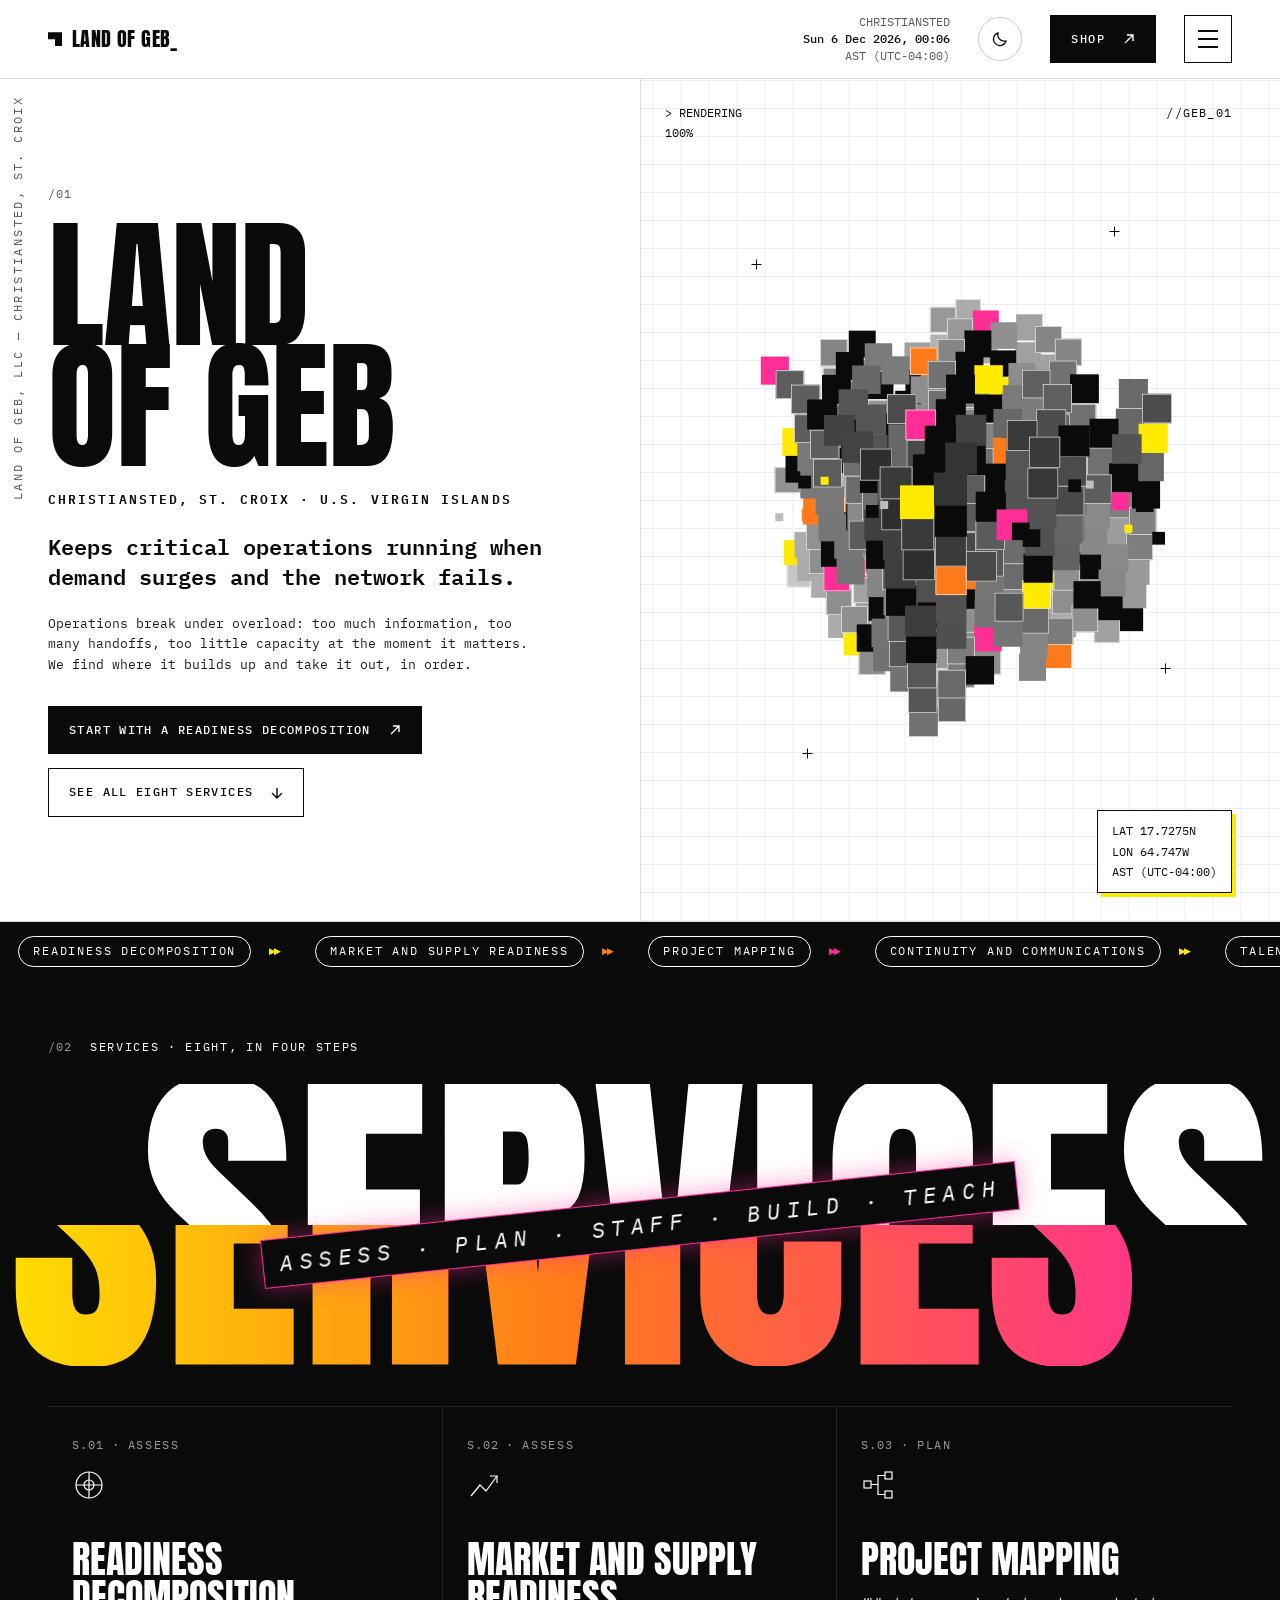
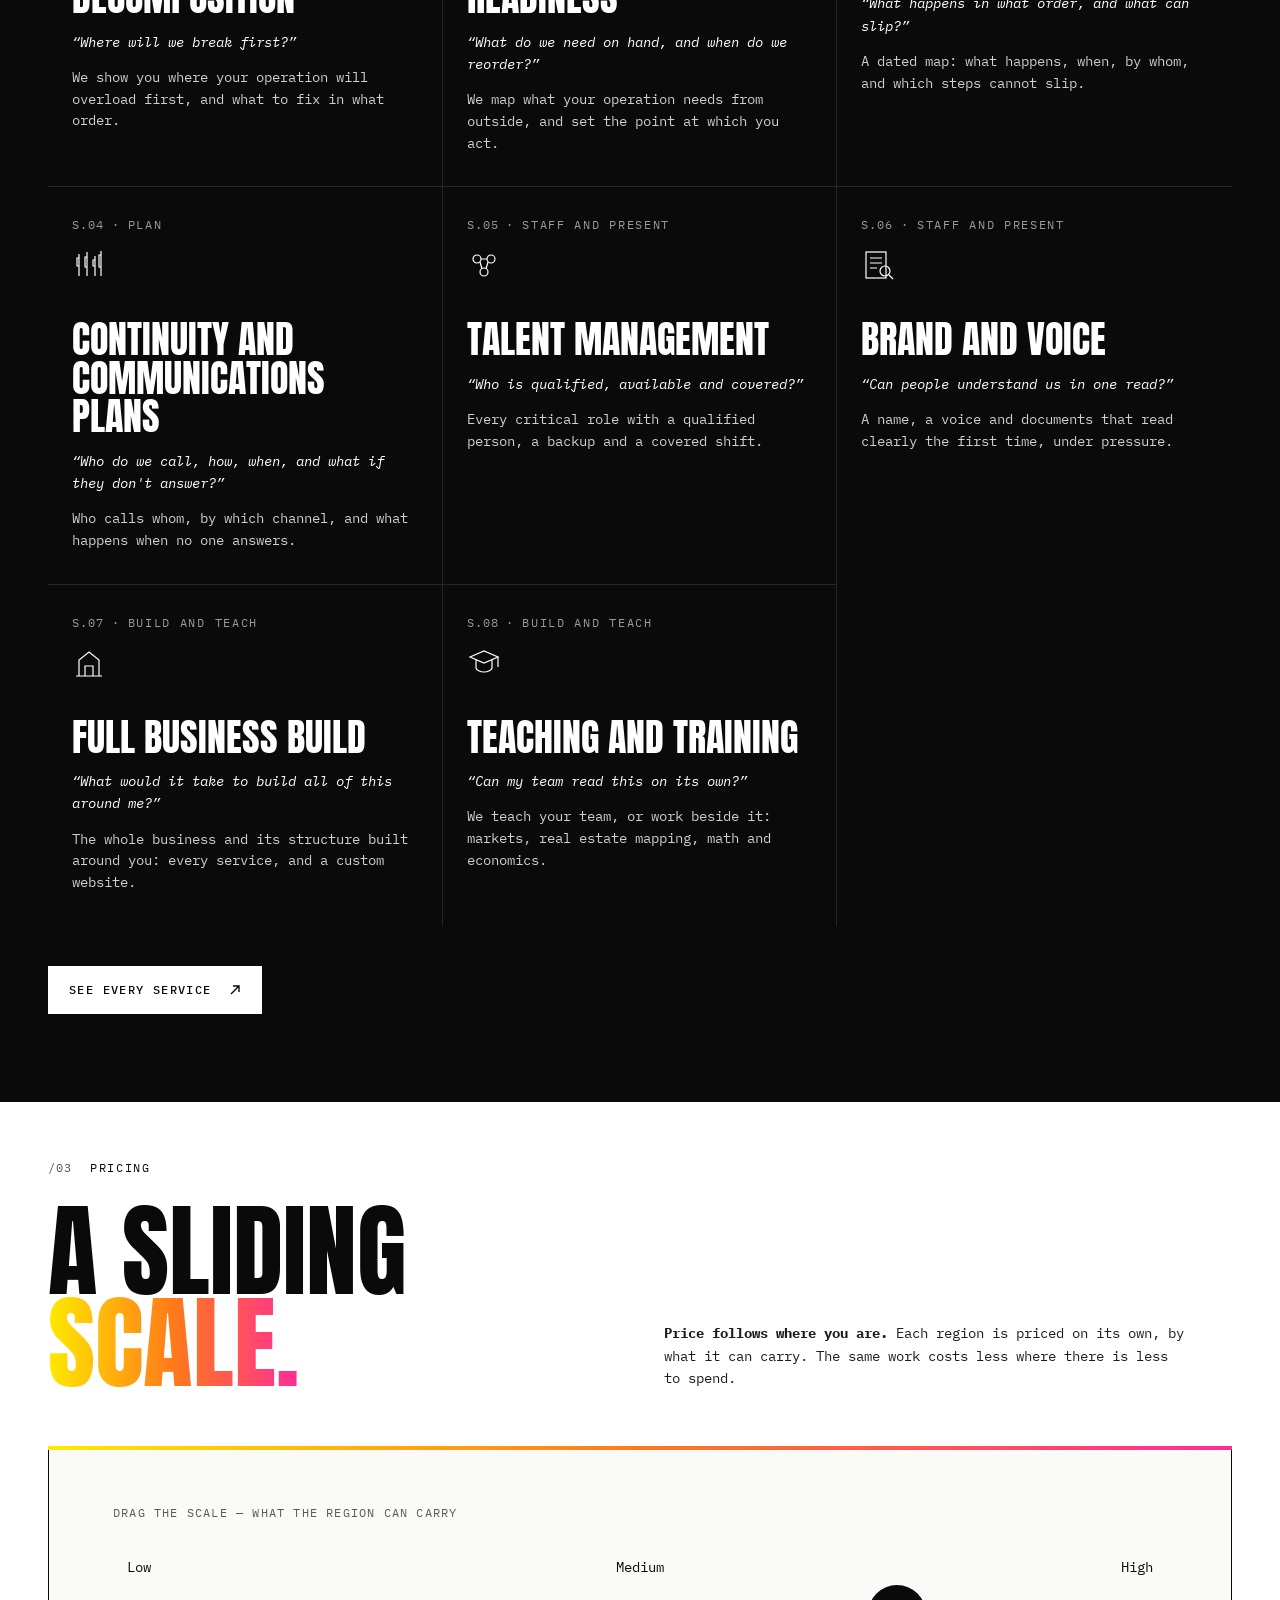
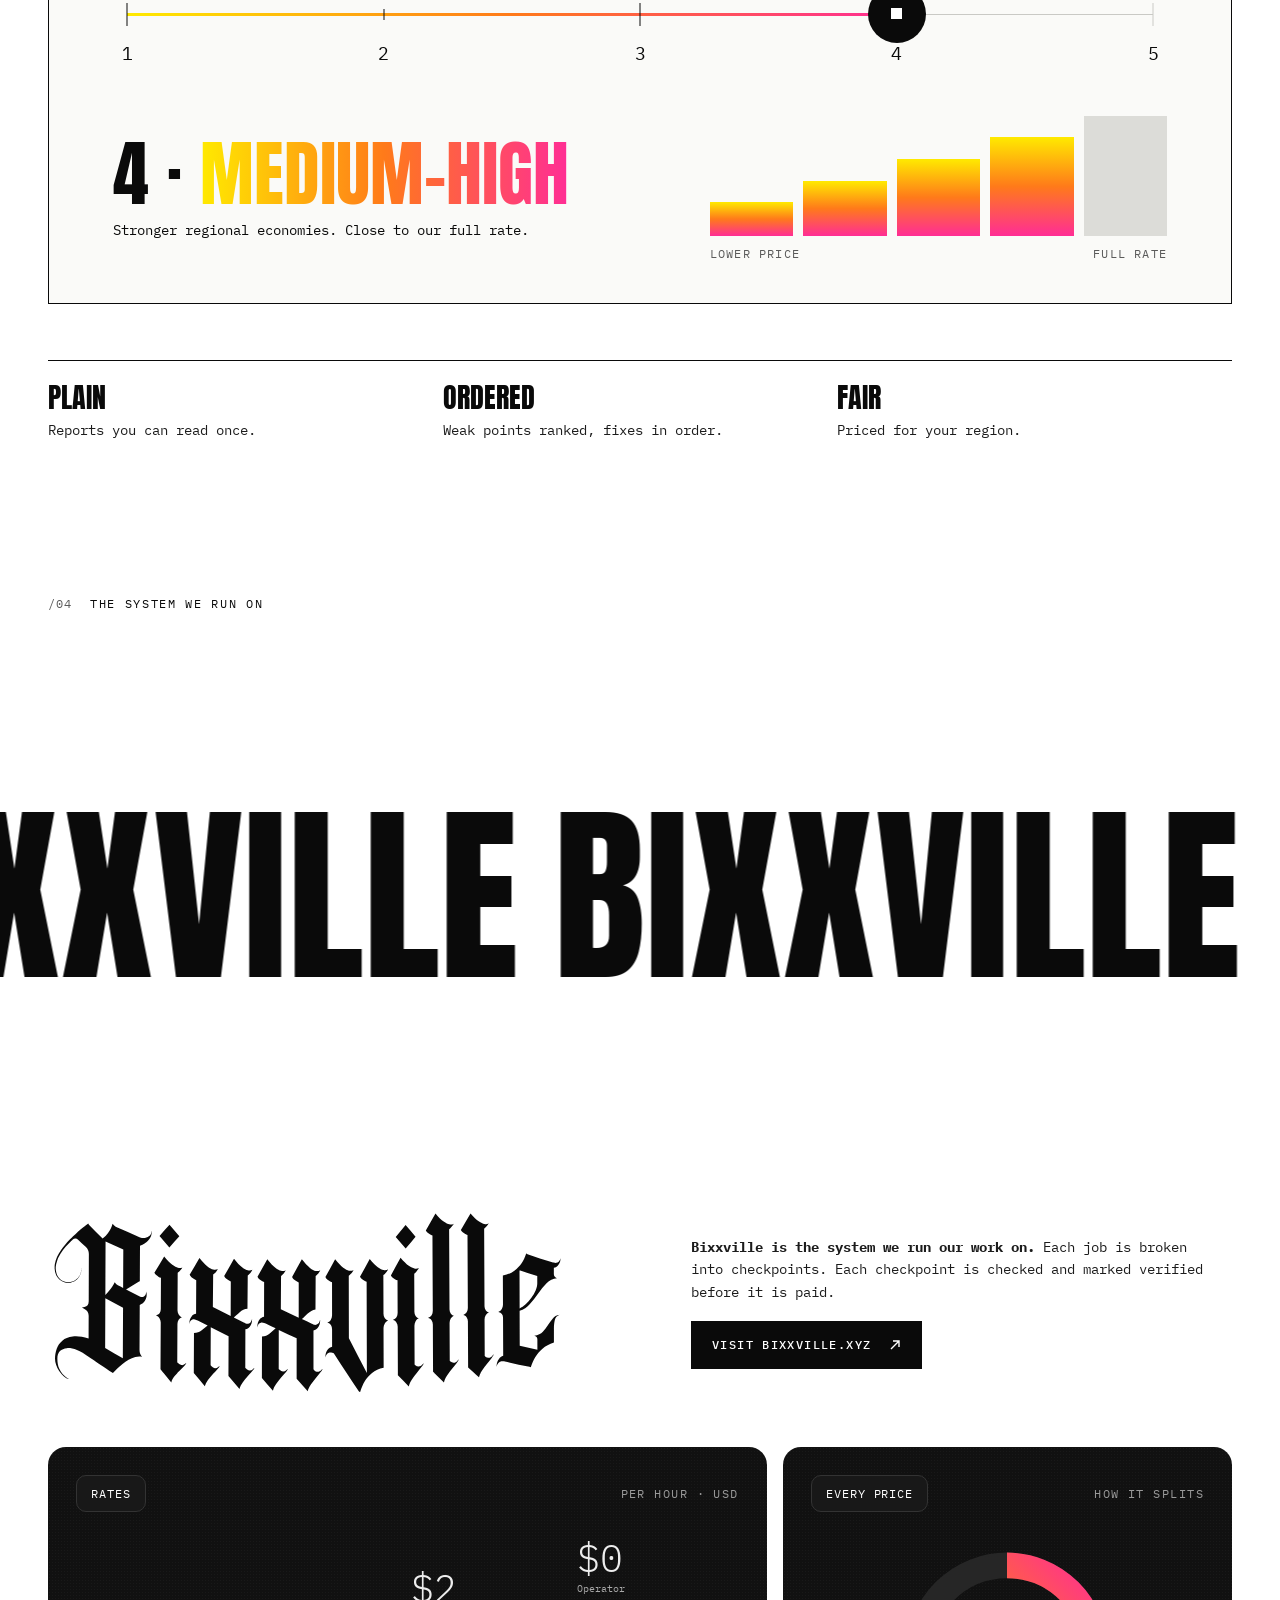
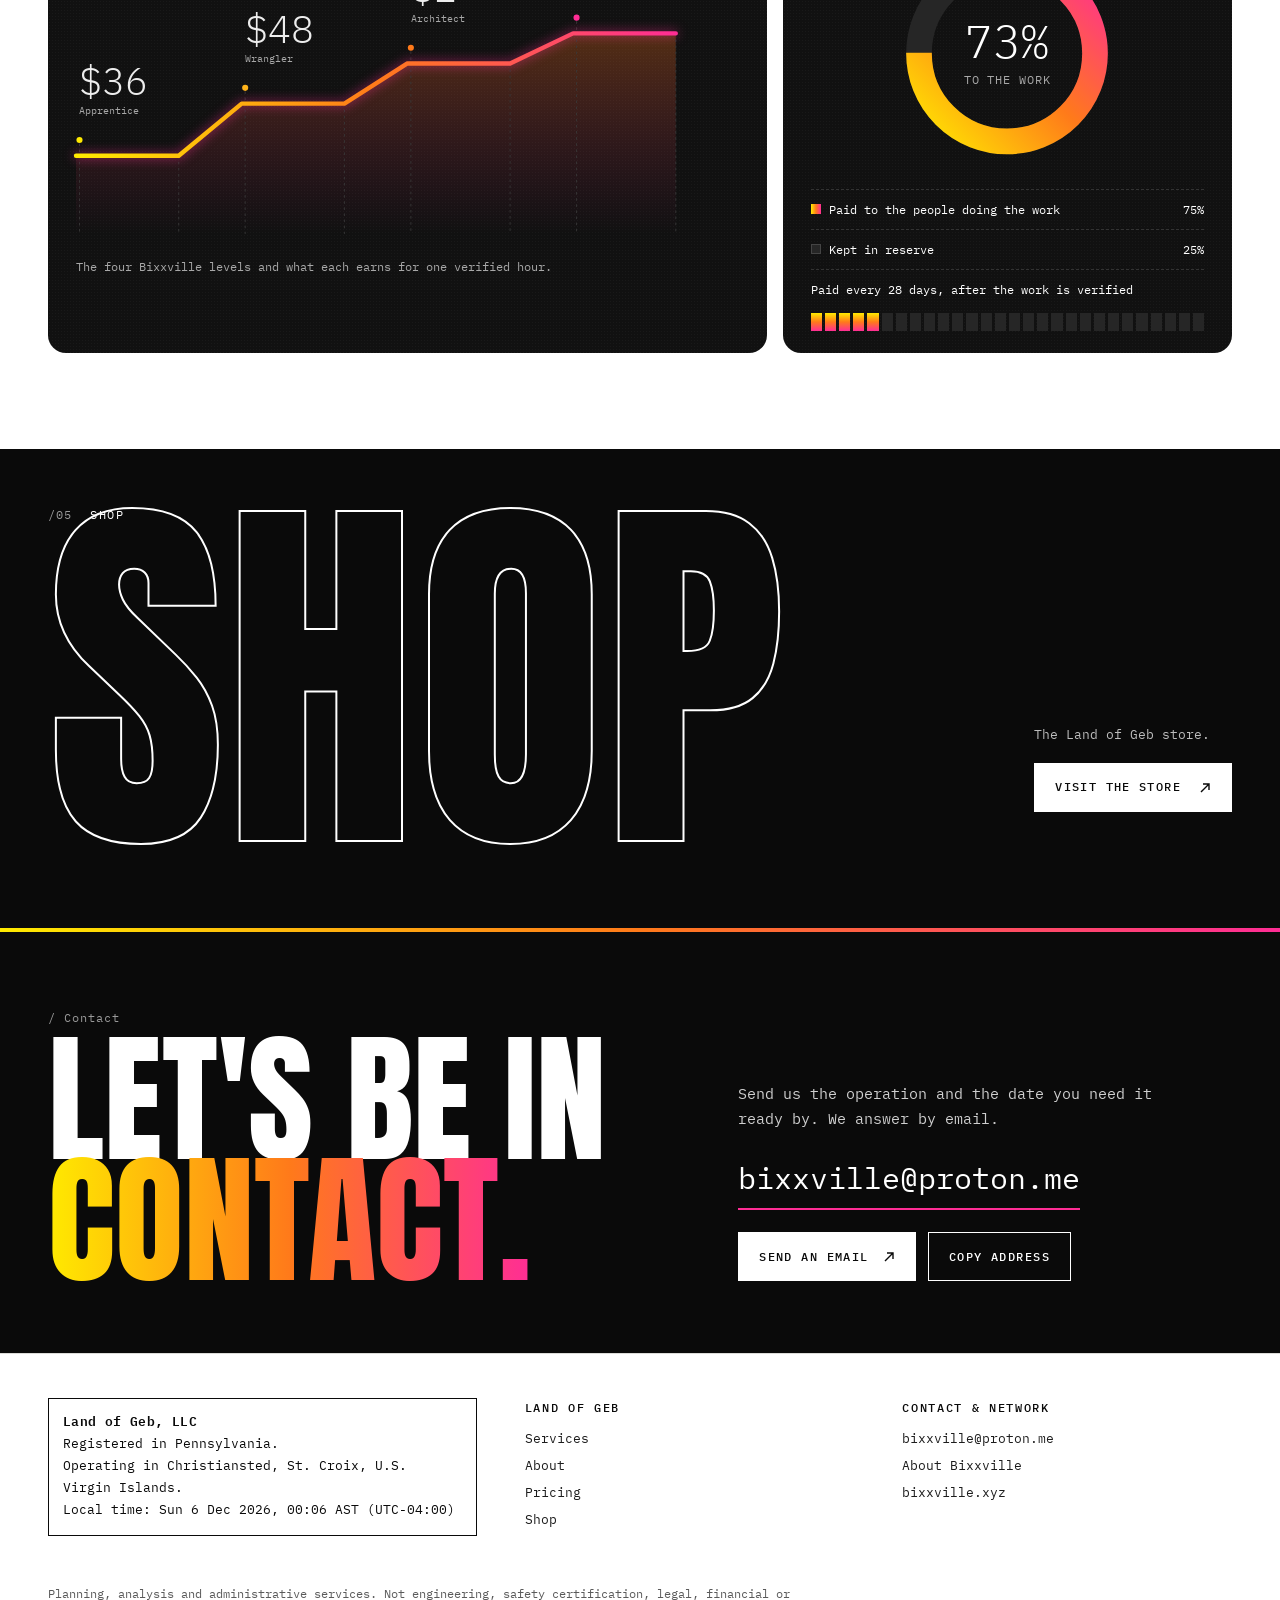
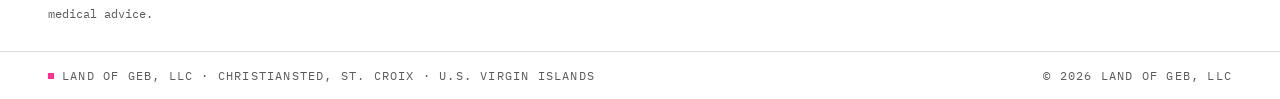
==== index.html @ 756e0be5 "Services: add 07 Full Business Build and 08 Teaching and Training (four steps), request form options" ====
<!DOCTYPE html>
<html lang="en">
<head>
<meta charset="UTF-8">
<meta name="viewport" content="width=device-width, initial-scale=1.0">
<title>Land of Geb — Christiansted, St. Croix, U.S. Virgin Islands</title>
<meta name="description" content="Land of Geb keeps critical operations running when demand surges and the network fails. Readiness, planning, staffing and communications.">
<link rel="preconnect" href="https://fonts.googleapis.com">
<link rel="preconnect" href="https://fonts.gstatic.com" crossorigin>
<link href="https://fonts.googleapis.com/css2?family=Anton&family=IBM+Plex+Mono:wght@300;400;500;600&display=swap" rel="stylesheet">
<link rel="stylesheet" href="tokens.css">
<script>(function(){try{var t=localStorage.getItem('bx-theme');if(t==='light'||t==='dark')document.documentElement.setAttribute('data-theme',t)}catch(e){}})();</script>
<link rel="stylesheet" href="site.css">
<style>
/* ── Land of Geb — black and white, with neon accents ──────────────── */
:root{
  /* from tokens.css: light and dark come from there */
  --ink:var(--t-ink);
  --paper:var(--t-surface-strong);   /* the home page has always been white, not the grey of the other pages (audit A-13) */
  --text:var(--t-text);
  --grey:var(--t-muted);             /* was #8C8C8C: 3.4:1 on white, below AA */
  --line:var(--t-line);
  --line-dark:var(--t-band-line);
  --yellow:var(--t-yellow);
  --orange:var(--t-orange);
  --pink:var(--t-pink);
  --neon:var(--t-neon);
  --neon-v:var(--t-neon-v);
  --mono:var(--t-font-mono);
  --display:var(--t-font-display);
  --gutter:var(--t-gutter);
}
*{box-sizing:border-box;margin:0;padding:0}
html{scroll-behavior:smooth;-webkit-text-size-adjust:100%}
body{background:var(--paper);color:var(--ink);font-family:var(--mono);font-size:13px;line-height:1.6;
  -webkit-font-smoothing:antialiased;overflow-x:hidden}
a{color:inherit;text-decoration:none}
::selection{background:var(--pink);color:var(--t-on-neon)}

.idx{font-size:12px;letter-spacing:.08em;color:var(--grey)}
.lbl{font-size:12px;letter-spacing:.14em;text-transform:uppercase}
.neon-text{background:var(--neon);-webkit-background-clip:text;background-clip:text;color:transparent}
.btn{display:inline-flex;align-items:center;gap:18px;padding:14px 20px;border:1px solid var(--ink);position:relative;
  font-family:var(--mono);font-size:11.5px;font-weight:500;letter-spacing:.12em;text-transform:uppercase;
  cursor:pointer;transition:background .25s,color .25s,box-shadow .25s}
.btn.solid{background:var(--ink);color:var(--paper)}
.btn.solid:hover{box-shadow:4px 4px 0 var(--pink), 8px 8px 0 var(--yellow)}
.btn.ghost{background:transparent;color:var(--ink)}
.btn.ghost:hover{background:var(--ink);color:var(--paper)}
.dark .btn.solid{background:var(--t-band-ink);color:var(--t-band);border-color:var(--t-band-ink)}
.arrow{width:12px;height:12px;flex:none}

/* ── top bar ── */
.bar{position:sticky;top:0;z-index:20;display:grid;grid-template-columns:auto 1fr auto auto;align-items:center;gap:28px;
  padding:14px var(--gutter);background:var(--t-bar);background:color-mix(in srgb,var(--paper) 92%,transparent);backdrop-filter:blur(8px);-webkit-backdrop-filter:blur(8px);
  border-bottom:1px solid var(--line)}
.bar::after{content:'';position:absolute;left:0;bottom:-1px;height:2px;width:var(--progress,0%);background:var(--neon)}
.mark{font-family:var(--display);font-size:20px;letter-spacing:.02em;display:flex;align-items:center;gap:10px;white-space:nowrap}
.mark-glyph{width:14px;height:14px;background:var(--ink);display:inline-block;clip-path:polygon(0 0,100% 0,100% 100%,50% 100%,50% 50%,0 50%)}
.nav{display:flex;gap:22px;font-size:11.5px;letter-spacing:.12em;text-transform:uppercase}
.nav a{position:relative;padding:4px 0}
.nav a + a::before{content:'/';position:absolute;left:-14px;color:var(--grey)}
.nav a::after{content:'';position:absolute;left:0;right:100%;bottom:0;height:2px;background:var(--neon);transition:right .3s}
.nav a:hover::after{right:0}
.clock{font-size:12px;line-height:1.4;color:var(--grey);text-align:right;white-space:nowrap}
.clock b{color:var(--ink);font-weight:500}

/* ── hero ── */
.hero{display:grid;grid-template-columns:minmax(0,1fr) minmax(0,1fr);min-height:calc(100vh - 57px);border-bottom:1px solid var(--line);position:relative}
.hero-side{position:absolute;left:calc(var(--gutter) / 2 - 6px);top:50%;transform:translateY(-50%) rotate(-90deg);transform-origin:left center;
  font-size:12px;letter-spacing:.2em;color:var(--grey);white-space:nowrap}
.hero-copy{padding:clamp(40px,8vh,96px) var(--gutter);display:flex;flex-direction:column;justify-content:center;gap:22px}
.hero h1{font-family:var(--display);font-weight:400;font-size:clamp(68px,11vw,176px);line-height:.86;letter-spacing:-.005em;text-transform:uppercase}
.hero h1 span{display:block}
.hero .tag{font-size:13px;letter-spacing:.16em;text-transform:uppercase;font-weight:600}
.hero p{max-width:480px;color:var(--text)}
.hero .pos{font-size:clamp(18px,1.8vw,22px);line-height:1.35;color:var(--ink);font-weight:600;max-width:560px}
.hero-actions{display:flex;gap:14px;flex-wrap:wrap;margin-top:8px}
.hero-art{position:relative;border-left:1px solid var(--line);overflow:hidden;min-height:420px}
#art{position:absolute;inset:0;width:100%;height:100%}
.coord{position:absolute;right:var(--gutter);bottom:28px;border:1px solid var(--ink);background:var(--paper);padding:10px 14px;font-size:12px;line-height:1.7;box-shadow:4px 4px 0 var(--yellow)}
.render{position:absolute;left:24px;top:24px;font-size:12px;line-height:1.6}
.scn{position:absolute;right:var(--gutter);top:24px;font-size:12px;letter-spacing:.1em}

/* ── marquee ── */
.ticker{background:var(--t-band);color:var(--t-band-ink);overflow:hidden}
.ticker-track{display:flex;width:max-content;animation:slide 48s linear infinite}
.ticker-item{display:flex;align-items:center;gap:18px;padding:14px 18px;font-size:11.5px;letter-spacing:.16em;text-transform:uppercase;white-space:nowrap}
.pill{border:1px solid var(--t-band-ink);border-radius:999px;padding:5px 14px;transition:background .3s,color .3s,border-color .3s}
.pill:hover{background:var(--neon);color:var(--t-on-neon);border-color:transparent}
.chev{font-size:9px;letter-spacing:-2px}
.ticker-item:nth-child(3n+1) .chev{color:var(--yellow)}
.ticker-item:nth-child(3n+2) .chev{color:var(--orange)}
.ticker-item:nth-child(3n) .chev{color:var(--pink)}
@keyframes slide{to{transform:translateX(-50%)}}

/* ── sections ── */
section{position:relative;scroll-margin-top:56px}
.dark{background:var(--t-band);color:var(--t-band-ink)}
.sec-head{display:flex;align-items:baseline;gap:18px;padding:56px var(--gutter) 0;flex-wrap:wrap}
.dark .idx{color:var(--t-band-muted)}

/* services: the word split in two, each half sliding its own way */
.split{position:relative;height:clamp(110px,22vw,330px);margin:28px 0 0;overflow:hidden;user-select:none}
.split-word{position:absolute;left:0;right:0;top:50%;font-family:var(--display);font-size:clamp(120px,26vw,400px);line-height:1;
  text-transform:uppercase;text-align:center;white-space:nowrap;transform:translateY(-50%);will-change:transform}
.split-word.top{clip-path:inset(0 0 50% 0)}
.split-word.bot{clip-path:inset(50% 0 0 0);background:var(--neon);-webkit-background-clip:text;background-clip:text;color:transparent}
.split-script{position:absolute;left:50%;top:50%;transform:translate(-50%,-50%) rotate(-6deg);font-family:var(--mono);font-style:italic;
  font-size:clamp(14px,2vw,22px);letter-spacing:.3em;text-transform:uppercase;background:var(--t-band);color:var(--t-band-ink);padding:6px 16px;white-space:nowrap;
  border:1px solid var(--pink);box-shadow:0 0 24px rgba(255,45,149,.45)}
.svc-list{padding:0 var(--gutter) 88px;display:grid;grid-template-columns:repeat(3,minmax(0,1fr));margin-top:40px}
.svc{padding:28px 24px 32px;border-top:1px solid var(--line-dark);border-right:1px solid var(--line-dark);display:flex;flex-direction:column;gap:14px;
  position:relative;overflow:hidden;transition:color .35s}
.svc:nth-child(3n){border-right:none}
.svc::before{content:'';position:absolute;inset:0;background:var(--neon);opacity:0;transition:opacity .35s;z-index:0}
.svc > *{position:relative;z-index:1}
.svc:hover{color:var(--t-on-neon)}
.svc:hover::before{opacity:1}
.svc:hover .idx,.svc:hover p,.svc:hover .svc-q{color:var(--t-on-neon)}
.svc h3{font-family:var(--display);font-weight:400;font-size:clamp(28px,3vw,40px);line-height:1;text-transform:uppercase;margin-top:24px}
.svc p{font-size:13.5px;color:var(--t-band-text);max-width:340px}
.svc .svc-grp{font-size:12px;letter-spacing:.14em;text-transform:uppercase;color:var(--t-band-muted)}
.svc .svc-q{font-size:14px;color:var(--t-band-ink);font-style:italic}
.svc:hover .svc-grp{color:var(--t-on-neon)}
.svc-icon{width:34px;height:34px}


/* pricing — the sliding scale */
.pricing{padding:0 var(--gutter) 96px}
.pricing-top{display:grid;grid-template-columns:minmax(0,1fr) minmax(0,1fr);gap:var(--gutter);align-items:end;padding-top:28px}
.pricing h2{font-family:var(--display);font-weight:400;font-size:clamp(54px,8vw,120px);line-height:.9;text-transform:uppercase}
.pricing-top p{font-size:14px;color:var(--text);max-width:520px}
.pricing-top p + p{margin-top:12px}
.scale-card{margin-top:56px;border:1px solid var(--ink);padding:clamp(24px,5vw,56px) clamp(18px,5vw,64px) 40px;background:var(--t-surface);position:relative}
.scale-card::before{content:'';position:absolute;left:-1px;right:-1px;top:-1px;height:4px;background:var(--neon)}
.scale-hint{font-size:12px;letter-spacing:.1em;text-transform:uppercase;color:var(--grey);margin-bottom:34px}
.scale{position:relative;height:120px;user-select:none;touch-action:none;margin:0 14px}
.scale-words{position:absolute;left:0;right:0;top:0;display:flex;justify-content:space-between;font-size:14px}
.scale-words span:nth-child(2){position:absolute;left:50%;transform:translateX(-50%)}
.scale-track{position:absolute;left:0;right:0;top:58px;height:1px;background:var(--t-line-strong)}
.scale-fill{position:absolute;left:0;top:57px;height:3px;background:var(--neon);width:0;transition:width .35s cubic-bezier(.2,.7,.2,1)}
.scale-tick{position:absolute;top:47px;width:1px;height:23px;background:var(--ink);transform:translateX(-.5px)}
.scale-tick.minor{top:53px;height:11px}
.scale-tick.off{background:var(--t-line-strong)}
.scale-num{position:absolute;top:84px;font-size:18px;transform:translateX(-50%);cursor:pointer;padding:0 8px}
.scale-knob{position:absolute;top:58px;width:58px;height:58px;border-radius:50%;background:var(--ink);transform:translate(-50%,-50%);
  cursor:grab;transition:left .35s cubic-bezier(.2,.7,.2,1);display:grid;place-items:center;outline:none}
.scale-knob::after{content:'';width:11px;height:11px;background:var(--paper)}
.scale-knob:focus-visible{box-shadow:0 0 0 4px var(--paper),0 0 0 6px var(--pink)}
.scale.dragging .scale-knob,.scale.dragging .scale-fill{transition:none}
.scale.dragging .scale-knob{cursor:grabbing}
.scale-read{display:grid;grid-template-columns:minmax(0,1.2fr) minmax(0,1fr);gap:var(--gutter);margin-top:40px;align-items:end}
.scale-level{font-family:var(--display);font-size:clamp(40px,6vw,72px);line-height:1;text-transform:uppercase}
.scale-desc{font-size:13.5px;margin-top:10px;max-width:460px;min-height:3.2em}
.bars{display:flex;align-items:flex-end;gap:10px;height:120px}
.bars div{flex:1;background:var(--t-line);transition:background .35s,height .35s}
.bars div.on{background:var(--neon-v)}
.bars-cap{display:flex;justify-content:space-between;font-size:12px;letter-spacing:.1em;text-transform:uppercase;color:var(--grey);margin-top:8px}
.mission{display:grid;grid-template-columns:repeat(3,minmax(0,1fr));margin-top:56px;border-top:1px solid var(--ink)}
.mission div{padding:22px 20px 0 0}
.mission b{display:block;font-family:var(--display);font-weight:400;font-size:28px;line-height:1.05;text-transform:uppercase;margin-bottom:8px}
.mission span{font-size:13.5px;color:var(--text)}

/* bixxville: stacked word, centre line solid, outer lines outlined */
.stack{padding:30px 0 0;overflow:hidden;user-select:none}
.stack-row{display:flex;width:max-content;font-family:var(--display);font-size:clamp(80px,15vw,230px);line-height:.88;text-transform:uppercase;will-change:transform}
.stack-row span{padding-right:.18em}
.stack-row.ghost{color:transparent;-webkit-text-stroke:1.5px var(--ink)}
.stack-row span:nth-child(3){background:var(--neon);-webkit-background-clip:text;background-clip:text;color:transparent;-webkit-text-stroke:0}
.bx-body{display:grid;grid-template-columns:minmax(0,1.1fr) minmax(0,1fr);gap:var(--gutter);padding:56px var(--gutter) 48px;align-items:center}
.wordmark{width:100%;max-width:520px;color:var(--ink);display:block}
.wordmark path{fill:currentColor}
.bx-text{display:flex;flex-direction:column;gap:18px;max-width:520px}
.bx-text p{font-size:14px;color:var(--text)}

/* infographics — dark panels, neon lines */
.graphs{display:grid;grid-template-columns:minmax(0,1.6fr) minmax(0,1fr);gap:16px;padding:0 var(--gutter) 96px}
.panel{background:#111;color:#FFFFFF;border-radius:18px;padding:28px 28px 22px;position:relative;overflow:hidden;
  background-image:radial-gradient(rgba(255,255,255,.035) 1px, transparent 1px);background-size:3px 3px}
.panel-head{display:flex;justify-content:space-between;align-items:center;gap:12px;font-size:12px;letter-spacing:.12em;text-transform:uppercase;color:#9A9A9A}
.panel-chip{border:1px solid #333;border-radius:10px;padding:8px 14px;color:#FFFFFF;background:#181818;letter-spacing:.08em}
.tiers{width:100%;height:auto;display:block;margin-top:8px;overflow:visible}
.tiers text{font-family:var(--mono);fill:#EDEDED}
.tiers .big{font-weight:300;font-size:44px}
.tiers .small{font-size:12px;fill:#A8A8A8}
.tiers .dash{stroke:#3A3A3A;stroke-dasharray:3 4}
.tiers .glow{filter:drop-shadow(0 0 6px rgba(255,45,149,.65))}
.panel-foot{font-size:12px;color:#A8A8A8;margin-top:6px}
.split-graph{display:flex;flex-direction:column;gap:22px;margin-top:22px}
.donut{width:min(220px,100%);aspect-ratio:1;margin:6px auto 0;position:relative}
.donut svg{width:100%;height:100%;transform:rotate(-90deg);overflow:visible}
.donut-mid{position:absolute;inset:0;display:grid;place-content:center;text-align:center}
.donut-mid b{font-weight:300;font-size:46px;line-height:1}
.donut-mid > span{font-size:12px;color:#A8A8A8;letter-spacing:.08em;text-transform:uppercase;margin-top:6px}
.legend{display:grid;gap:10px;font-size:12px}
.legend > div{display:flex;justify-content:space-between;gap:10px;border-top:1px dashed #333;padding-top:10px}
.legend i{display:inline-block;width:10px;height:10px;margin-right:8px;vertical-align:0}
.cycle{display:flex;gap:3px;margin-top:4px}
.cycle span{flex:1;height:18px;background:#262626;transition:background .25s}
.cycle span.on{background:var(--neon-v)}

/* shop */
.shop{padding:0 var(--gutter) 96px;display:grid;grid-template-columns:minmax(0,1fr) auto;align-items:end;gap:var(--gutter)}
.shop-word{font-family:var(--display);font-size:clamp(140px,30vw,460px);line-height:.8;text-transform:uppercase;color:transparent;
  -webkit-text-stroke:2px var(--t-band-ink);background:var(--neon);-webkit-background-clip:text;background-clip:text;
  background-size:0% 100%;background-repeat:no-repeat;transition:background-size .7s cubic-bezier(.2,.7,.2,1)}
.shop:hover .shop-word{background-size:100% 100%}
.shop-side{display:flex;flex-direction:column;gap:18px;max-width:320px;padding-bottom:20px}
.shop-side p{color:#BDBDBD}
.draft{display:inline-block;border:1px dashed currentColor;padding:2px 8px;font-size:10px;letter-spacing:.14em;text-transform:uppercase;opacity:.75}

/* footer — the company */
footer{padding:44px var(--gutter) 28px;display:grid;grid-template-columns:minmax(0,1.3fr) repeat(2,minmax(0,1fr));gap:var(--gutter);border-top:1px solid var(--line)}
.co{font-size:12.5px;line-height:1.75;border:1px solid var(--ink);padding:12px 14px;overflow-wrap:anywhere}
.co b{font-weight:600;letter-spacing:.03em}
.f-col h4{font-size:12px;letter-spacing:.14em;text-transform:uppercase;font-weight:500;margin-bottom:12px}
.f-col a{display:block;color:var(--text);margin-bottom:6px}
.f-col a:hover{color:var(--ink);text-decoration:underline;text-decoration-color:var(--pink)}
.fine{grid-column:1 / -1;font-size:12px;color:var(--grey);max-width:760px}
.base{display:flex;justify-content:space-between;gap:16px;padding:14px var(--gutter);border-top:1px solid var(--line);font-size:12px;letter-spacing:.1em;text-transform:uppercase;color:var(--grey)}
.base .live::before{content:'';display:inline-block;width:6px;height:6px;background:var(--pink);margin-right:8px;vertical-align:1px;animation:blink 1.6s steps(1) infinite}
@keyframes blink{50%{opacity:0}}

/* reveal */
.rv{opacity:0;transform:translateY(24px);transition:opacity .9s cubic-bezier(.2,.7,.2,1),transform .9s cubic-bezier(.2,.7,.2,1)}
.rv.in{opacity:1;transform:none}

/* ── phones ── */
@media (max-width:860px){
  .bar{grid-template-columns:1fr auto;gap:14px}
  .nav,.clock{display:none}
  .hero{grid-template-columns:1fr;min-height:auto}
  .hero-side{display:none}
  .hero-art{border-left:none;border-top:1px solid var(--line);height:72vw;min-height:300px}
  .svc-list{grid-template-columns:1fr}
  .svc{border-right:none}
  .pricing-top,.scale-read,.bx-body,.graphs,.shop{grid-template-columns:1fr}
  .mission{grid-template-columns:1fr}
  .scale-knob{width:46px;height:46px}
  .scale-words{font-size:12px}
  .tiers .big{font-size:64px}
  .tiers .small{font-size:24px}
  footer{grid-template-columns:1fr}
  .base{flex-direction:column}
}
@media (min-width:861px) and (max-width:1100px){
  .svc-list{grid-template-columns:repeat(2,minmax(0,1fr))}
  .svc:nth-child(3n){border-right:1px solid var(--line-dark)}
  .svc:nth-child(2n){border-right:none}
}
@media print{
  .hero{min-height:0;grid-template-columns:1fr}
  .hero-art,.hero-side,.ticker,.split,.stack,.shop,.scale-card,.graphs,.hero-actions{display:none !important}
  .dark,.panel{background:#fff !important;color:#000 !important}
  .svc{border-color:#999 !important}
  .svc p,.svc .svc-q,.svc .svc-grp,.dark .idx{color:#000 !important}
  .split-word.bot,.neon-text,.stack-row span{background:none !important;-webkit-text-fill-color:#000 !important;color:#000 !important}
  .rv{opacity:1 !important;transform:none !important}
  footer,.base{background:#fff}
}
@media (prefers-reduced-motion:reduce){
  html{scroll-behavior:auto}
  .ticker-track{animation:none}
  .rv{opacity:1;transform:none;transition:none}
}
</style>
</head>
<body>

<header class="bar" id="bar">
  <a class="mark" href="#top" aria-label="Land of Geb — top"><span class="mark-glyph"></span>LAND OF GEB_</a>
  <nav class="nav">
    <a href="services.html">Services</a>
    <a href="#pricing">Pricing</a>
    <a href="https://www.bixxville.xyz" target="_blank" rel="noopener">Bixxville</a>
    <a href="#shop">Shop</a>
  </nav>
  <div class="clock">CHRISTIANSTED<br><b id="clock">—</b><br>AST (UTC-04:00)</div>
  <a class="btn solid shop-link" href="#shop">Shop <svg class="arrow" viewBox="0 0 12 12" fill="none" stroke="currentColor" stroke-width="1.4"><path d="M2 10 10 2M4 2h6v6"/></svg></a>
</header>

<main id="top">
  <section class="hero">
    <div class="hero-side">LAND OF GEB, LLC — CHRISTIANSTED, ST. CROIX</div>
    <div class="hero-copy">
      <div class="idx rv">/01</div>
      <h1 class="rv"><span>Land</span><span>of Geb</span></h1>
      <div class="tag rv">Christiansted, St. Croix · U.S. Virgin Islands</div>
      <p class="pos rv">Keeps critical operations running when demand surges and the network fails.</p>
      <p class="rv">Operations break under overload: too much information, too many handoffs, too little capacity at the moment it matters. We find where it builds up and take it out, in order.</p>
      <div class="hero-actions rv">
        <a class="btn solid" href="services.html#readiness-decomposition">Start with a Readiness Decomposition <svg class="arrow" viewBox="0 0 12 12" fill="none" stroke="currentColor" stroke-width="1.4"><path d="M2 10 10 2M4 2h6v6"/></svg></a>
        <a class="btn ghost" href="#services">See all eight services <svg class="arrow" viewBox="0 0 12 12" fill="none" stroke="currentColor" stroke-width="1.4"><path d="M6 1v10M1 6l5 5 5-5"/></svg></a>
      </div>
    </div>
    <div class="hero-art" aria-hidden="true">
      <canvas id="art"></canvas>
      <div class="render">&gt; RENDERING<br><span id="pct">0</span>%</div>
      <div class="scn">//GEB_01</div>
      <div class="coord">LAT 17.7275N<br>LON 64.747W<br>AST (UTC-04:00)</div>
    </div>
  </section>

  <div class="ticker" aria-hidden="true">
    <div class="ticker-track" id="ticker"></div>
  </div>

  <!-- ── /02 SERVICES ── -->
  <section class="dark" id="services">
    <div class="sec-head"><span class="idx">/02</span><span class="lbl">Services · eight, in four steps</span></div>
    <div class="split" aria-label="Services">
      <div class="split-word top" id="splitTop">Services</div>
      <div class="split-word bot" id="splitBot">Services</div>
      <div class="split-script">assess · plan · staff · build · teach</div>
    </div>
    <div class="svc-list">
      <a class="svc rv" href="services.html#readiness-decomposition">
        <span class="idx">S.01 · <span class="svc-grp">Assess</span></span>
        <svg class="svc-icon" viewBox="0 0 34 34" fill="none" stroke="currentColor" stroke-width="1.2"><circle cx="17" cy="17" r="13"/><path d="M17 4v26M4 17h26"/><circle cx="17" cy="17" r="5"/></svg>
        <h3>Readiness Decomposition</h3>
        <span class="svc-q">“Where will we break first?”</span>
        <p>We show you where your operation will overload first, and what to fix in what order.</p>
      </a>
      <a class="svc rv" href="services.html#market-and-supply-readiness">
        <span class="idx">S.02 · <span class="svc-grp">Assess</span></span>
        <svg class="svc-icon" viewBox="0 0 34 34" fill="none" stroke="currentColor" stroke-width="1.2"><path d="M4 28 13 17l6 6 11-15"/><path d="M23 8h7v7"/></svg>
        <h3>Market and Supply Readiness</h3>
        <span class="svc-q">“What do we need on hand, and when do we reorder?”</span>
        <p>We map what your operation needs from outside, and set the point at which you act.</p>
      </a>
      <a class="svc rv" href="services.html#project-mapping">
        <span class="idx">S.03 · <span class="svc-grp">Plan</span></span>
        <svg class="svc-icon" viewBox="0 0 34 34" fill="none" stroke="currentColor" stroke-width="1.2"><rect x="3" y="13" width="7" height="7"/><rect x="24" y="4" width="7" height="7"/><rect x="24" y="23" width="7" height="7"/><path d="M10 16.5h7v-9h7M17 16.5v10h7"/></svg>
        <h3>Project Mapping</h3>
        <span class="svc-q">“What happens in what order, and what can slip?”</span>
        <p>A dated map: what happens, when, by whom, and which steps cannot slip.</p>
      </a>
      <a class="svc rv" href="services.html#continuity-and-communications">
        <span class="idx">S.04 · <span class="svc-grp">Plan</span></span>
        <svg class="svc-icon" viewBox="0 0 34 34" fill="none" stroke="currentColor" stroke-width="1.2"><path d="M7 6v22M7 10h-2v8h2M15 4v24M15 9h-2v10h2M23 8v20M23 12h-2v6h2M29 3v25M29 7h-2v12h2"/></svg>
        <h3>Continuity and Communications Plans</h3>
        <span class="svc-q">“Who do we call, how, when, and what if they don't answer?”</span>
        <p>Who calls whom, by which channel, and what happens when no one answers.</p>
      </a>
      <a class="svc rv" href="services.html#talent-management">
        <span class="idx">S.05 · <span class="svc-grp">Staff and present</span></span>
        <svg class="svc-icon" viewBox="0 0 34 34" fill="none" stroke="currentColor" stroke-width="1.2"><circle cx="10" cy="11" r="4"/><circle cx="24" cy="11" r="4"/><circle cx="17" cy="24" r="4"/><path d="M13 14l2 7M21 14l-2 7M14 11h6"/></svg>
        <h3>Talent Management</h3>
        <span class="svc-q">“Who is qualified, available and covered?”</span>
        <p>Every critical role with a qualified person, a backup and a covered shift.</p>
      </a>
      <a class="svc rv" href="services.html#brand-and-voice">
        <span class="idx">S.06 · <span class="svc-grp">Staff and present</span></span>
        <svg class="svc-icon" viewBox="0 0 34 34" fill="none" stroke="currentColor" stroke-width="1.2"><rect x="5" y="4" width="20" height="26"/><path d="M9 10h12M9 15h12M9 20h7"/><circle cx="24" cy="23" r="5"/><path d="m28 27 4 4"/></svg>
        <h3>Brand and Voice</h3>
        <span class="svc-q">“Can people understand us in one read?”</span>
        <p>A name, a voice and documents that read clearly the first time, under pressure.</p>
      </a>
      <a class="svc rv" href="services.html#full-build">
        <span class="idx">S.07 · <span class="svc-grp">Build and teach</span></span>
        <svg class="svc-icon" viewBox="0 0 34 34" fill="none" stroke="currentColor" stroke-width="1.2"><path d="M4 30h26M7 30V14l10-8 10 8v16M13 30V20h8v10"/></svg>
        <h3>Full Business Build</h3>
        <span class="svc-q">“What would it take to build all of this around me?”</span>
        <p>The whole business and its structure built around you: every service, and a custom website.</p>
      </a>
      <a class="svc rv" href="services.html#teaching-and-training">
        <span class="idx">S.08 · <span class="svc-grp">Build and teach</span></span>
        <svg class="svc-icon" viewBox="0 0 34 34" fill="none" stroke="currentColor" stroke-width="1.2"><path d="M3 11 17 5l14 6-14 6zM9 14v8c0 2 4 4 8 4s8-2 8-4v-8M31 11v10"/></svg>
        <h3>Teaching and Training</h3>
        <span class="svc-q">“Can my team read this on its own?”</span>
        <p>We teach your team, or work beside it: markets, real estate mapping, math and economics.</p>
      </a>
    </div>
    <div style="padding:0 var(--gutter) 88px;margin-top:-48px"><a class="btn solid" href="services.html">See every service <svg class="arrow" viewBox="0 0 12 12" fill="none" stroke="currentColor" stroke-width="1.4"><path d="M2 10 10 2M4 2h6v6"/></svg></a></div>
  </section>

  <!-- ── /03 PRICING ── -->
  <section class="pricing" id="pricing">
    <div class="sec-head" style="padding-left:0;padding-right:0"><span class="idx">/03</span><span class="lbl">Pricing</span></div>
    <div class="pricing-top">
      <h2 class="rv">A sliding<br><span class="neon-text">scale.</span></h2>
      <div class="rv">
        <p><strong>Price follows where you are.</strong> Each region is priced on its own, by what it can carry. The same work costs less where there is less to spend.</p>
      </div>
    </div>

    <div class="scale-card rv">
      <div class="scale-hint">Drag the scale — what the region can carry</div>
      <div class="scale" id="scale">
        <div class="scale-words"><span>Low</span><span>Medium</span><span>High</span></div>
        <div class="scale-track"></div>
        <div class="scale-fill" id="scaleFill"></div>
        <div id="scaleTicks"></div>
        <div class="scale-knob" id="knob" role="slider" tabindex="0" aria-label="What the region can carry" aria-valuemin="1" aria-valuemax="5" aria-valuenow="4"></div>
      </div>
      <div class="scale-read">
        <div>
          <div class="scale-level" id="scaleLevel">4 · Medium-high</div>
          <div class="scale-desc" id="scaleDesc"></div>
        </div>
        <div>
          <div class="bars" id="bars"><div></div><div></div><div></div><div></div><div></div></div>
          <div class="bars-cap"><span>Lower price</span><span>Full rate</span></div>
        </div>
      </div>
    </div>

    <div class="mission">
      <div class="rv"><b>Plain</b><span>Reports you can read once.</span></div>
      <div class="rv"><b>Ordered</b><span>Weak points ranked, fixes in order.</span></div>
      <div class="rv"><b>Fair</b><span>Priced for your region.</span></div>
    </div>
  </section>

  <!-- ── /04 BIXXVILLE ── -->
  <section id="bixxville">
    <div class="sec-head"><span class="idx">/04</span><span class="lbl">The system we run on</span></div>
    <div class="stack" aria-hidden="true">
      <div class="stack-row ghost" data-dir="-1"></div>
      <div class="stack-row" data-dir="1"></div>
      <div class="stack-row ghost" data-dir="-1"></div>
    </div>
    <div class="bx-body">
      <div class="rv">
        <svg class="wordmark" viewBox="245 160 591 219" role="img" aria-label="Bixxville" xmlns="http://www.w3.org/2000/svg">
<path d="M349.39,245.37c-5.23,3.23-10.45,6.39-15.67,9.49,5.19,2.65,10.39,5.32,15.59,8,1.25.57,2.43.75,3.54.52.84-.24,1.64-.76,2.4-1.57.77-.8,1.23-2.37,1.38-4.7.54,1.92.68,3.81.39,5.66-.29,1.7-.95,3.41-2.01,5.12-1.05,1.71-2.97,3.23-5.75,4.53-.08,17.02-.16,34.05-.24,51.07-.01,3.11,1.01,5.74,3.09,7.9-2.64-.52-5.28-.42-7.91.27-2.64.7-5.18,1.75-7.61,3.14-2.43,1.39-4.73,2.98-6.88,4.76-2.16,1.78-4.03,3.4-5.63,4.86-1.6,1.46-3.37,3.3-5.31,5.51-5.24-3.41-9.86-6.47-13.85-9.17-1.79-1.09-3.48-2.2-5.06-3.32-1.58-1.12-3.06-2.19-4.44-3.19-1.52-1.03-2.96-1.98-4.33-2.84-4.54-3.53-8.94-6.1-13.2-7.75-4.26-1.65-8.04-2.35-11.34-2.12-3.3.23-5.94,1.35-7.93,3.35-1.99,2.01-2.98,4.95-2.98,8.86,0,4.47.68,8.13,2.05,11,1.37,2.87,2.94,5.25,4.72,7.12,1.91,2.05,4.17,3.7,6.77,4.94-2.33-.6-4.45-1.76-6.36-3.45-1.92-1.7-3.62-3.66-5.13-5.87-1.51-2.21-2.67-4.57-3.49-7.08-.82-2.51-1.23-4.8-1.23-6.89,0-3.9.65-7.67,1.95-11.35,1.3-3.68,3.43-6.72,6.38-9.14,2.95-2.42,6.87-3.96,11.76-4.63,4.88-.66,10.91.04,18.08,2.15.03-8.57.05-17.13.08-25.7.01-3.66-1.57-6.29-4.74-7.88-.97-.49-1.93-.99-2.9-1.48.97-.23,1.94-.47,2.9-.7,3.18-.75,4.78-2.96,4.79-6.63.05-17.87.1-35.73.16-53.6,0-3.08-1.1-5.69-3.31-7.84-2.98-2.84-5.95-5.65-8.93-8.43-.97-.9-2.01-1.33-3.12-1.3-1.11.03-2.08.39-2.92,1.07-.49.48-.97.96-1.46,1.44-1.11,1.1-2.22,2.23-3.33,3.38-1.11,1.16-2.22,2.34-3.33,3.56-1.95,2.31-3.95,5.01-6.03,8.1-.42.68-.83,1.42-1.25,2.23-.42.81-.83,1.62-1.25,2.43-.28.68-.55,1.43-.83,2.24-.28.82-.55,1.71-.83,2.66-.28.81-.49,1.63-.62,2.46-.14.82-.28,1.72-.42,2.68,0,.21,0,.42,0,.63,0,.07,0,.14,0,.21,0,.14,0,.28,0,.42,0,.21,0,.42,0,.63,0,.21,0,.42,0,.63,0,.14,0,.28,0,.42.07.08.14.15.21.23,0,.28,0,.56,0,.84,0,.56.07.98.21,1.27.21.86.41,1.71.62,2.57.28.59.41.95.41,1.09.14.22.28.45.41.67,0,.14.03.25.1.33.07.08.1.19.1.32.83,1.48,1.93,2.79,3.31,3.92,1.38,1.27,2.83,2.06,4.35,2.37,1.38.57,2.97.82,4.77.72,1.52.02,2.94-.19,4.25-.63,1.31-.44,2.52-1.03,3.63-1.78,2.08-1.52,3.67-3.24,4.78-5.17.28-.55.49-1.04.63-1.46.14-.42.35-.91.63-1.47.42-.83.63-1.69.63-2.56.28-.7.42-1.38.42-2.03,0-.65.07-1.19.21-1.61,0-.36,0-.73,0-1.09,0-.15,0-.29,0-.44,0,.15,0,.29,0,.44,0,.36,0,.73,0,1.09,0,.44-.04.98-.11,1.62-.07.65-.18,1.33-.32,2.04-.28,1.14-.49,2.06-.63,2.77-.28.41-.49.86-.63,1.36-.14.5-.35.95-.63,1.36-.56,1.11-1.22,2.13-1.98,3.07-.76.94-1.7,1.78-2.81,2.54-2.08,1.52-4.78,2.46-8.09,2.81-1.66.11-3.25-.14-4.77-.73-1.8-.48-3.39-1.29-4.76-2.42-.69-.63-1.38-1.31-2.07-2.01-.69-.7-1.24-1.49-1.66-2.38-.14-.15-.21-.26-.21-.33,0-.07-.07-.18-.21-.34-.07-.15-.14-.29-.21-.44-.21-.44-.41-.88-.62-1.32-.14-.57-.28-1.07-.41-1.5-.14-.43-.28-.86-.41-1.29,0-.69-.07-1.19-.21-1.48v-1.04c-.07-.08-.14-.15-.21-.23v-2.92c0-.97.07-1.87.21-2.69.14-.82.34-1.71.62-2.66.28-.95.55-1.84.83-2.65.28-.81.55-1.63.83-2.45.42-.94.83-1.79,1.25-2.53.42-.74.83-1.52,1.25-2.33.97-1.48,1.94-2.93,2.91-4.35.97-1.42,2.01-2.81,3.12-4.17,1.11-1.35,2.19-2.65,3.23-3.88,1.04-1.23,2.12-2.39,3.23-3.49,1.11-1.1,2.19-2.16,3.23-3.2,1.04-1.04,2.12-1.97,3.23-2.8,3.89-3.62,7.31-6.52,10.23-8.65,1.39-1.14,2.37-1.93,2.92-2.36.28-.14.55-.35.84-.65.07-.07.14-.14.21-.22.28.44.55.89.83,1.33,5.2,5.21,10.39,10.5,15.58,15.89,2.51-2.16,4.5-4.24,5.96-6.23,1.47-1.99,2.58-3.78,3.36-5.34.77-1.57,1.44-3.33,2-5.28.83,1.37,2,2.44,3.53,3.22,9.23,4,18.45,8.11,27.68,12.29,2.36.68,4.51.81,6.46.38,1.53-.28,2.99-1.03,4.39-2.25,1.39-1.23,2.1-3.26,2.11-6.09.41,2.21.26,4.33-.45,6.36-.71,1.72-1.97,3.61-3.78,5.68-1.82,2.07-4.75,3.9-8.78,5.48-.06,13.37-.13,26.74-.19,40.11ZM330.59,209.44c-6.72-3.09-13.45-6.15-20.17-9.15-.08,20.28-.15,40.55-.23,60.83,1.67-1.63,3.16-3.29,4.49-4.97,1.32-1.68,2.47-3.24,3.45-4.66,1.12-1.56,2.02-3.15,2.72-4.76.83,1.43,2,2.59,3.52,3.47,2.01,1,4.02,2,6.02,3.01.06-14.59.13-29.18.19-43.77ZM330.3,275.67c-6.71-3.6-13.42-7.18-20.13-10.73-.07,18.78-.14,37.56-.21,56.34,6.69,3.89,13.39,7.78,20.09,11.68.08-19.1.17-38.2.25-57.29Z"/>
<path d="M402.18,338.11c0,.81-.78,2.02-2.32,3.64-1.54,1.62-3.33,3.44-5.36,5.46-2.03,2.03-3.96,4.16-5.78,6.43-1.82,2.26-3.02,4.55-3.59,6.87-4.09-5.01-8.17-10.01-12.25-14.98.08-17.67.17-35.34.25-53.01,0-1.74-.47-3.41-1.44-5-.97-1.59-2.21-2.61-3.74-3.06,0-.08,0-.16,0-.24,3.48-.79,5.23-3.19,5.25-7.15.06-11.81.11-23.61.17-35.42-.97-.21-1.95-.66-2.91-1.35-.83-.52-1.66-1.12-2.49-1.79-.83-.67-1.52-1.58-2.07-2.71,3.71-6.11,7.43-12.28,11.14-18.51,3.59,4.42,6.67,7.58,9.24,9.43,2.56,1.86,4.68,2.99,6.35,3.38,1.94.56,3.62.47,5.01-.29-.42.95-.91,1.74-1.47,2.36-.42.63-.98,1.29-1.68,1.98-.7.69-1.4,1.27-2.1,1.72-.07,14.21-.13,28.42-.2,42.63,0,1.77.43,3.4,1.33,4.92.9,1.51,2.11,2.57,3.64,3.17-1.54.37-2.76,1.29-3.67,2.74-.91,1.46-1.37,3.07-1.38,4.83-.07,14.45-.13,28.9-.2,43.36.28.35.55.7.83,1.06,1.11,1.25,2.4,1.99,3.86,2.23,1.46.24,2.75-.15,3.87-1.16.56-.51,1.12-1.02,1.68-1.52ZM394.27,194.46c-3.74-4.4-7.47-8.78-11.2-13.12-3.78,4.27-7.55,8.51-11.33,12.71,3.73,4.35,7.47,8.72,11.2,13.13,3.78-4.21,7.55-8.45,11.33-12.73Z"/>
<path d="M479.5,343.74c0,.84-.78,2.14-2.32,3.9-1.55,1.77-3.3,3.76-5.26,5.99-1.97,2.23-3.86,4.58-5.69,7.05-1.83,2.47-3.03,4.93-3.59,7.38-4.19-4.92-8.37-9.85-12.55-14.78.05-15.05.1-30.11.15-45.16-6.76-3.42-13.52-6.86-20.27-10.3-.06,14.43-.11,28.87-.17,43.3.35.36.7.71,1.04,1.07,1.11,1.24,2.37,1.96,3.76,2.15,1.39.19,2.65-.24,3.78-1.31.56-.53,1.12-1.07,1.68-1.6,0,.83-.78,2.09-2.32,3.78-1.55,1.7-3.3,3.61-5.26,5.75-1.97,2.14-3.86,4.39-5.68,6.76-1.83,2.37-3.02,4.75-3.59,7.15-4.17-4.99-8.34-9.97-12.5-14.94.07-15.19.13-30.37.2-45.56,3.35-.07,6.28-1.08,8.8-3.03,2.52-1.95,4.76-3.77,6.72-5.45-3.76-1.95-7.52-3.91-11.27-5.86-.56-.2-1.11-.4-1.67-.6-1.25-.57-2.3-.8-3.13-.7-.84.11-1.71.49-2.62,1.16-.91.67-1.58,2.04-2,4.11-.13-1.95.09-3.72.65-5.3.42-1.27,1.16-2.51,2.21-3.74,1.05-1.23,2.62-2.02,4.71-2.38.05-12.77.11-25.53.16-38.3-.97-.37-1.95-.89-2.92-1.58-.83-.52-1.67-1.12-2.5-1.81-.83-.68-1.53-1.6-2.08-2.76,3.72-6.33,7.43-12.7,11.15-19.12,3.6,4.5,6.65,7.74,9.15,9.69,2.5,1.96,4.65,3.13,6.46,3.51,1.95.55,3.69.35,5.23-.59-.42.98-.91,1.79-1.47,2.43-.42.65-.98,1.33-1.68,2.05-.7.72-1.4,1.31-2.1,1.78,0,.08,0,.16,0,.25-.12,12.23-.23,24.46-.35,36.69,6.75,3.45,13.5,6.9,20.26,10.34.04-13.16.09-26.33.13-39.49-.98-.36-1.95-.88-2.92-1.57-.83-.52-1.67-1.12-2.5-1.81-.83-.68-1.53-1.61-2.08-2.79,3.72-6.5,7.43-13.03,11.14-19.59,3.61,4.54,6.66,7.8,9.17,9.76,2.5,1.96,4.66,3.13,6.47,3.49,1.95.54,3.69.32,5.23-.66-.42.99-.91,1.82-1.47,2.48-.42.66-.98,1.36-1.68,2.1-.7.74-1.4,1.35-2.1,1.83-.1,12.58-.21,25.16-.31,37.73-1.67.12-3.25.56-4.71,1.35-1.47.78-2.83,1.69-4.09,2.73-1.26,1.04-2.45,2.11-3.57,3.23-1.12,1.12-2.17,2.07-3.15,2.86,3.76,1.9,7.53,3.79,11.29,5.68.56.27,1.12.54,1.67.81,1.12.54,2.16.75,3.14.61.84-.13,1.68-.57,2.52-1.29.84-.72,1.54-2.16,2.11-4.31.13,1.84-.08,3.59-.64,5.23-.42,1.32-1.16,2.67-2.21,4.05-1.05,1.38-2.63,2.2-4.72,2.45-.04,14.57-.08,29.14-.12,43.71.28.35.56.7.84,1.04,1.11,1.22,2.41,1.92,3.88,2.07,1.47.16,2.76-.32,3.89-1.44.56-.56,1.12-1.12,1.68-1.68Z"/>
<path d="M557,344.97c0,.84-.77,2.2-2.31,4.06-1.54,1.87-3.29,3.99-5.25,6.36-1.96,2.37-3.85,4.86-5.67,7.47-1.82,2.61-3.02,5.18-3.57,7.7-4.21-4.71-8.41-9.44-12.61-14.19,0-15.31.02-30.61.02-45.92-6.78-3.16-13.56-6.36-20.33-9.59-.02,14.77-.04,29.54-.06,44.32.35.34.7.69,1.05,1.03,1.12,1.2,2.38,1.86,3.78,1.97,1.4.12,2.66-.41,3.78-1.56.56-.58,1.12-1.16,1.68-1.74,0,.84-.77,2.17-2.31,3.99-1.55,1.82-3.3,3.89-5.26,6.19-1.97,2.31-3.86,4.73-5.68,7.28-1.83,2.55-3.02,5.07-3.58,7.56-4.2-4.83-8.39-9.68-12.58-14.53.03-15.64.06-31.29.1-46.93,3.35-.23,6.29-1.41,8.81-3.53,2.52-2.11,4.76-4.08,6.72-5.89-3.77-1.84-7.54-3.68-11.31-5.53-.56-.18-1.12-.36-1.67-.54-1.26-.53-2.3-.73-3.14-.59-.84.15-1.71.58-2.62,1.31-.91.73-1.58,2.17-2,4.33-.14-2.01.08-3.84.64-5.5.42-1.32,1.16-2.64,2.21-3.95,1.05-1.31,2.62-2.19,4.72-2.64.03-13.14.05-26.28.08-39.42-.98-.35-1.95-.87-2.93-1.55-.84-.52-1.67-1.11-2.51-1.8-.84-.68-1.53-1.61-2.09-2.79,3.71-6.62,7.42-13.27,11.12-19.93,3.61,4.56,6.68,7.82,9.18,9.77,2.51,1.95,4.66,3.11,6.48,3.46,1.95.52,3.69.28,5.23-.72-.42,1.01-.91,1.84-1.47,2.51-.42.67-.98,1.38-1.68,2.13-.7.75-1.4,1.37-2.09,1.87,0,.08,0,.17,0,.25-.08,12.51-.17,25.02-.26,37.53,6.77,3.28,13.54,6.54,20.32,9.77,0-13.37.01-26.74.02-40.12-.98-.34-1.95-.85-2.93-1.52-.84-.51-1.67-1.1-2.51-1.78-.84-.67-1.54-1.6-2.09-2.78,3.7-6.71,7.4-13.42,11.09-20.15,3.62,4.55,6.69,7.79,9.2,9.72,2.51,1.93,4.67,3.07,6.48,3.4,1.95.5,3.69.24,5.23-.77-.42,1.01-.91,1.86-1.46,2.53-.42.68-.98,1.39-1.67,2.15-.7.76-1.4,1.39-2.09,1.9-.07,12.7-.13,25.4-.2,38.1-1.68.18-3.25.69-4.71,1.53-1.47.85-2.83,1.81-4.09,2.91-1.26,1.1-2.45,2.23-3.56,3.4-1.12,1.18-2.17,2.18-3.14,3.02,3.77,1.78,7.55,3.55,11.32,5.3.56.25,1.12.5,1.68.75,1.12.5,2.17.67,3.15.49.84-.17,1.68-.64,2.52-1.4.84-.76,1.54-2.24,2.09-4.43.14,1.85-.07,3.62-.63,5.3-.42,1.35-1.15,2.74-2.2,4.18-1.05,1.44-2.62,2.33-4.72,2.67,0,14.72,0,29.44.01,44.16.28.34.56.67.84,1.01,1.12,1.17,2.42,1.79,3.89,1.86,1.47.07,2.76-.49,3.89-1.68.56-.59,1.12-1.19,1.68-1.79Z"/>
<path d="M627.66,287.37c.91,1.45,2.14,2.39,3.67,2.81.07.08.14.16.21.24-1.54.41-2.79,1.41-3.76,3.03-.97,1.62-1.46,3.34-1.45,5.16.05,15.07.1,30.15.15,45.22-5.31,1-9.71,2.96-13.2,5.9-3.49,2.94-6.25,6.04-8.27,9.32-2.02,3.27-3.8,7.45-5.33,12.54-.49-.31-.98-.62-1.47-.93-9.49-14.24-18.97-28.69-28.43-43.28-.56-.16-1.12-.31-1.68-.47-1.26-.48-2.31-.63-3.15-.45-.84.18-1.71.66-2.62,1.43-.91.77-1.57,2.25-1.99,4.44-.14-2.02.07-3.87.63-5.56.42-1.35,1.15-2.7,2.2-4.06,1.05-1.36,2.62-2.31,4.72-2.85,0-6.47-.01-12.93-.02-19.4,0-4.2-1.76-6.86-5.25-7.99.07-.08.14-.17.21-.25,1.54-.52,2.76-1.55,3.67-3.07.9-1.52,1.36-3.21,1.36-5.06-.01-12.43-.03-24.86-.04-37.29-.98-.33-1.96-.82-2.93-1.49-.84-.5-1.67-1.08-2.51-1.75-.84-.66-1.54-1.58-2.1-2.76,3.69-6.75,7.38-13.49,11.06-20.23,3.63,4.51,6.7,7.71,9.21,9.61,2.51,1.9,4.67,3.01,6.49,3.32,1.95.48,3.69.2,5.23-.82-.42,1.01-.9,1.86-1.46,2.53-.56.68-1.18,1.4-1.88,2.16-.7.76-1.39,1.4-2.09,1.91.04,23.7.09,47.39.13,71.09,6.81,13.29,13.62,26.49,20.44,39.56-.09-34.58-.18-69.16-.27-103.75-.98-.31-1.96-.79-2.93-1.44-.84-.48-1.68-1.05-2.51-1.7-.84-.65-1.54-1.55-2.1-2.72,3.68-6.75,7.36-13.48,11.03-20.2,3.63,4.44,6.71,7.58,9.22,9.44,2.51,1.86,4.68,2.93,6.49,3.21,1.95.45,3.69.16,5.22-.87-.41,1-.9,1.84-1.45,2.52-.56.68-1.18,1.39-1.88,2.16-.7.76-1.39,1.4-2.08,1.92.05,14.66.09,29.32.14,43.98,0,1.82.46,3.46,1.38,4.91Z"/>
<path d="M671.92,338.69c0,.81-.76,2.18-2.28,4.12-1.53,1.94-3.3,4.14-5.31,6.62-2.01,2.48-3.93,5.06-5.73,7.77-1.81,2.7-2.98,5.31-3.53,7.82-4.14-4.18-8.28-8.42-12.42-12.69-.07-18.35-.14-36.7-.2-55.05,0-1.81-.5-3.47-1.48-4.98-.98-1.51-2.24-2.39-3.78-2.65,0-.08,0-.16,0-.25,3.48-1.33,5.22-4.05,5.2-8.17-.05-12.26-.09-24.52-.14-36.78-.98-.13-1.95-.51-2.93-1.14-.84-.47-1.68-1.02-2.51-1.65-.84-.63-1.54-1.52-2.1-2.66,3.67-6.71,7.34-13.39,11-20.05,3.64,4.35,6.75,7.38,9.33,9.1,2.58,1.73,4.71,2.72,6.38,2.99,1.95.43,3.62.21,5.01-.66-.41.99-.9,1.82-1.45,2.49-.42.67-.97,1.38-1.66,2.13-.69.76-1.39,1.39-2.08,1.91.06,14.43.12,28.86.18,43.3,0,1.8.47,3.4,1.38,4.81.91,1.41,2.13,2.31,3.67,2.7-1.53.59-2.75,1.68-3.65,3.29-.9,1.61-1.35,3.31-1.34,5.1.06,14.68.12,29.35.18,44.03.28.3.56.6.84.9,1.12,1.04,2.41,1.53,3.88,1.47,1.46-.05,2.75-.71,3.86-1.95.56-.62,1.11-1.24,1.67-1.87ZM662.74,194.82c-3.77-4.35-7.55-8.72-11.32-13.12-3.74,4.45-7.48,8.92-11.22,13.41,3.77,4.4,7.55,8.78,11.32,13.14,3.74-4.5,7.48-8.97,11.22-13.42Z"/>
<path d="M711.81,334.23c0,.79-.76,2.15-2.27,4.08-1.52,1.94-3.29,4.15-5.29,6.63-2.01,2.48-3.91,5.07-5.71,7.78-1.8,2.7-2.97,5.29-3.51,7.76-4.13-3.94-8.26-7.94-12.39-11.99-.08-17.97-.16-35.93-.24-53.9,0-1.77-.51-3.38-1.49-4.85-.98-1.46-2.24-2.3-3.77-2.51,0-.08,0-.16,0-.24,3.48-1.38,5.21-4.08,5.19-8.11-.02-5.32-.05-10.64-.07-15.95-.1-23.12-.21-46.25-.31-69.37-.98-.31-1.95-.78-2.93-1.41-.84-.47-1.67-1.02-2.51-1.66-.84-.63-1.54-1.52-2.1-2.64,3.66-6.52,7.31-12.99,10.97-19.42,3.63,4.34,6.74,7.41,9.33,9.23,2.58,1.82,4.71,2.88,6.38,3.18,1.95.46,3.62.2,5-.76-.41.95-.9,1.75-1.45,2.39-.41.64-.97,1.32-1.66,2.04-.69.72-1.39,1.33-2.08,1.81.14,30.39.29,60.78.43,91.17,0,1.75.47,3.31,1.38,4.66.91,1.36,2.13,2.21,3.67,2.55-1.53.61-2.74,1.7-3.64,3.29-.9,1.59-1.34,3.26-1.33,5.01.07,14.32.14,28.64.2,42.96.28.29.56.57.84.85,1.12.98,2.41,1.42,3.87,1.31,1.46-.1,2.74-.78,3.85-2.03.55-.62,1.11-1.25,1.66-1.87Z"/>
<path d="M751.56,328.59c0,.77-.76,2.1-2.27,4.03-1.52,1.93-3.27,4.12-5.27,6.59-2,2.48-3.9,5.05-5.69,7.74-1.79,2.68-2.96,5.24-3.5,7.66-4.11-3.66-8.22-7.4-12.34-11.19-.08-17.46-.17-34.92-.25-52.38,0-1.72-.51-3.28-1.48-4.67-.98-1.39-2.23-2.18-3.76-2.36,0-.08,0-.16,0-.24,3.46-1.42,5.19-4.09,5.17-8-.02-5.17-.05-10.33-.07-15.5-.11-22.47-.21-44.94-.32-67.41-.98-.29-1.95-.74-2.93-1.35-.84-.46-1.67-.99-2.51-1.61-.84-.61-1.54-1.47-2.1-2.56,3.65-6.36,7.31-12.66,10.97-18.9,3.63,4.22,6.74,7.19,9.32,8.94,2.58,1.76,4.7,2.78,6.37,3.07,1.95.44,3.61.19,5-.75-.41.92-.9,1.7-1.45,2.32-.41.62-.97,1.28-1.66,1.98-.7.7-1.39,1.29-2.08,1.76.13,29.42.27,58.84.4,88.26,0,1.7.46,3.19,1.37,4.48.91,1.29,2.12,2.09,3.65,2.38-1.53.62-2.74,1.71-3.63,3.27-.9,1.56-1.34,3.19-1.33,4.88.06,13.86.13,27.72.19,41.59.28.27.56.53.83.8,1.11.91,2.4,1.29,3.85,1.14,1.45-.15,2.73-.85,3.84-2.09.55-.62,1.1-1.24,1.65-1.86Z"/>
<path d="M797.71,307.47c4.27-.75,7.5-2.32,9.7-4.64,2.2-2.33,4.15-4.81,5.87-7.45,1.72-2.64,3.47-5.1,5.26-7.37,1.78-2.27,4.4-3.69,7.84-4.27-2.89,1.19-4.68,3.13-5.36,5.85-.69,2.72-1.03,6.12-1.02,10.19,0,2.25,0,4.5,0,6.75,0,2.88,0,5.76,0,8.65-5.22,1.65-9.54,3.98-12.97,7.05-3.43,3.06-6.14,6.18-8.13,9.34-1.99,3.16-3.73,7.09-5.24,11.79-.48-.19-.96-.37-1.45-.56-9.3-1.8-18.62-3.84-27.96-6.09-.55-.05-1.11-.11-1.66-.16-1.25-.23-2.28-.2-3.11.09-.83.3-1.69.86-2.59,1.7-.9.84-1.55,2.28-1.96,4.33-.15-1.8.05-3.51.6-5.12.41-1.28,1.13-2.62,2.16-4.01,1.03-1.39,2.59-2.48,4.66-3.28-.06-14.41-.12-28.82-.18-43.23-.02-3.77-1.76-5.97-5.22-6.65.07-.08.14-.17.21-.25,1.52-.63,2.73-1.67,3.62-3.13.89-1.46,1.34-3.02,1.33-4.68-.04-11.09-.09-22.18-.14-33.27,5.27-.99,9.63-2.86,13.09-5.57,3.46-2.71,6.19-5.52,8.19-8.46,2-2.93,3.75-6.64,5.27-11.12.49.27.97.53,1.46.8,9.37,3.28,18.73,6.39,28.08,9.33.55.1,1.11.2,1.66.29,1.24.32,2.28.42,3.11.28.83-.14,1.69-.59,2.59-1.36.9-.77,1.55-2.07,1.97-3.91.14,1.66-.07,3.21-.62,4.64-.41,1.15-1.14,2.36-2.18,3.63-1.04,1.28-2.59,2.15-4.67,2.61,0,2.39,0,4.78,0,7.17,0,2.39,1.17,3.96,3.53,4.69-4.56.48-8.49,2.4-11.81,5.81-3.31,3.42-6.49,7.24-9.52,11.49-3.03,4.25-6.17,8.29-9.4,12.13-3.24,3.84-7.13,6.37-11.7,7.55.04,13.3.09,26.6.13,39.9,6.7,1.57,13.39,3.02,20.07,4.35,0-1.8,0-3.6-.01-5.41,0-1.87,0-3.75-.01-5.62,0-.14,0-.29,0-.43,0-2.59-1.18-4.04-3.52-4.35ZM780.9,232.93c.05,14.48.1,28.97.14,43.45,2.21-.86,4.48-2.41,6.83-4.61,2.34-2.19,4.51-4.65,6.51-7.36,2-2.71,3.62-5.51,4.85-8.39,1.24-2.88,1.85-5.62,1.85-8.21,0-2.74-.01-5.48-.02-8.22-6.72-2.13-13.44-4.35-20.17-6.65Z"/>
</svg>
      </div>
      <div class="bx-text rv">
        <p><strong>Bixxville is the system we run our work on.</strong> Each job is broken into checkpoints. Each checkpoint is checked and marked verified before it is paid.</p>
        <div><a class="btn solid" href="https://www.bixxville.xyz" target="_blank" rel="noopener">Visit bixxville.xyz <svg class="arrow" viewBox="0 0 12 12" fill="none" stroke="currentColor" stroke-width="1.4"><path d="M2 10 10 2M4 2h6v6"/></svg></a></div>
      </div>
    </div>

    <div class="graphs">
      <div class="panel rv" id="tierPanel">
        <div class="panel-head"><span class="panel-chip">Rates</span><span>Per hour · USD</span></div>
        <svg class="tiers" id="tiers" viewBox="0 0 760 380" role="img" aria-label="Bixxville rates per hour: Apprentice 39 dollars, Wrangler 65, Architect 85, Operator 100"></svg>
        <div class="panel-foot">The four Bixxville levels and what each earns for one verified hour.</div>
      </div>
      <div class="panel rv" id="splitPanel">
        <div class="panel-head"><span class="panel-chip">Every price</span><span>How it splits</span></div>
        <div class="split-graph">
          <div class="donut">
            <svg viewBox="0 0 120 120">
              <defs><linearGradient id="ng" x1="0" y1="0" x2="1" y2="1"><stop offset="0" stop-color="#FFEA00"/><stop offset=".5" stop-color="#FF7A1A"/><stop offset="1" stop-color="#FF2D95"/></linearGradient></defs>
              <circle cx="60" cy="60" r="48" fill="none" stroke="#262626" stroke-width="14"/>
              <circle id="donutArc" cx="60" cy="60" r="48" fill="none" stroke="url(#ng)" stroke-width="14" stroke-dasharray="0 302" stroke-linecap="butt"/>
            </svg>
            <div class="donut-mid"><b><i id="donutNum" style="font-style:normal">0</i>%</b><span>to the work</span></div>
          </div>
          <div class="legend">
            <div><span><i style="background:var(--neon)"></i>Paid to the people doing the work</span><span>75%</span></div>
            <div><span><i style="background:#262626;border:1px solid #444"></i>Kept in reserve</span><span>25%</span></div>
            <div style="flex-direction:column"><span>Paid every 28 days, after the work is verified</span><div class="cycle" id="cycle"></div></div>
          </div>
        </div>
      </div>
    </div>
  </section>

  <!-- ── /05 SHOP ── -->
  <section class="dark" id="shop">
    <div class="sec-head"><span class="idx">/05</span><span class="lbl">Shop</span></div>
    <div class="shop">
      <div class="shop-word">Shop</div>
      <div class="shop-side rv">
        <p>The Land of Geb store.</p>
        <a class="btn solid shop-link" href="#shop">Visit the store <svg class="arrow" viewBox="0 0 12 12" fill="none" stroke="currentColor" stroke-width="1.4"><path d="M2 10 10 2M4 2h6v6"/></svg></a>
        <span class="draft" id="shop-pending">Draft — store link not set</span>
      </div>
    </div>
  </section>
  <!-- ── Contact ── -->
  <section class="contact" id="contact">
    <div>
      <div class="c-idx">/ Contact</div>
      <h2>Let's be in <span>contact.</span></h2>
    </div>
    <div>
      <p>Send us the operation and the date you need it ready by. We answer by email.</p>
      <a class="c-mail" href="mailto:bixxville@proton.me">bixxville@proton.me</a>
      <div class="c-row">
        <a class="c-btn solid" href="mailto:bixxville@proton.me?subject=Land%20of%20Geb%20%E2%80%94%20hello">Send an email <svg viewBox="0 0 12 12" fill="none" stroke="currentColor" stroke-width="1.4"><path d="M2 10 10 2M4 2h6v6"/></svg></a>
        <button class="c-btn" type="button" onclick="navigator.clipboard&&navigator.clipboard.writeText('bixxville@proton.me').then(()=>{this.firstChild.textContent='Copied '})">Copy address </button>
      </div>
    </div>
  </section>
</main>

<footer>
  <div class="co">
    <b>Land of Geb, LLC</b><br>
    Registered in Pennsylvania.<br>
    Operating in Christiansted, St. Croix, U.S. Virgin Islands.<br>
    Local time: <span id="sysdate">—</span>
  </div>
  <div class="f-col">
    <h4>Land of Geb</h4>
    <a href="services.html">Services</a>
    <a href="about.html">About</a>
    <a href="#pricing">Pricing</a>
    <a href="#shop" class="shop-link">Shop</a>
  </div>
  <div class="f-col">
    <h4>Contact &amp; network</h4>
    <a href="mailto:bixxville@proton.me">bixxville@proton.me</a>
    <a href="#bixxville">About Bixxville</a>
    <a href="https://www.bixxville.xyz" target="_blank" rel="noopener">bixxville.xyz</a>
  </div>
  <p class="fine">Planning, analysis and administrative services. Not engineering, safety certification, legal, financial or medical advice.</p>
</footer>
<div class="base">
  <span class="live">Land of Geb, LLC · Christiansted, St. Croix · U.S. Virgin Islands</span>
  <span>© <span id="yr"></span> Land of Geb, LLC</span>
</div>

<script src="site.js"></script>
<script src="theme.js"></script>
<script>
// ── The store. Paste the Shopify address here and every Shop button uses it.
const SHOP_URL = 'https://bixxville.myshopify.com';

(() => {
  const reduce = matchMedia('(prefers-reduced-motion: reduce)').matches;
  const $ = id => document.getElementById(id);

  // Shop links
  if (SHOP_URL) {
    document.querySelectorAll('.shop-link').forEach(a => { a.href = SHOP_URL; a.target = '_blank'; a.rel = 'noopener'; });
    $('shop-pending')?.remove();
  }

  // Local time, the house way (site.js): Fri 24 Oct 2026, 14:30 AST (UTC-04:00)
  const tick = () => { const t = gebTime(); $('clock').textContent = `${t.date}, ${t.time}`; $('sysdate').textContent = t.full; $('yr').textContent = t.year; };
  tick(); setInterval(tick, 15000);

  // Ticker
  const words = ['Readiness Decomposition', 'Market and Supply Readiness', 'Project Mapping', 'Continuity and Communications', 'Talent Management', 'Brand and Voice', 'Full Business Build', 'Teaching and Training'];
  $('ticker').innerHTML = words.map(w => `<span class="ticker-item"><span class="pill">${w}</span><span class="chev">▶▶</span></span>`).join('').repeat(3);

  // Stacked word rows
  document.querySelectorAll('.stack-row').forEach(r => { r.innerHTML = '<span>Bixxville</span>'.repeat(6); });

  // ── The sliding scale ──
  const LEVELS = [
    null,
    { name: 'Low',          desc: 'Regions with the least to spend. Our lowest prices. The work is the same.' },
    { name: 'Low-medium',   desc: 'Developing local economies. Priced well below our full rate.' },
    { name: 'Medium',       desc: 'Middle-income regions. A price in the middle of the scale.' },
    { name: 'Medium-high',  desc: 'Stronger regional economies. Close to our full rate.' },
    { name: 'High',         desc: 'The highest-income regions pay our full rate.' },
  ];
  const scale = $('scale'), knob = $('knob'), fill = $('scaleFill'), ticks = $('scaleTicks'), bars = [...$('bars').children];
  const pos = v => ((v - 1) / 4) * 100;
  ticks.innerHTML = [1, 2, 3, 4, 5].map(v =>
    `<div class="scale-tick ${v % 2 ? '' : 'minor'}" data-v="${v}" style="left:${pos(v)}%"></div><div class="scale-num" data-v="${v}" style="left:${pos(v)}%">${v}</div>`).join('');
  let level = 0;
  const readout = l => {
    $('scaleLevel').innerHTML = `${l} · <span class="neon-text">${LEVELS[l].name}</span>`;
    $('scaleDesc').textContent = LEVELS[l].desc;
    ticks.querySelectorAll('.scale-tick').forEach(t => t.classList.toggle('off', +t.dataset.v > l));
    bars.forEach((b, i) => b.classList.toggle('on', i < l));
    knob.setAttribute('aria-valuenow', l);
    knob.setAttribute('aria-valuetext', `${l}, ${LEVELS[l].name}`);
  };
  const setLevel = v => {
    level = Math.max(1, Math.min(5, Math.round(v)));
    knob.style.left = pos(level) + '%';
    fill.style.width = pos(level) + '%';
    readout(level);
  };
  bars.forEach((b, i) => { b.style.height = (28 + i * 18) + '%'; });
  const frac = (x, r) => Math.max(0, Math.min(1, (x - r.left) / r.width));
  scale.addEventListener('pointerdown', e => {
    const r = scale.getBoundingClientRect();
    scale.setPointerCapture(e.pointerId);
    scale.classList.add('dragging');
    // While dragging the knob follows the finger; the readout follows the nearest level.
    const live = x => {
      const f = frac(x, r);
      knob.style.left = f * 100 + '%'; fill.style.width = f * 100 + '%';
      const l = Math.round(1 + f * 4);
      if (l !== level) { level = l; readout(l); }
    };
    const move = ev => live(ev.clientX);
    const up = ev => {
      scale.classList.remove('dragging');
      setLevel(1 + frac(ev.clientX, r) * 4);
      scale.removeEventListener('pointermove', move);
      scale.removeEventListener('pointerup', up);
    };
    live(e.clientX);
    scale.addEventListener('pointermove', move);
    scale.addEventListener('pointerup', up);
    knob.focus({ preventScroll: true });
  });
  knob.addEventListener('keydown', e => {
    const k = { ArrowLeft: -1, ArrowDown: -1, ArrowRight: 1, ArrowUp: 1 }[e.key];
    if (k) { e.preventDefault(); setLevel(level + k); }
    if (e.key === 'Home') { e.preventDefault(); setLevel(1); }
    if (e.key === 'End') { e.preventDefault(); setLevel(5); }
  });
  setLevel(4);

  // ── Tier-rate graph: a stepped neon line rising through the four tiers ──
  const TIERS = [['Apprentice', 39], ['Wrangler', 65], ['Architect', 85], ['Operator', 100]];
  (() => {
    const svg = $('tiers'), W = 760, base = 360, top = 130, colW = W / 4, flat = colW * .62;
    const y = v => base - (v / 100) * (base - top);
    let d = '';
    TIERS.forEach(([, v], i) => {
      const x0 = i * colW, x1 = x0 + flat, nx = (i + 1) * colW, nv = TIERS[i + 1]?.[1];
      d += `${i ? 'L' : 'M'}${x0},${y(v)} L${x1},${y(v)} `;
      if (nv != null) d += `L${nx},${y(nv)} `;
    });
    d = d.trim();
    const area = `${d} L${W - colW + flat},${base} L0,${base} Z`;
    const dots = ['#FFEA00', '#FFB31A', '#FF7A1A', '#FF2D95'];
    const labels = TIERS.map(([name, v], i) => {
      const x = i * colW + 4, ly = y(v) - 70;
      return `<g class="lbl-g" style="opacity:0;transition:opacity .6s ${0.4 + i * .25}s">
        <circle cx="${x}" cy="${y(v) - 18}" r="3.5" fill="${dots[i]}"/>
        <line class="dash" x1="${x}" y1="${y(v) - 14}" x2="${x}" y2="${base}"/>
        <line class="dash" x1="${i * colW + flat}" y1="${y(v)}" x2="${i * colW + flat}" y2="${base}"/>
        <text class="big" x="${x}" y="${ly}">$<tspan data-n="${v}">0</tspan></text>
        <text class="small" x="${x}" y="${ly}" dy="1.85em">${name}</text>
      </g>`;
    }).join('');
    svg.innerHTML = `
      <defs>
        <linearGradient id="tl" x1="0" x2="1"><stop offset="0" stop-color="#FFEA00"/><stop offset=".5" stop-color="#FF7A1A"/><stop offset="1" stop-color="#FF2D95"/></linearGradient>
        <linearGradient id="ta" x1="0" y1="0" x2="0" y2="1"><stop offset="0" stop-color="#FF7A1A" stop-opacity=".28"/><stop offset="1" stop-color="#FF2D95" stop-opacity="0"/></linearGradient>
      </defs>
      <path id="tArea" d="${area}" fill="url(#ta)" style="opacity:0;transition:opacity 1.2s .5s"/>
      ${labels}
      <path id="tLine" class="glow" d="${d}" fill="none" stroke="url(#tl)" stroke-width="5" stroke-linejoin="round" stroke-linecap="round"/>`;
    const line = $('tLine'), len = line.getTotalLength();
    line.style.strokeDasharray = len;
    line.style.strokeDashoffset = len;
  })();

  const countUp = (el, to, ms = 1200) => {
    if (reduce) { el.textContent = to; return; }
    const t0 = performance.now();
    const step = now => { const k = Math.min(1, (now - t0) / ms), e = 1 - Math.pow(1 - k, 3); el.textContent = Math.round(to * e); if (k < 1) requestAnimationFrame(step); };
    requestAnimationFrame(step);
  };
  const playTiers = () => {
    const line = $('tLine');
    line.style.transition = reduce ? 'none' : 'stroke-dashoffset 1.8s cubic-bezier(.4,.1,.2,1)';
    line.style.strokeDashoffset = 0;
    $('tArea').style.opacity = 1;
    document.querySelectorAll('#tiers .lbl-g').forEach(g => { g.style.opacity = 1; });
    document.querySelectorAll('#tiers tspan[data-n]').forEach((t, i) => setTimeout(() => countUp(t, +t.dataset.n), 400 + i * 250));
  };

  // 75 / 25 donut, and a 28-day cycle filling in
  const cyc = $('cycle');
  cyc.innerHTML = '<span></span>'.repeat(28);
  const playSplit = () => {
    const C = 2 * Math.PI * 48, arc = $('donutArc');
    arc.style.transition = reduce ? 'none' : 'stroke-dasharray 1.6s cubic-bezier(.4,.1,.2,1)';
    arc.setAttribute('stroke-dasharray', `${C * .75} ${C}`);
    countUp($('donutNum'), 75, 1600);
    [...cyc.children].forEach((s, i) => setTimeout(() => s.classList.add('on'), reduce ? 0 : 900 + i * 45));
  };

  // Reveal on scroll; the graphs play once when they arrive
  const io = new IntersectionObserver(es => es.forEach(e => {
    if (!e.isIntersecting) return;
    e.target.classList.add('in');
    if (e.target.id === 'tierPanel') playTiers();
    if (e.target.id === 'splitPanel') playSplit();
    io.unobserve(e.target);
  }), { threshold: .2 });
  document.querySelectorAll('.rv').forEach(el => io.observe(el));

  // Scroll-driven motion
  const topW = $('splitTop'), botW = $('splitBot'), bar = $('bar');
  const rows = [...document.querySelectorAll('.stack-row')];
  let ticking = false;
  const onScroll = () => {
    ticking = false;
    const vh = innerHeight, doc = document.documentElement;
    bar.style.setProperty('--progress', (scrollY / Math.max(1, doc.scrollHeight - vh) * 100) + '%');
    if (reduce) return;
    const s = topW.parentElement.getBoundingClientRect();
    const p = Math.max(-1, Math.min(1, (vh / 2 - (s.top + s.height / 2)) / vh));
    topW.style.transform = `translate(${p * -6}%, -50%)`;
    botW.style.transform = `translate(${p * 6}%, -50%)`;
    const b = rows[0].parentElement.getBoundingClientRect();
    const q = (vh - b.top) / (vh + b.height);
    rows.forEach(r => { r.style.transform = `translateX(${(r.dataset.dir === '1' ? -30 : -10) + q * 20 * r.dataset.dir}%)`; });
  };
  addEventListener('scroll', () => { if (!ticking) { ticking = true; requestAnimationFrame(onScroll); } }, { passive: true });
  onScroll();

  // ── Hero art — a block form in black and grey with a few neon cells ──
  const cv = $('art'), ctx = cv.getContext('2d');
  let W = 0, H = 0, mx = 0, my = 0;
  const t0 = performance.now();
  const size = () => {
    const r = cv.getBoundingClientRect(), dpr = Math.min(2, devicePixelRatio || 1);
    W = r.width; H = r.height;
    cv.width = W * dpr; cv.height = H * dpr;
    ctx.setTransform(dpr, 0, 0, dpr, 0, 0);
  };
  addEventListener('resize', size); size();
  cv.parentElement.addEventListener('pointermove', e => {
    const r = cv.getBoundingClientRect();
    mx = (e.clientX - r.left) / r.width - .5; my = (e.clientY - r.top) / r.height - .5;
  });
  const NEON = ['#FFEA00', '#FF7A1A', '#FF2D95'];
  const vox = [];
  const N = 9;
  for (let x = 0; x < N; x++) for (let y = 0; y < N; y++) for (let z = 0; z < N; z++) {
    const cx = x - (N - 1) / 2, cy = y - (N - 1) / 2, cz = z - (N - 1) / 2;
    const r = Math.max(Math.abs(cx), Math.abs(cy), Math.abs(cz));
    const n = Math.sin(x * 1.7 + y * .9) * Math.cos(z * 1.3 - y * .7);
    if (r < 4.2 && (r < 2.5 || n > -0.15)) {
      const h = (x * 7 + y * 13 + z * 3) % 23;
      vox.push([cx, cy, cz, (x * 7 + y * 13 + z * 3) % 5, h < 2 ? NEON[(x + y + z) % 3] : null]);
    }
  }
  const pctEl = $('pct');
  const draw = now => {
    const t = (now - t0) / 1000;
    ctx.clearRect(0, 0, W, H);
    const dark = (window.gebTheme ? gebTheme() : 'light') === 'dark';
    const INK = dark ? '#F4F5F7' : '#0A0A0A', PAGE = dark ? '#0D0F11' : '#FFFFFF';
    ctx.strokeStyle = dark ? 'rgba(244,245,247,.08)' : '#EDEDED'; ctx.lineWidth = 1;
    const g = 28;
    for (let x = (W / 2) % g; x < W; x += g) { ctx.beginPath(); ctx.moveTo(x + .5, 0); ctx.lineTo(x + .5, H); ctx.stroke(); }
    for (let y = (H / 2) % g; y < H; y += g) { ctx.beginPath(); ctx.moveTo(0, y + .5); ctx.lineTo(W, y + .5); ctx.stroke(); }
    ctx.strokeStyle = INK;
    [[.18, .22], [.82, .7], [.26, .8], [.74, .18]].forEach(([u, v]) => {
      const x = Math.round(u * W) + .5, y = Math.round(v * H) + .5;
      ctx.beginPath(); ctx.moveTo(x - 5, y); ctx.lineTo(x + 5, y); ctx.moveTo(x, y - 5); ctx.lineTo(x, y + 5); ctx.stroke();
    });
    const a = (reduce ? .6 : t * .18) + mx * .8, b = .55 + Math.sin(t * .23) * .12 + my * .5;
    const ca = Math.cos(a), sa = Math.sin(a), cb = Math.cos(b), sb = Math.sin(b);
    const s = Math.min(W, H) / 20;
    vox.map(([x, y, z, k, neon]) => {
      const x1 = x * ca - z * sa, z1 = x * sa + z * ca;
      const y1 = y * cb - z1 * sb, z2 = y * sb + z1 * cb;
      const persp = 1 / (1 + z2 * .03);
      return { x: W / 2 + x1 * s * persp, y: H / 2 + y1 * s * persp, z: z2, k, p: persp, neon };
    }).sort((p, q) => q.z - p.z).forEach(p => {
      const sz = s * p.p * .84;
      const shade = Math.max(0, Math.min(1, (p.z + 5) / 10));
      const tone = p.k === 0 ? 10 : Math.round(40 + shade * 170 + p.k * 6);
      const tn = dark ? 255 - tone : tone;            // the same cube, drawn light on dark
      ctx.fillStyle = p.neon || `rgb(${tn},${tn},${tn})`;
      ctx.fillRect(p.x - sz / 2, p.y - sz / 2, sz, sz);
      if (p.k === 1 || p.k === 3) { ctx.strokeStyle = PAGE; ctx.lineWidth = .6; ctx.strokeRect(p.x - sz / 2 + .5, p.y - sz / 2 + .5, sz - 1, sz - 1); }
    });
    for (let i = 0; i < 14; i++) {
      const ang = i * 2.39 + t * .05, rad = s * (5.2 + (i % 4) * .9);
      const x = W / 2 + Math.cos(ang) * rad, y = H / 2 + Math.sin(ang * 1.3) * rad * .7;
      ctx.fillStyle = i % 4 === 0 ? NEON[i % 3] : i % 3 ? INK : '#BDBDBD';
      const q = s * (.25 + (i % 3) * .15);
      ctx.fillRect(x, y, q, q);
    }
    pctEl.textContent = Math.min(100, Math.floor(t * 34));
    if (!reduce) requestAnimationFrame(draw);
  };
  requestAnimationFrame(draw);
})();
</script>
</body>
</html>
---- tokens.css ----
/* ==========================================================================
   Land of Geb · Bixxville — shared design tokens  (v1, proposed 23 Oct 2026)
   One set for landofgeb.net, bixxville.xyz and the Bixxville OS.

   Where the values come from (nothing new except where marked NEW):
     light  = the current landofgeb.net theme (services and about pages)
     dark   = the current bixxville.xyz dark theme (bixx.css)
     brand  = the landofgeb.net neon trio, and the bixxville.xyz green / orange / gold

   How a page picks its theme:
     1. <html data-theme="light|dark"> if the visitor chose one (saved as "bx-theme")
     2. otherwise the system setting (prefers-color-scheme)
     3. otherwise light
   ========================================================================== */

:root{
  /* ── neutrals · light ── */
  --t-bg:#F2F2F0;            /* page */
  --t-surface:#FAFAF8;       /* cards, fields */
  --t-surface-strong:#FFFFFF;/* footer, raised panels */
  --t-ink:#0A0A0A;           /* headings, strong text, solid buttons, borders that carry meaning   17.7:1 on page */
  --t-text:#1C1C1C;          /* body text                                                          15.2:1 */
  --t-muted:#5A5A5A;         /* secondary text, labels                                              6.2:1 */
  --t-faint:#A3A3A0;         /* decoration only (separators, ticks). Never text: 2.3:1 */
  --t-line:#DCDCD8;          /* dividers */
  --t-line-strong:#C9C9C5;   /* tracks, inactive marks */
  --t-bar:rgba(242,242,240,.92);  /* sticky top bar, over the page */
  --t-shadow:0 10px 30px rgba(0,0,0,.06);

  /* ── the black bands (contact, menu, ticker, dark sections): black in both themes ── */
  --t-band:#0A0A0A;
  --t-band-ink:#FFFFFF;      /* 19.8:1 */
  --t-band-text:#CFCFCF;     /* 12.7:1 */
  --t-band-muted:#9A9A9A;    /* 7.0:1. Replaces #777 and #888 on bands, which were below 4.5:1 or close to it */
  --t-band-line:#262626;

  /* ── brand · Land of Geb (same in both themes) ── */
  --t-yellow:#FFEA00;
  --t-orange:#FF7A1A;
  --t-pink:#FF2D95;
  --t-neon:linear-gradient(90deg,var(--t-yellow) 0%,var(--t-orange) 50%,var(--t-pink) 100%);
  --t-neon-v:linear-gradient(180deg,var(--t-yellow) 0%,var(--t-orange) 50%,var(--t-pink) 100%);
  --t-on-neon:#0A0A0A;       /* text on any neon fill: 5.7:1 on pink, 7.6:1 on orange, 16:1 on yellow */
  /* The neon colours are for fills, rules, underlines and display type on black.
     On the light page they are below 4.5:1, so they are never used for small text there. */

  /* ── brand · Bixxville (light values) ── */
  --t-green:#2A7314;         /* "verified", status, signal               5.3:1 on page */
  --t-bx-orange:#C0411A;     /* NEW: bixx light orange #C4431A darkened 2% so it passes 4.5:1 on the page (was 4.497) */
  --t-gold:#7D6428;          /*                                           5.0:1 on page */
  --t-on-green:#FFFFFF;

  /* ── type ── */
  --t-font-display:'Anton','Impact','Arial Narrow',sans-serif;   /* landofgeb.net, OS */
  --t-font-mono:'IBM Plex Mono',ui-monospace,Menlo,monospace;   /* landofgeb.net, OS  (the brand kit lists Plex as retired: decision D2) */
  --t-font-sans:'Poppins',system-ui,sans-serif;                  /* bixxville.xyz */
  --t-font-serif:'Lora',Georgia,serif;                           /* bixxville.xyz taglines */
  --t-size-label:12px;       /* the smallest text anywhere (the brand kit allows 9px; too small to read in a hurry) */
  --t-size-small:13.5px;
  --t-size-body:15px;
  --t-size-lead:16px;
  --t-size-h3:clamp(24px,3vw,34px);
  --t-size-h2:clamp(44px,6vw,92px);
  --t-size-display:clamp(68px,11vw,176px);
  --t-line-height:1.6;

  /* ── space and shape ── */
  --t-gutter:clamp(16px,4vw,48px);
  --t-space-1:4px; --t-space-2:8px; --t-space-3:12px; --t-space-4:16px;
  --t-space-5:24px; --t-space-6:32px; --t-space-7:48px; --t-space-8:72px; --t-space-9:96px;
  --t-radius-card:16px;
  --t-radius-pill:999px;
  --t-target:44px;           /* the smallest tap target */

  color-scheme:light;
}

/* ── dark: the system asks for it and the visitor has not chosen light ── */
@media (prefers-color-scheme:dark){
  :root:not([data-theme="light"]){
    --t-bg:#0A0B0C; --t-surface:#111316; --t-surface-strong:#0D0F11;
    --t-ink:#F4F5F7;  --t-text:#CDCFD3;  --t-muted:#A6ADB4;  --t-faint:#5C6166;
    --t-line:rgba(244,245,247,.12); --t-line-strong:rgba(244,245,247,.24);
    --t-bar:rgba(10,11,12,.90); --t-shadow:0 10px 30px rgba(0,0,0,.45);
    --t-band:#111316; --t-band-line:#2A2D31;
    --t-green:#8CF060; --t-bx-orange:#F45E26; --t-gold:#AA8C4E; --t-on-green:#08110C;
    color-scheme:dark;
  }
}
/* ── dark: the visitor chose it ── */
:root[data-theme="dark"]{
  --t-bg:#0A0B0C; --t-surface:#111316; --t-surface-strong:#0D0F11;
  --t-ink:#F4F5F7;  --t-text:#CDCFD3;  --t-muted:#A6ADB4;  --t-faint:#5C6166;
  --t-line:rgba(244,245,247,.12); --t-line-strong:rgba(244,245,247,.24);
  --t-bar:rgba(10,11,12,.90); --t-shadow:0 10px 30px rgba(0,0,0,.45);
  --t-band:#111316; --t-band-line:#2A2D31;
  --t-green:#8CF060; --t-bx-orange:#F45E26; --t-gold:#AA8C4E; --t-on-green:#08110C;
  color-scheme:dark;
}
/* Dark contrast (on #0A0B0C): ink 18.1:1, text 12.6:1, muted 8.7:1, green 13.8:1, orange 6.1:1, gold 6.2:1.
   Body and secondary text are both above 7:1, which is what holds up best on a phone in bright sun.
   NEW: --t-faint (dark) #5C6166 and --t-band-line (dark) #2A2D31 are decoration-only greys chosen for this set. */

/* ── the theme button (same on every site: top right of the bar) ── */
.t-theme{appearance:none;-webkit-appearance:none;display:inline-grid;place-items:center;width:var(--t-target);height:var(--t-target);
  border:1px solid var(--t-line-strong);border-radius:var(--t-radius-pill);background:transparent;color:var(--t-ink);cursor:pointer;
  transition:border-color .2s,background .2s}
.t-theme:hover{border-color:var(--t-ink)}
.t-theme:focus-visible{outline:2px solid var(--t-pink);outline-offset:2px}
.t-theme svg{width:18px;height:18px;fill:none;stroke:currentColor;stroke-width:1.6;stroke-linecap:round;stroke-linejoin:round}
.t-theme .t-sun{display:none}
.t-theme .t-moon{display:block}
@media (prefers-color-scheme:dark){ :root:not([data-theme="light"]) .t-theme .t-sun{display:block} :root:not([data-theme="light"]) .t-theme .t-moon{display:none} }
:root[data-theme="dark"] .t-theme .t-sun{display:block}
:root[data-theme="dark"] .t-theme .t-moon{display:none}

/* ── print: always on white, whatever the theme ── */
@media print{
  :root,:root[data-theme="dark"],:root:not([data-theme="light"]){
    --t-bg:#FFFFFF; --t-surface:#FFFFFF; --t-surface-strong:#FFFFFF;
    --t-ink:#000000; --t-text:#000000; --t-muted:#333333; --t-line:#BBBBBB; --t-line-strong:#999999;
    --t-band:#FFFFFF; --t-band-ink:#000000; --t-band-text:#000000; --t-band-muted:#333333; --t-band-line:#BBBBBB;
    --t-green:#1E5A0E; --t-bx-orange:#9A3412; --t-gold:#5C4A1E;
    color-scheme:light;
  }
  html,body{background:#FFFFFF !important;color:#000000 !important}
  .t-theme,.t-no-print{display:none !important}
  *,*::before,*::after{box-shadow:none !important;text-shadow:none !important;animation:none !important;transition:none !important}
  a[href^="http"]::after{content:" (" attr(href) ")";font-size:.85em;word-break:break-all}
  h1,h2,h3{break-after:avoid}
  article,section,.t-keep{break-inside:avoid}
}
---- site.css ----
/* ── Shared across every page: the hamburger menu and the contact band ── */

/* The menu replaces the inline links at every size. Bar, left to right: mark · clock · theme · shop · menu */
.bar .nav{display:none !important}
.bar{grid-template-columns:auto 1fr auto auto auto !important}
.bar .t-theme{justify-self:end}
@media (max-width:960px){
  .bar{grid-template-columns:1fr auto auto auto !important;gap:10px !important}
  .bar .clock{display:none !important}
}
@media (max-width:420px){ .bar .shop-link{padding:12px 14px;gap:10px} }
.burger{appearance:none;-webkit-appearance:none;width:48px;height:48px;border:1px solid var(--t-ink);background:transparent;cursor:pointer;
  display:grid;place-content:center;gap:6px;padding:0;position:relative;z-index:61;transition:background .25s,border-color .25s}
.burger i{display:block;width:20px;height:2px;background:var(--t-ink);transition:transform .35s cubic-bezier(.2,.7,.2,1),opacity .2s,background .25s}
.burger:hover{box-shadow:3px 3px 0 #FF2D95,6px 6px 0 #FFEA00}
body.menu-open .burger{border-color:var(--t-band-ink);background:var(--t-band)}
body.menu-open .burger i{background:var(--t-band-ink)}
body.menu-open .burger i:nth-child(1){transform:translateY(8px) rotate(45deg)}
body.menu-open .burger i:nth-child(2){opacity:0}
body.menu-open .burger i:nth-child(3){transform:translateY(-8px) rotate(-45deg)}
body.menu-open{overflow:hidden}
/* The bar rides above the open menu so the close button stays reachable. */
body.menu-open .bar{z-index:70 !important;background:transparent !important;backdrop-filter:none !important;-webkit-backdrop-filter:none !important;border-bottom-color:var(--t-band-line) !important}
body.menu-open .bar .t-theme,body.menu-open .bar .shop-link{visibility:hidden}
body.menu-open .bar::after{opacity:0}
body.menu-open .bar .mark{color:var(--t-band-ink)}
body.menu-open .bar .mark-glyph{background:var(--t-band-ink)}
body.menu-open .bar .clock,body.menu-open .bar .clock b{color:var(--t-band-text)}

#menu{position:fixed;inset:0;z-index:60;background:var(--t-band);color:var(--t-band-ink);display:grid;grid-template-columns:minmax(0,1.4fr) minmax(0,1fr);
  clip-path:circle(0 at calc(100% - 52px) 40px);transition:clip-path .7s cubic-bezier(.7,0,.2,1);overflow-y:auto;
  font-family:'IBM Plex Mono',ui-monospace,monospace}
body.menu-open #menu{clip-path:circle(150% at calc(100% - 52px) 40px)}
#menu::before{content:'';position:absolute;inset:0;pointer-events:none;
  background-image:linear-gradient(rgba(255,255,255,.04) 1px,transparent 1px),linear-gradient(90deg,rgba(255,255,255,.04) 1px,transparent 1px);background-size:44px 44px}
.menu-links{padding:104px clamp(16px,4vw,48px) 36px;display:flex;flex-direction:column;justify-content:center;gap:2px;position:relative}
.menu-links a{display:flex;align-items:baseline;gap:18px;font-family:'Anton','Impact',sans-serif;font-size:clamp(40px,min(7vw,10.5vh),104px);line-height:1;
  text-transform:uppercase;color:var(--t-band-ink);opacity:0;transform:translateY(30px);transition:opacity .5s,transform .5s,color .2s;width:max-content;max-width:100%}
.menu-links a small{font-family:'IBM Plex Mono',monospace;font-size:13px;color:var(--t-band-muted);letter-spacing:.08em;transform:translateY(-1.2em)}
.menu-links a:hover,.menu-links a[aria-current]{background:linear-gradient(90deg,#FFEA00,#FF7A1A 50%,#FF2D95);-webkit-background-clip:text;background-clip:text;color:transparent}
body.menu-open .menu-links a{opacity:1;transform:none}
.menu-side{padding:110px clamp(16px,4vw,48px) 40px;border-left:1px solid var(--t-band-line);display:flex;flex-direction:column;justify-content:space-between;gap:36px;position:relative;
  opacity:0;transition:opacity .5s .35s}
body.menu-open .menu-side{opacity:1}
.menu-side h5{font-size:12px;letter-spacing:.14em;text-transform:uppercase;color:var(--t-band-muted);font-weight:500;margin-bottom:12px}
.menu-side a.mail{font-size:clamp(18px,2vw,24px);color:var(--t-band-ink);border-bottom:2px solid #FF2D95;padding-bottom:2px;word-break:break-all}
.menu-side p{font-size:14px;color:var(--t-band-text);line-height:1.6}
.menu-next{display:flex;flex-wrap:wrap;gap:8px}
.menu-next span{border:1px solid #444;border-radius:999px;padding:6px 14px;font-size:12.5px;color:var(--t-band-ink)}
.menu-next span:nth-child(1){border-color:#FFEA00}
.menu-next span:nth-child(2){border-color:#FF7A1A}
.menu-next span:nth-child(3){border-color:#FF2D95}
.menu-clock{font-size:12px;color:var(--t-band-muted);line-height:1.7}
.menu-clock b{color:var(--t-band-ink);font-weight:500}
@media (max-width:860px){
  #menu{grid-template-columns:1fr}
  .menu-links{padding-top:96px;justify-content:flex-start}
  .menu-side{border-left:none;border-top:1px solid var(--t-band-line);padding-top:28px}
}
@media (prefers-reduced-motion:reduce){
  #menu{transition:none}
  .menu-links a,.menu-side{transition:none}
}

/* ── Contact band — the bottom of every page ── */
.contact{background:var(--t-band);color:var(--t-band-ink);padding:80px clamp(16px,4vw,48px) 72px;display:grid;grid-template-columns:minmax(0,1.3fr) minmax(0,1fr);
  gap:clamp(16px,4vw,48px);align-items:end;position:relative;overflow:hidden;font-family:'IBM Plex Mono',ui-monospace,monospace}
.contact::after{content:'';position:absolute;left:0;right:0;top:0;height:4px;background:linear-gradient(90deg,#FFEA00,#FF7A1A 50%,#FF2D95)}
.contact .c-idx{font-size:12px;letter-spacing:.08em;color:var(--t-band-muted);margin-bottom:12px}
.contact h2{font-family:'Anton','Impact',sans-serif;font-weight:400;font-size:clamp(64px,11vw,170px);line-height:.86;text-transform:uppercase}
.contact h2 span{background:linear-gradient(90deg,#FFEA00,#FF7A1A 50%,#FF2D95);-webkit-background-clip:text;background-clip:text;color:transparent}
.contact p{font-size:15px;color:var(--t-band-text);line-height:1.65;max-width:440px;margin-bottom:22px}
.c-mail{display:block;font-size:clamp(20px,2.6vw,30px);color:var(--t-band-ink);border-bottom:2px solid #FF2D95;padding-bottom:6px;margin-bottom:22px;word-break:break-all;width:max-content;max-width:100%}
.c-mail:hover{border-color:#FFEA00}
.c-row{display:flex;gap:12px;flex-wrap:wrap}
.c-btn{display:inline-flex;align-items:center;gap:14px;padding:14px 20px;border:1px solid var(--t-band-ink);color:var(--t-band-ink);font-size:12px;font-weight:500;letter-spacing:.12em;
  text-transform:uppercase;background:transparent;cursor:pointer;font-family:'IBM Plex Mono',monospace;transition:box-shadow .25s,background .25s,color .25s}
.c-btn.solid{background:var(--t-band-ink);color:var(--t-band)}
.c-btn:hover{box-shadow:4px 4px 0 #FF2D95,8px 8px 0 #FFEA00}
.c-btn svg{width:12px;height:12px}
@media (max-width:860px){ .contact{grid-template-columns:1fr} }

/* ── print: on white, no menu, no animation ── */
@media print{
  .burger,#menu,.t-theme,.bar .shop-link{display:none !important}
  .bar{position:static !important;background:#fff !important;border-bottom:1px solid #999 !important}
  .bar::after,.contact::after{display:none}
  .contact{background:#fff !important;color:#000 !important;padding:24px 0 !important}
  .contact h2{font-size:40px !important}
  .contact h2 span,.neon-text{background:none !important;-webkit-text-fill-color:#000 !important;color:#000 !important}
  .contact p,.c-mail,.contact .c-idx{color:#000 !important}
  .c-row{display:none !important}
}
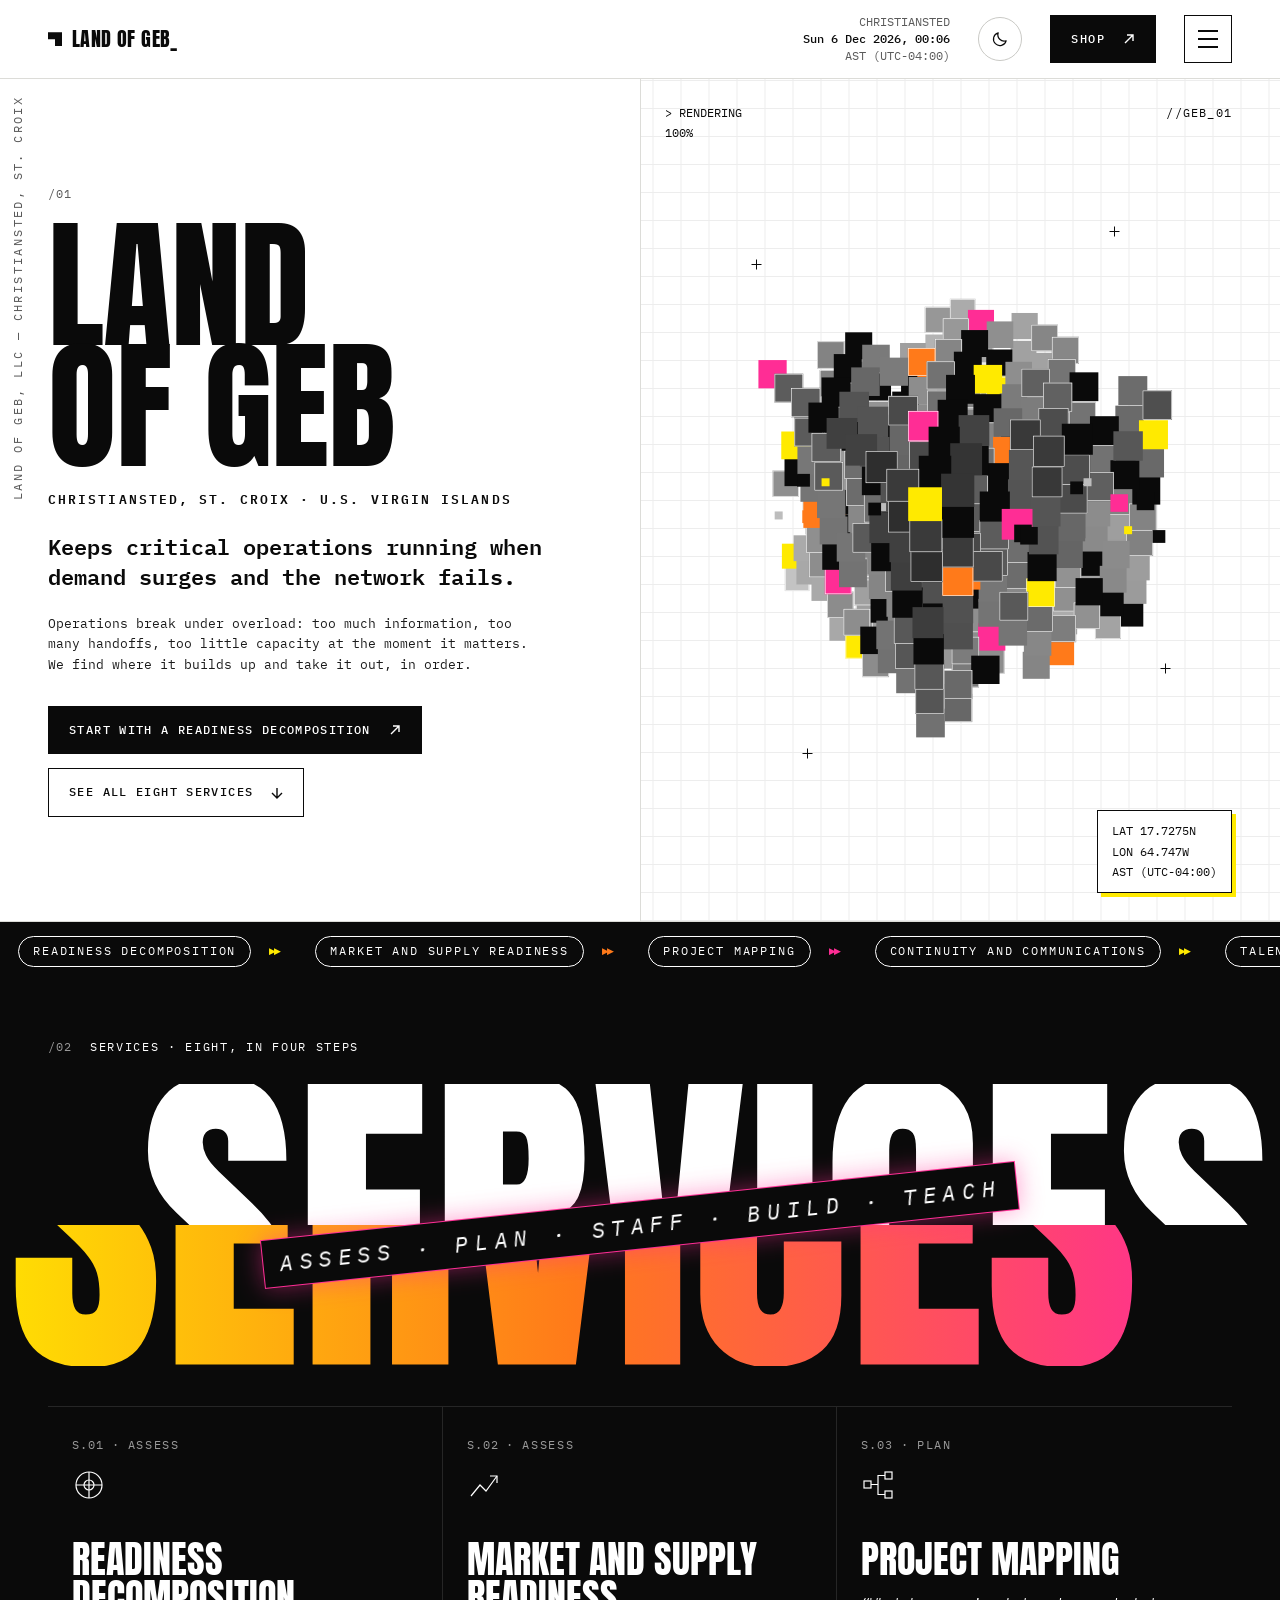
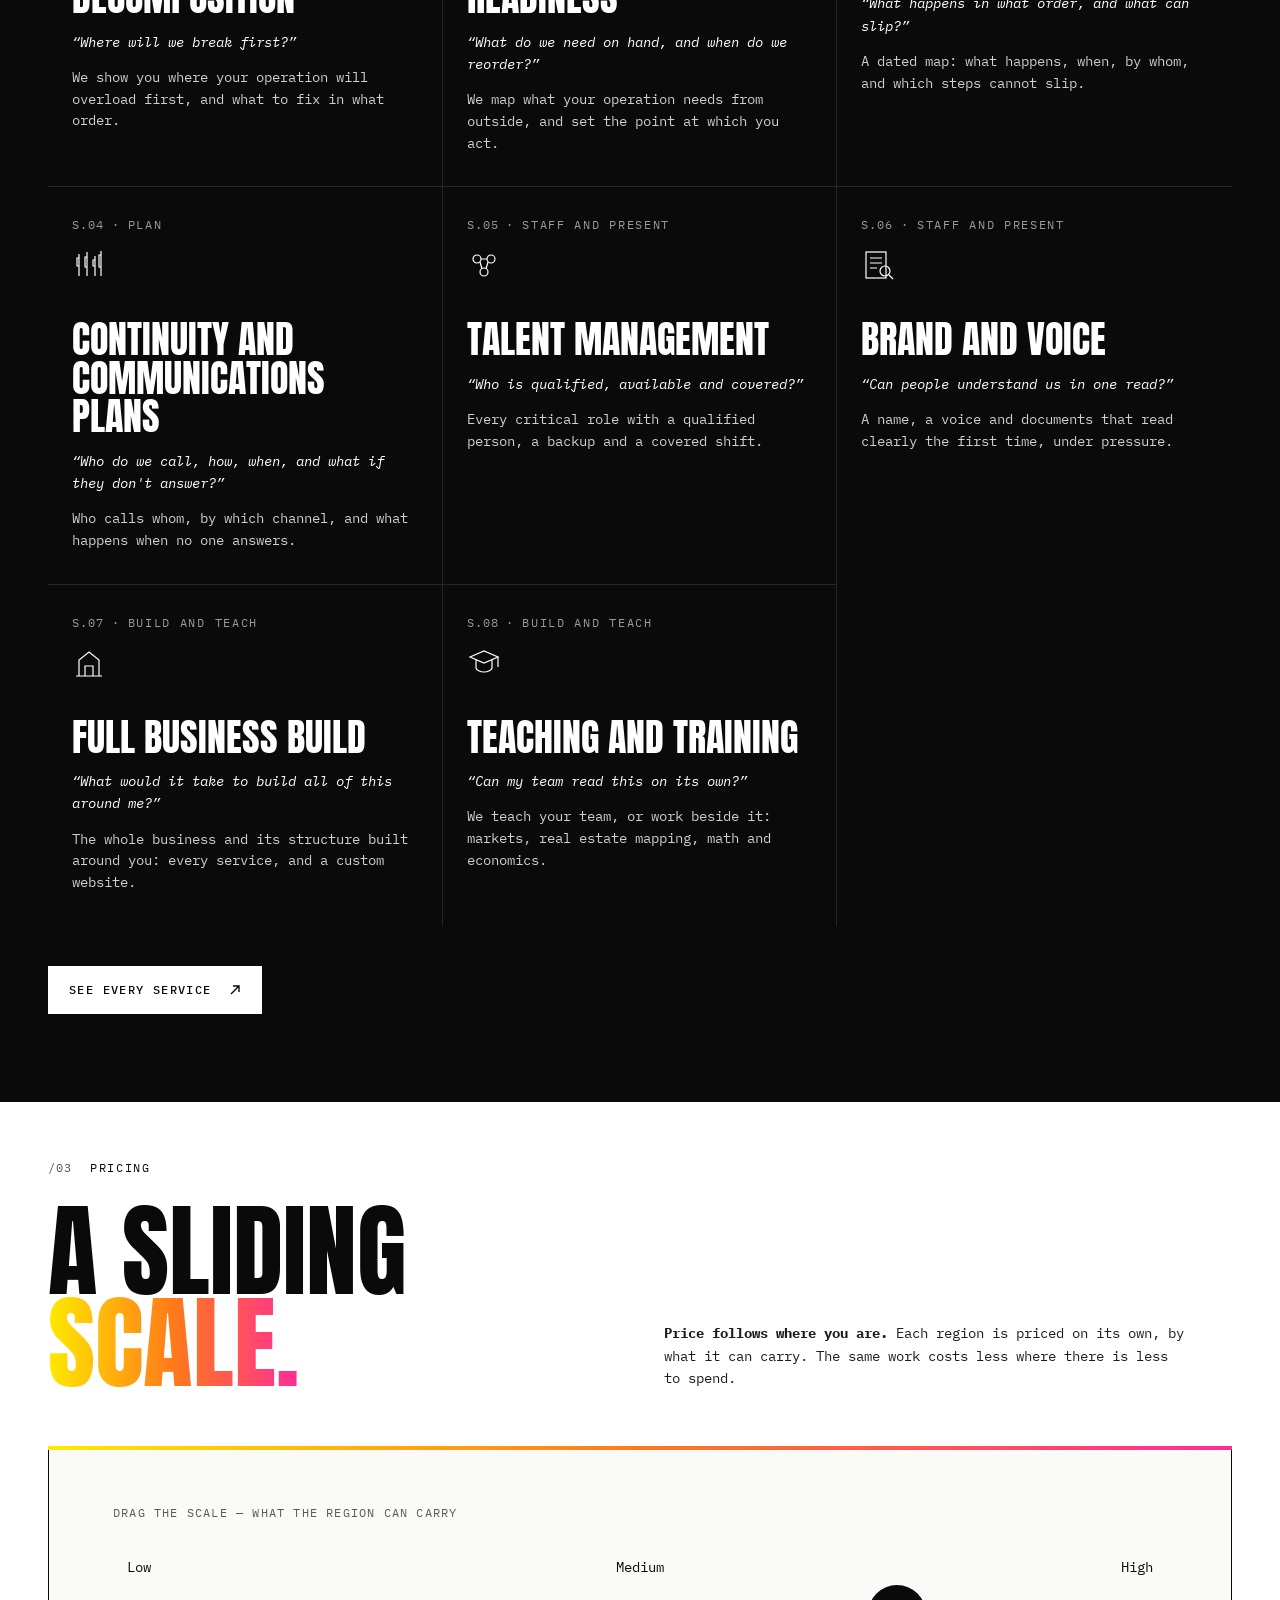
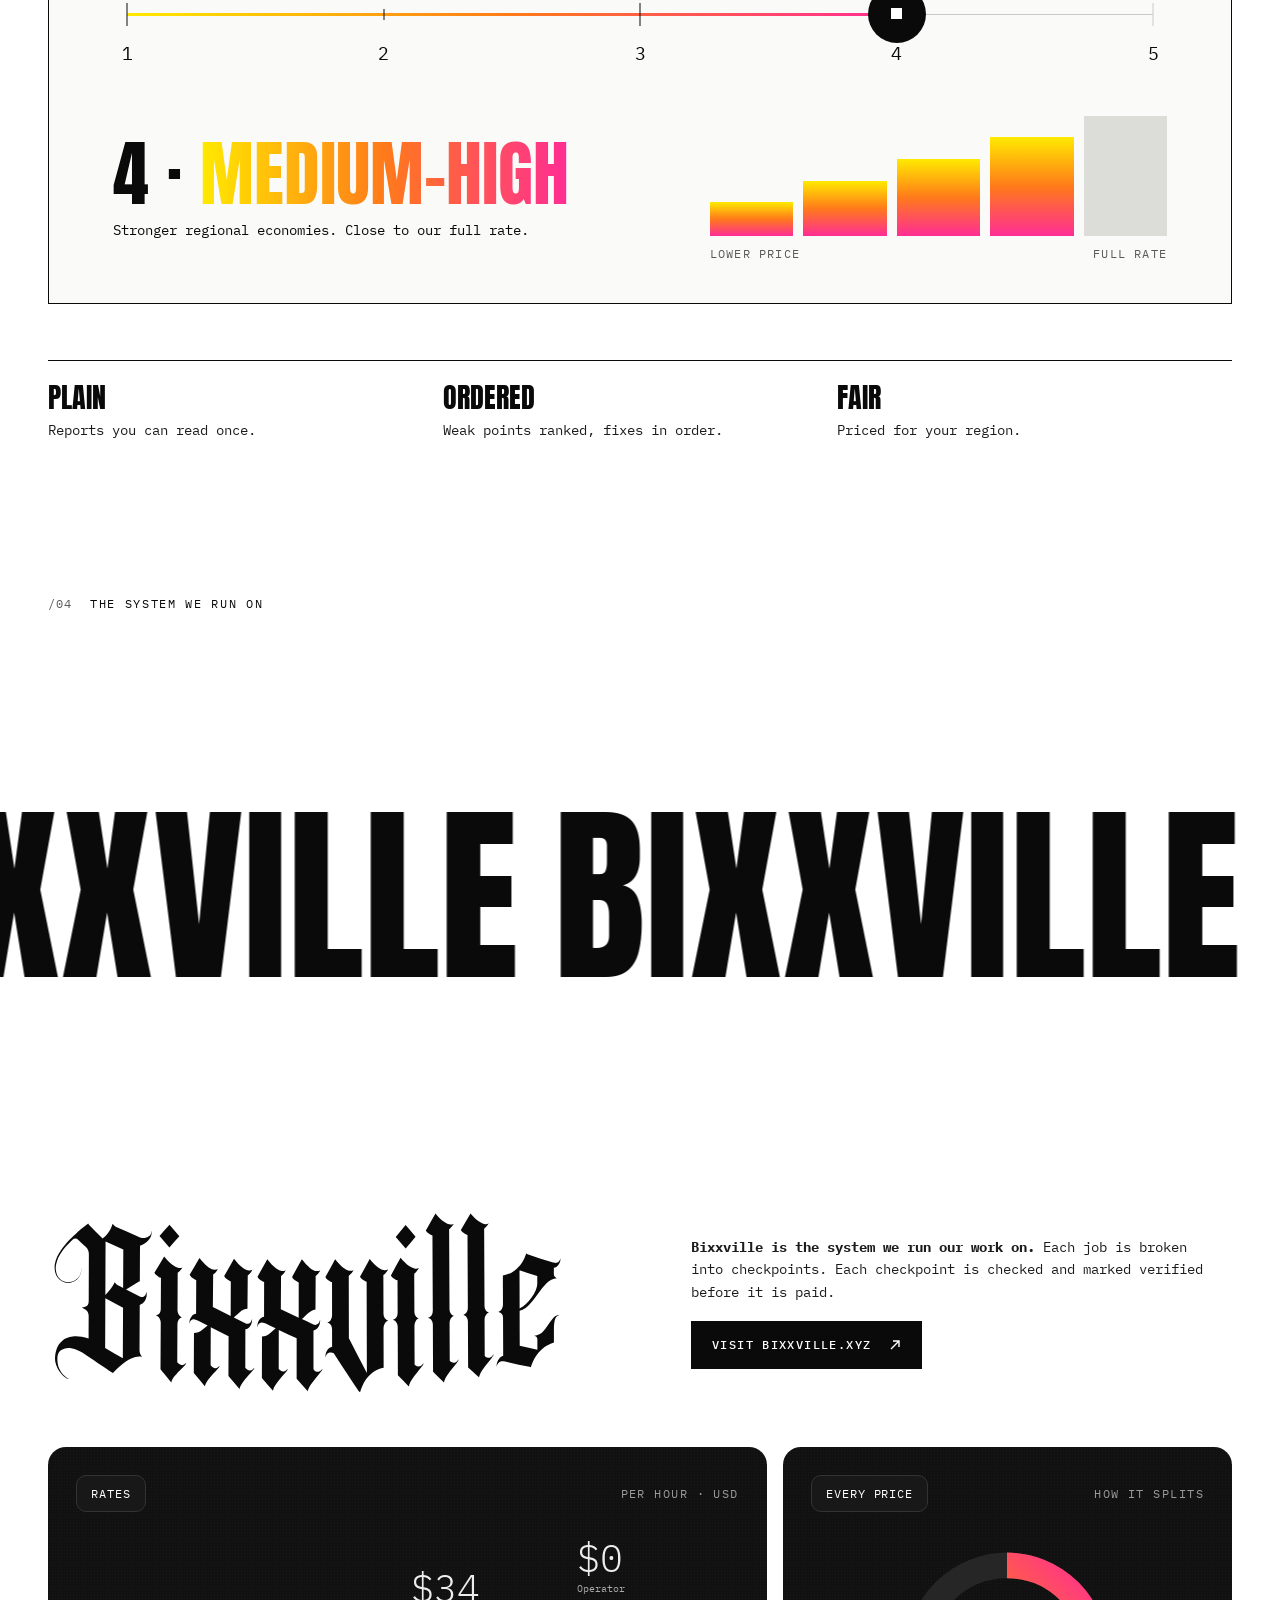
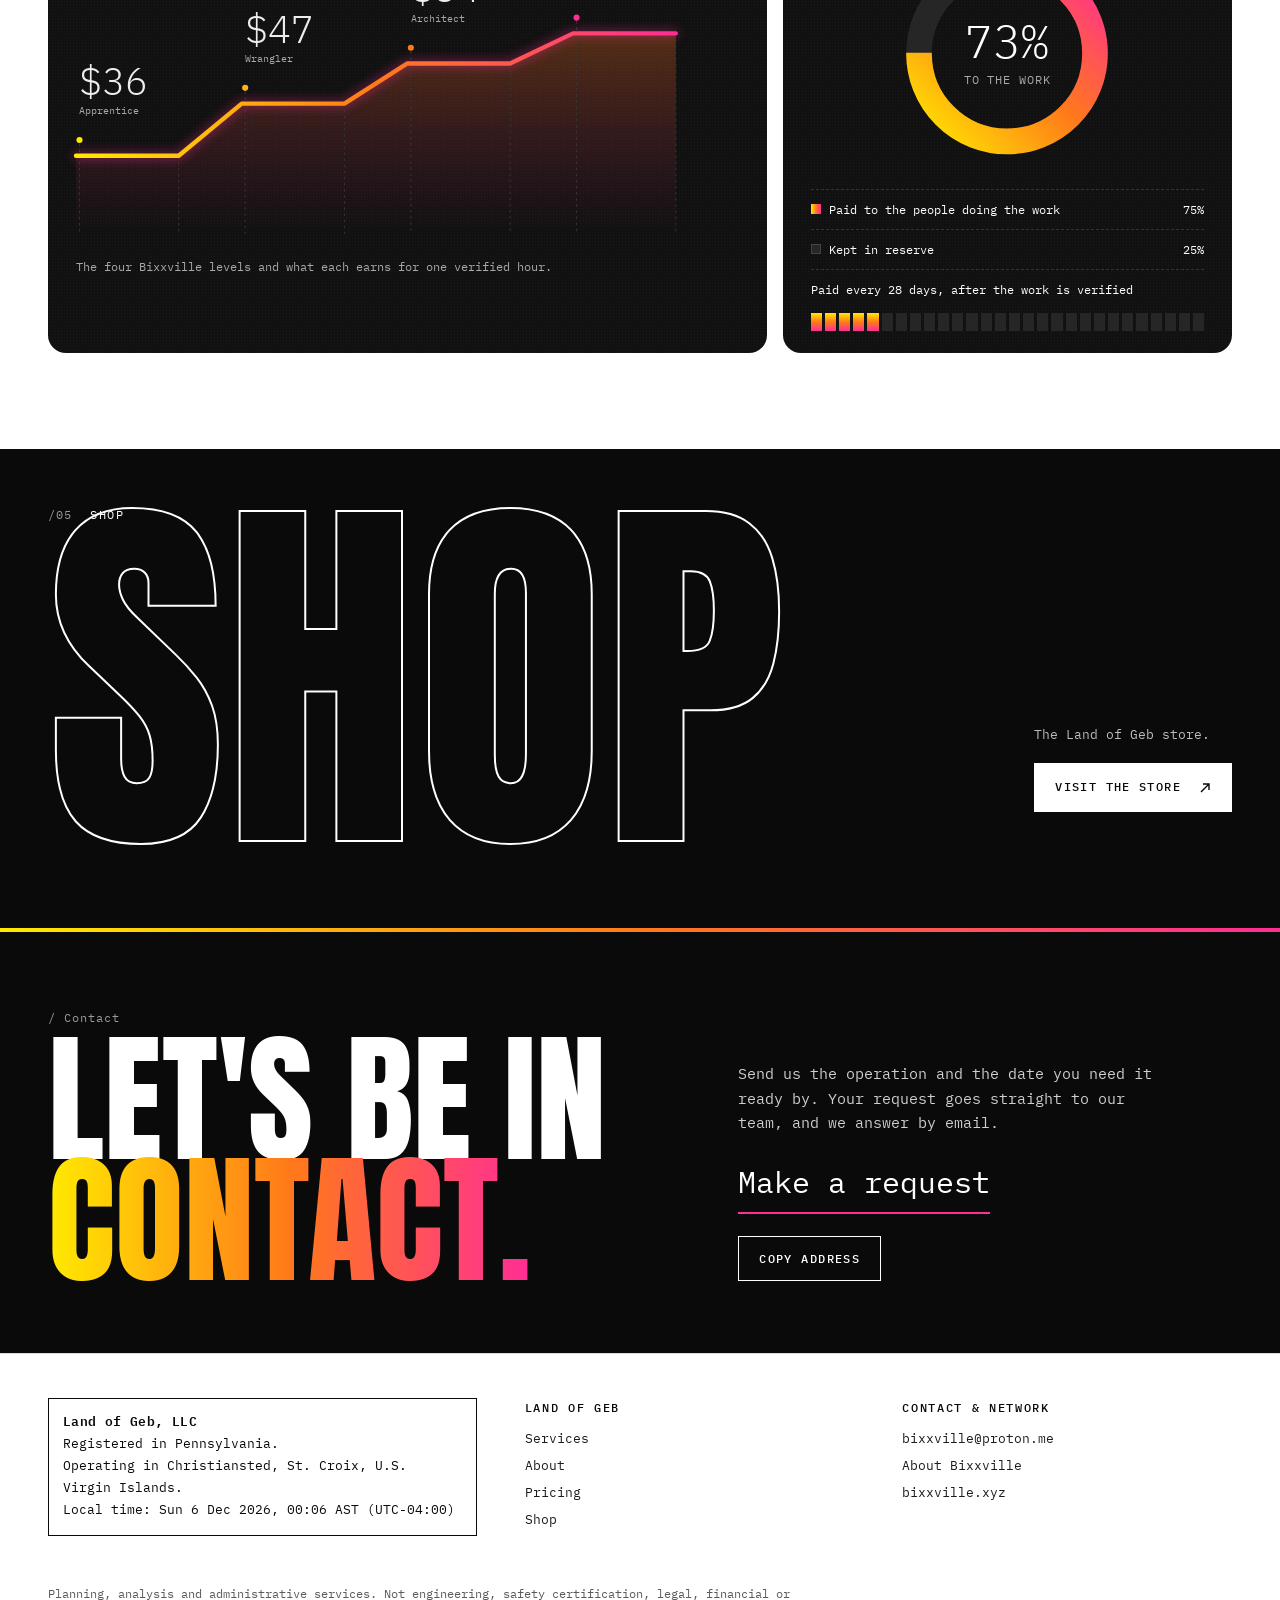
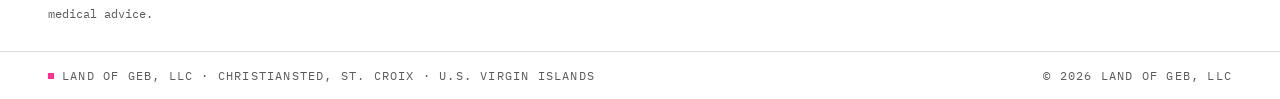
==== commit a1225c13: "Contact: Make a request replaces Send an email (requests go to the OS) Co-Authored-By: Claude Sonnet" ====
--- a/index.html
+++ b/index.html
@@ -487,10 +487,9 @@
       <h2>Let's be in <span>contact.</span></h2>
     </div>
     <div>
-      <p>Send us the operation and the date you need it ready by. We answer by email.</p>
-      <a class="c-mail" href="mailto:bixxville@proton.me">bixxville@proton.me</a>
+      <p>Send us the operation and the date you need it ready by. Your request goes straight to our team, and we answer by email.</p>
+      <a class="c-mail" href="request.html?src=home">Make a request</a>
       <div class="c-row">
-        <a class="c-btn solid" href="mailto:bixxville@proton.me?subject=Land%20of%20Geb%20%E2%80%94%20hello">Send an email <svg viewBox="0 0 12 12" fill="none" stroke="currentColor" stroke-width="1.4"><path d="M2 10 10 2M4 2h6v6"/></svg></a>
         <button class="c-btn" type="button" onclick="navigator.clipboard&&navigator.clipboard.writeText('bixxville@proton.me').then(()=>{this.firstChild.textContent='Copied '})">Copy address </button>
       </div>
     </div>
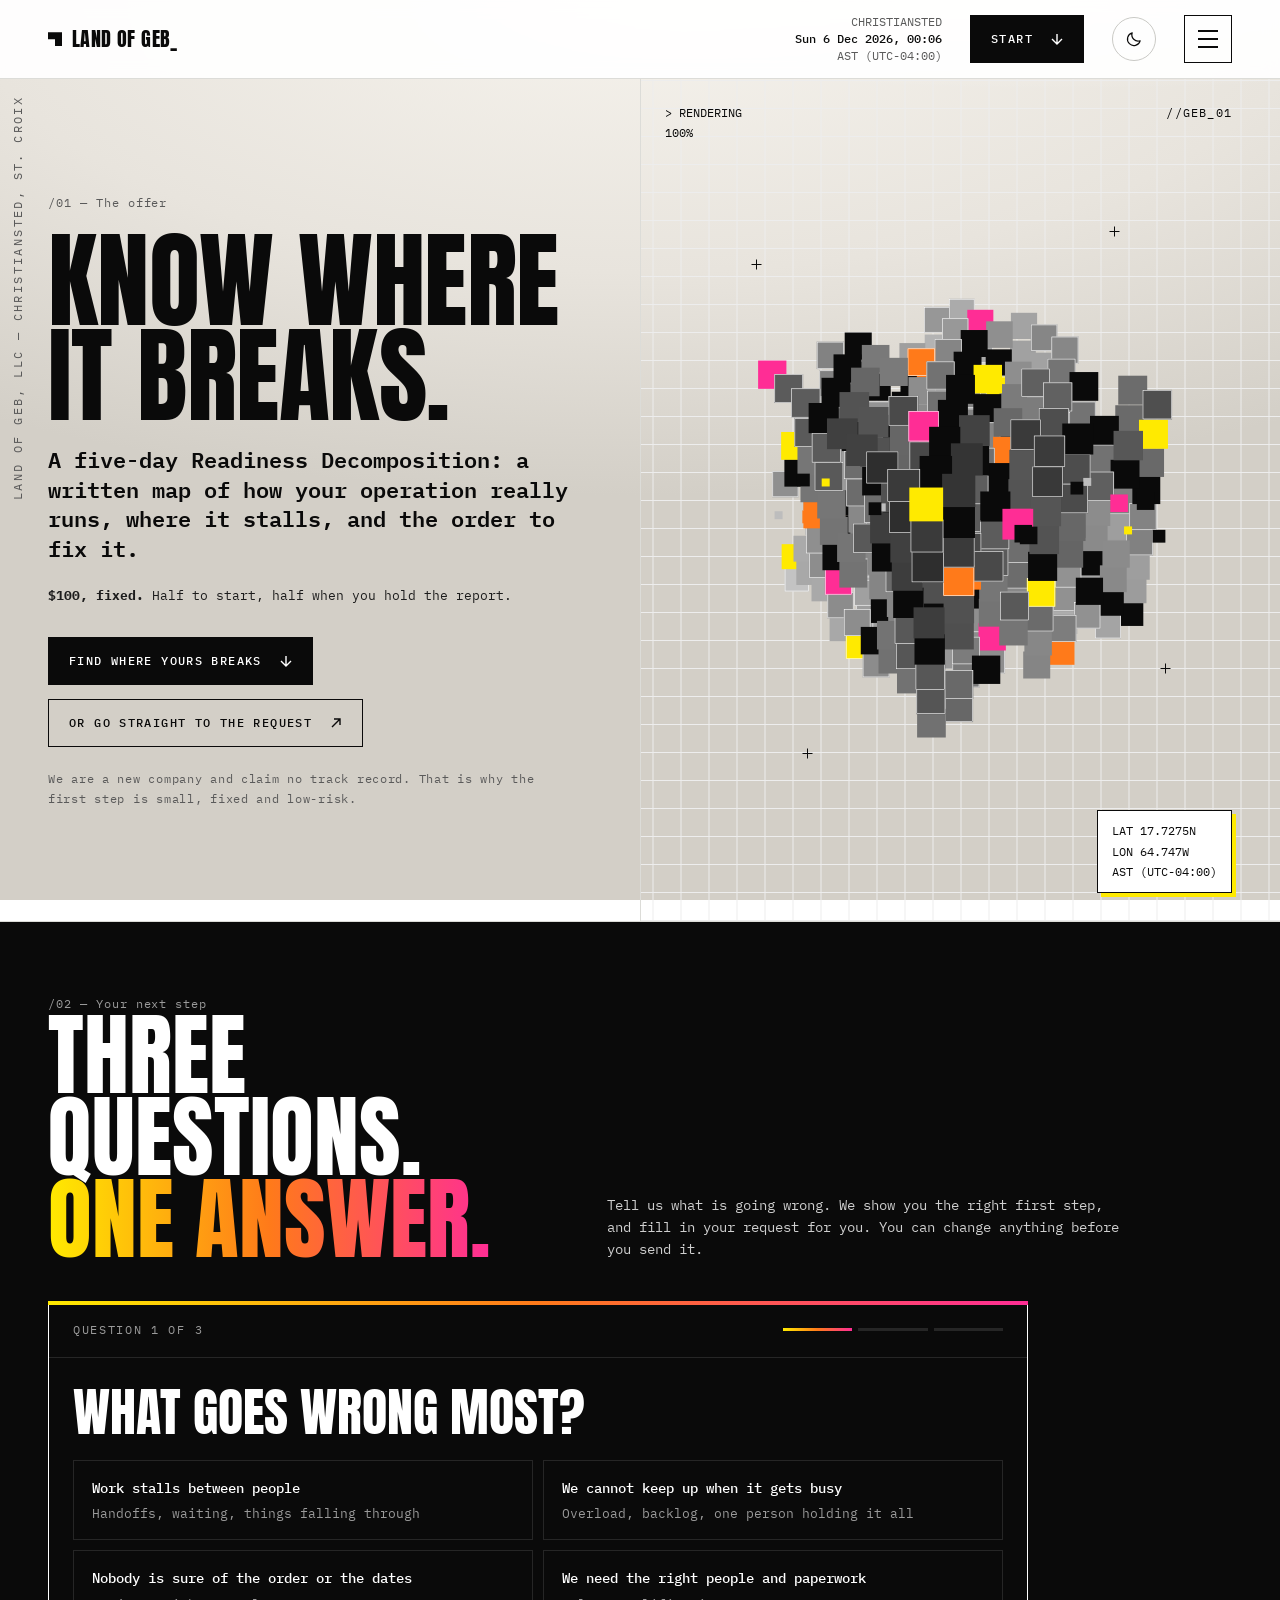
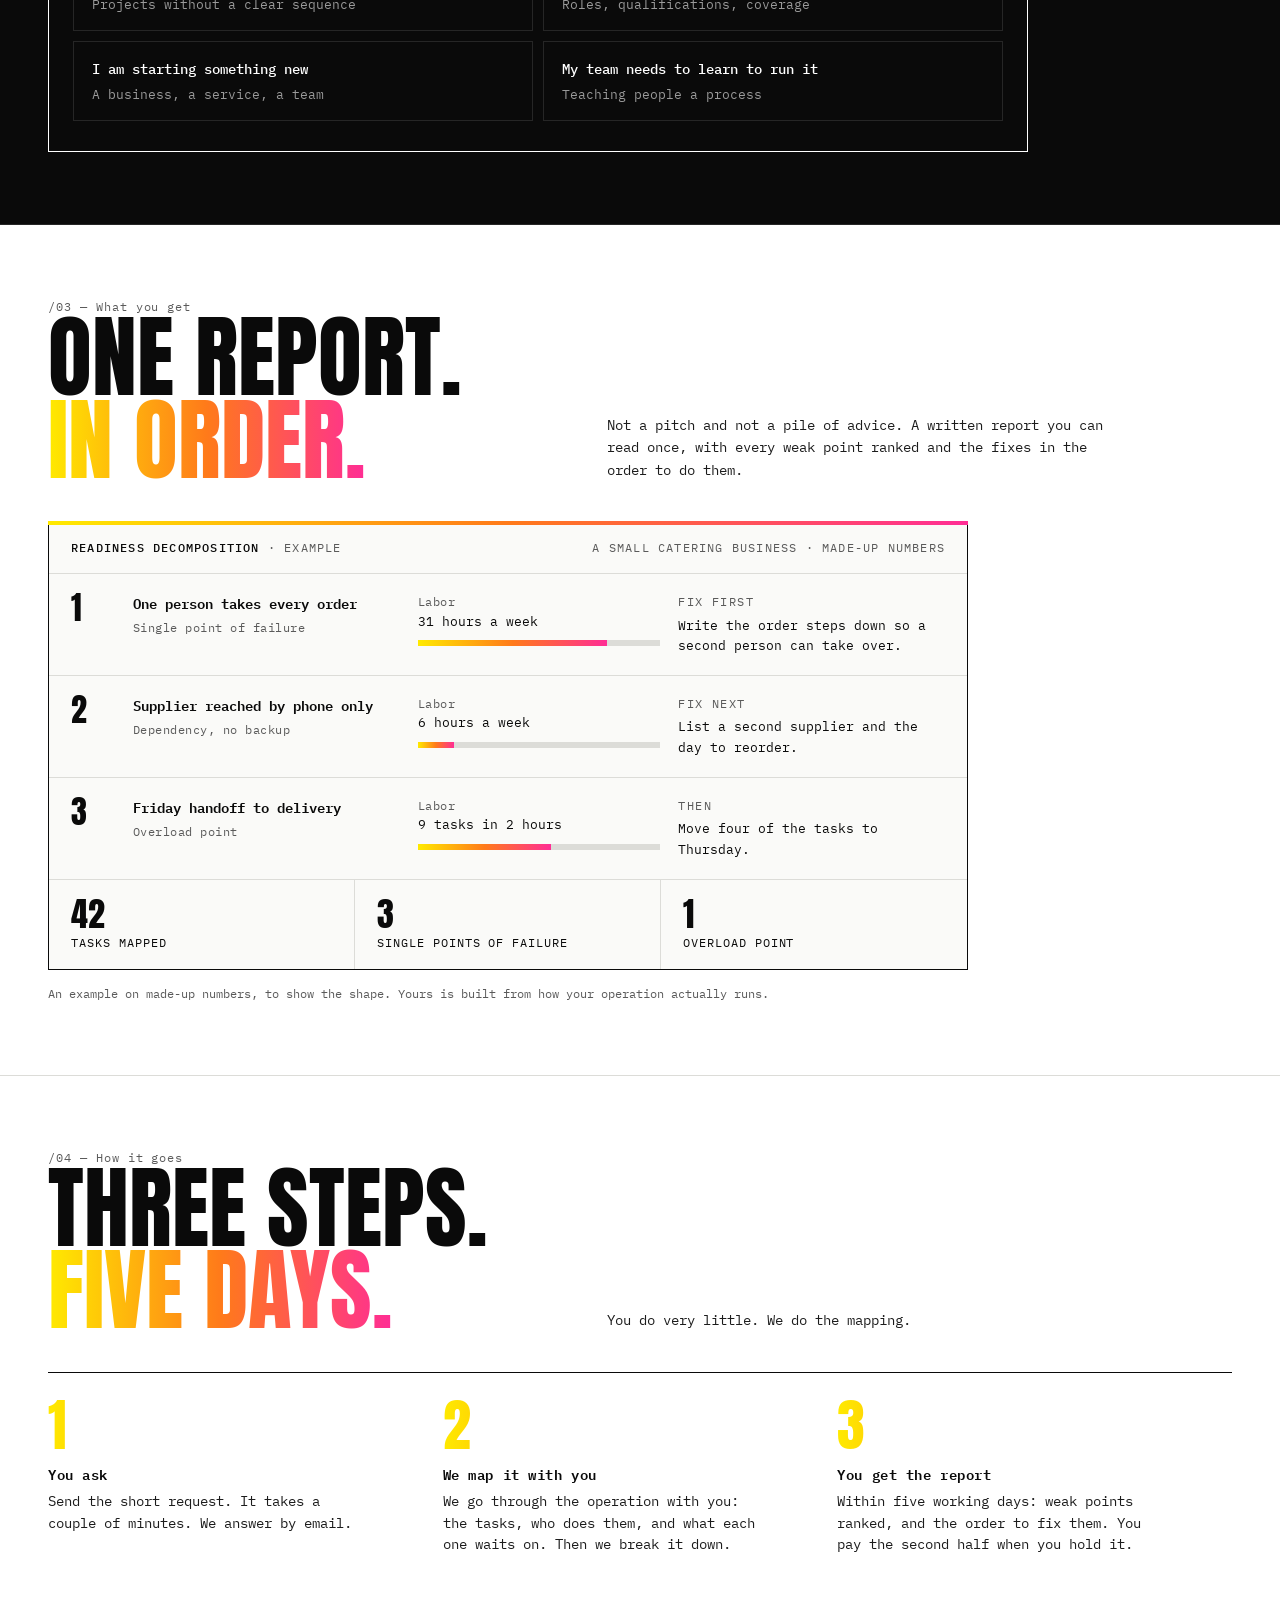
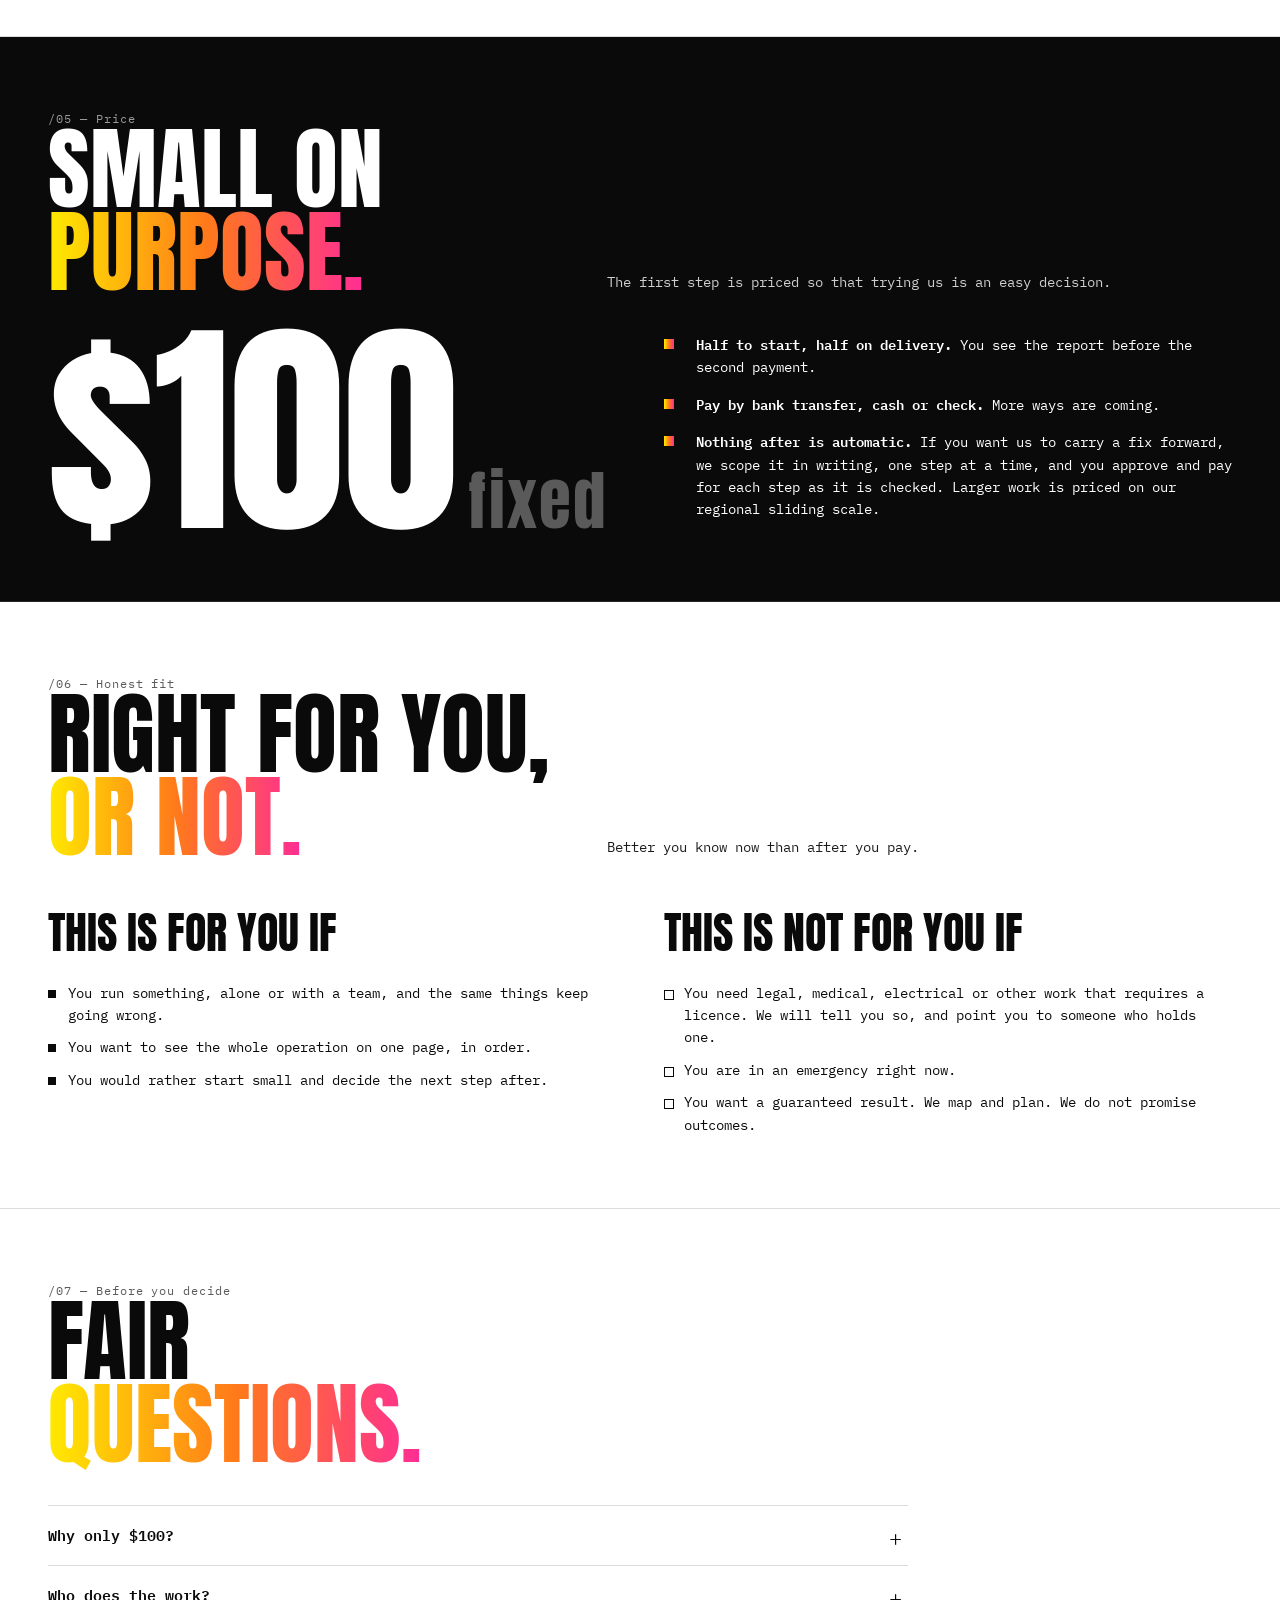
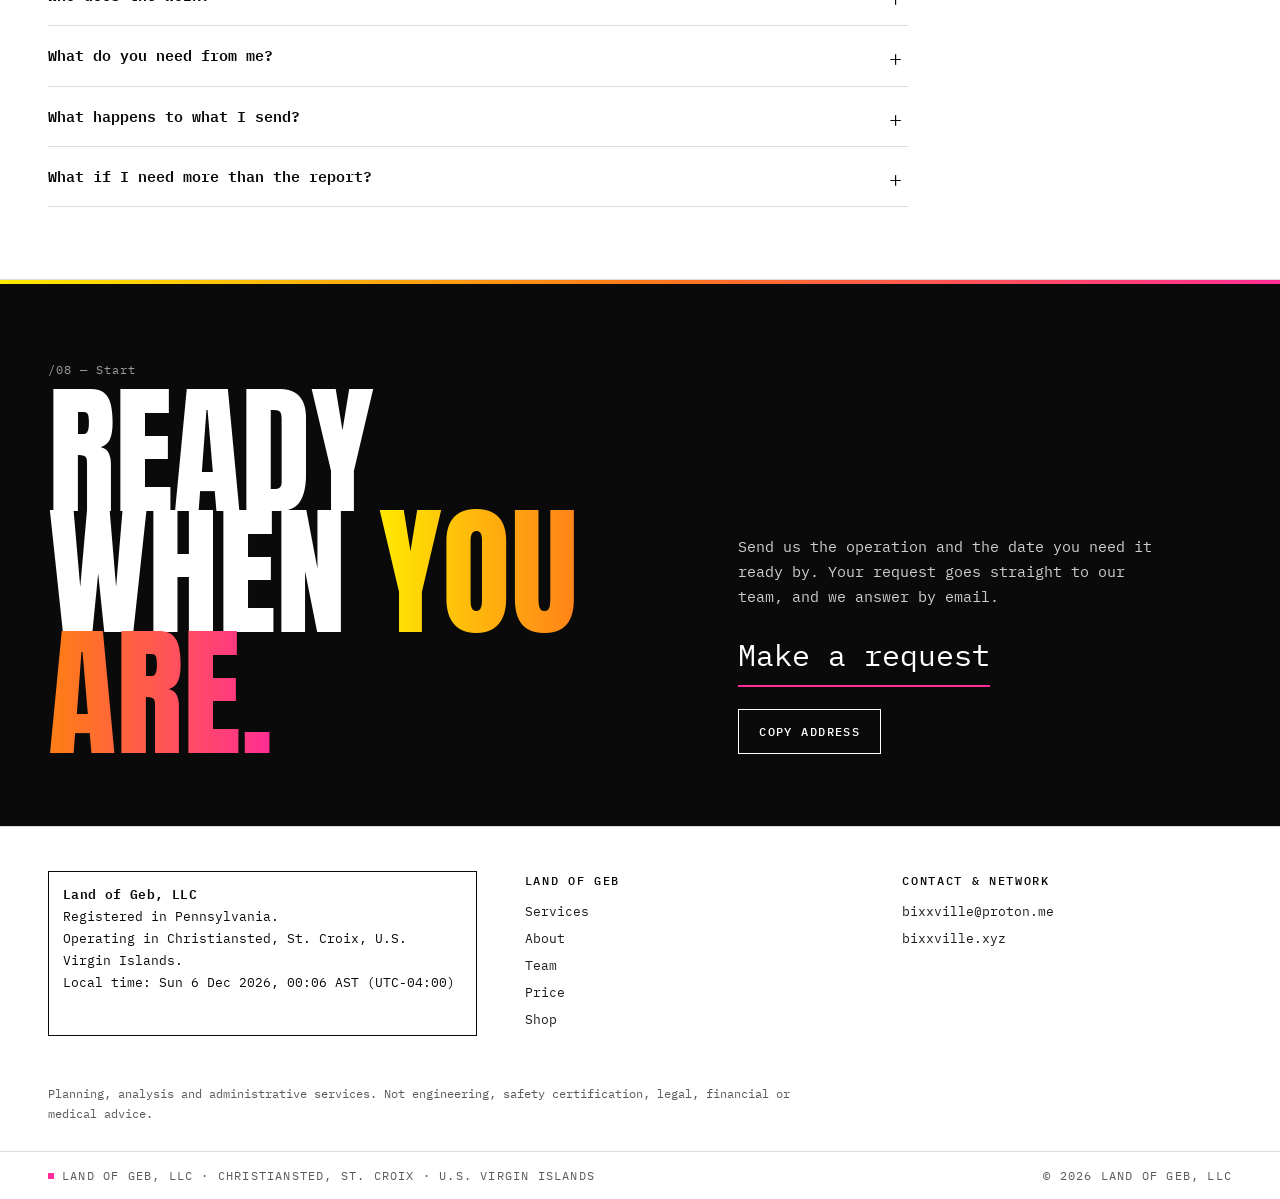
==== commit 1849a269: "Home as a guided path to one decision; Team page with Members leaderboard, wallet and OS screenshots" ====
--- a/index.html
+++ b/index.html
@@ -3,8 +3,8 @@
 <head>
 <meta charset="UTF-8">
 <meta name="viewport" content="width=device-width, initial-scale=1.0">
-<title>Land of Geb — Christiansted, St. Croix, U.S. Virgin Islands</title>
-<meta name="description" content="Land of Geb keeps critical operations running when demand surges and the network fails. Readiness, planning, staffing and communications.">
+<title>Land of Geb — Know where your operation breaks</title>
+<meta name="description" content="A five-day Readiness Decomposition for $100: a written map of how your operation really runs, where it stalls, and the order to fix it. Land of Geb, Christiansted, St. Croix.">
 <link rel="preconnect" href="https://fonts.googleapis.com">
 <link rel="preconnect" href="https://fonts.gstatic.com" crossorigin>
 <link href="https://fonts.googleapis.com/css2?family=Anton&family=IBM+Plex+Mono:wght@300;400;500;600&display=swap" rel="stylesheet">
@@ -82,133 +82,117 @@
 .render{position:absolute;left:24px;top:24px;font-size:12px;line-height:1.6}
 .scn{position:absolute;right:var(--gutter);top:24px;font-size:12px;letter-spacing:.1em}
 
-/* ── marquee ── */
-.ticker{background:var(--t-band);color:var(--t-band-ink);overflow:hidden}
-.ticker-track{display:flex;width:max-content;animation:slide 48s linear infinite}
-.ticker-item{display:flex;align-items:center;gap:18px;padding:14px 18px;font-size:11.5px;letter-spacing:.16em;text-transform:uppercase;white-space:nowrap}
-.pill{border:1px solid var(--t-band-ink);border-radius:999px;padding:5px 14px;transition:background .3s,color .3s,border-color .3s}
-.pill:hover{background:var(--neon);color:var(--t-on-neon);border-color:transparent}
-.chev{font-size:9px;letter-spacing:-2px}
-.ticker-item:nth-child(3n+1) .chev{color:var(--yellow)}
-.ticker-item:nth-child(3n+2) .chev{color:var(--orange)}
-.ticker-item:nth-child(3n) .chev{color:var(--pink)}
-@keyframes slide{to{transform:translateX(-50%)}}
-
 /* ── sections ── */
 section{position:relative;scroll-margin-top:56px}
 .dark{background:var(--t-band);color:var(--t-band-ink)}
 .sec-head{display:flex;align-items:baseline;gap:18px;padding:56px var(--gutter) 0;flex-wrap:wrap}
 .dark .idx{color:var(--t-band-muted)}
 
-/* services: the word split in two, each half sliding its own way */
-.split{position:relative;height:clamp(110px,22vw,330px);margin:28px 0 0;overflow:hidden;user-select:none}
-.split-word{position:absolute;left:0;right:0;top:50%;font-family:var(--display);font-size:clamp(120px,26vw,400px);line-height:1;
-  text-transform:uppercase;text-align:center;white-space:nowrap;transform:translateY(-50%);will-change:transform}
-.split-word.top{clip-path:inset(0 0 50% 0)}
-.split-word.bot{clip-path:inset(50% 0 0 0);background:var(--neon);-webkit-background-clip:text;background-clip:text;color:transparent}
-.split-script{position:absolute;left:50%;top:50%;transform:translate(-50%,-50%) rotate(-6deg);font-family:var(--mono);font-style:italic;
-  font-size:clamp(14px,2vw,22px);letter-spacing:.3em;text-transform:uppercase;background:var(--t-band);color:var(--t-band-ink);padding:6px 16px;white-space:nowrap;
-  border:1px solid var(--pink);box-shadow:0 0 24px rgba(255,45,149,.45)}
-.svc-list{padding:0 var(--gutter) 88px;display:grid;grid-template-columns:repeat(3,minmax(0,1fr));margin-top:40px}
-.svc{padding:28px 24px 32px;border-top:1px solid var(--line-dark);border-right:1px solid var(--line-dark);display:flex;flex-direction:column;gap:14px;
-  position:relative;overflow:hidden;transition:color .35s}
-.svc:nth-child(3n){border-right:none}
-.svc::before{content:'';position:absolute;inset:0;background:var(--neon);opacity:0;transition:opacity .35s;z-index:0}
-.svc > *{position:relative;z-index:1}
-.svc:hover{color:var(--t-on-neon)}
-.svc:hover::before{opacity:1}
-.svc:hover .idx,.svc:hover p,.svc:hover .svc-q{color:var(--t-on-neon)}
-.svc h3{font-family:var(--display);font-weight:400;font-size:clamp(28px,3vw,40px);line-height:1;text-transform:uppercase;margin-top:24px}
-.svc p{font-size:13.5px;color:var(--t-band-text);max-width:340px}
-.svc .svc-grp{font-size:12px;letter-spacing:.14em;text-transform:uppercase;color:var(--t-band-muted)}
-.svc .svc-q{font-size:14px;color:var(--t-band-ink);font-style:italic}
-.svc:hover .svc-grp{color:var(--t-on-neon)}
-.svc-icon{width:34px;height:34px}
-
-
-/* pricing — the sliding scale */
-.pricing{padding:0 var(--gutter) 96px}
-.pricing-top{display:grid;grid-template-columns:minmax(0,1fr) minmax(0,1fr);gap:var(--gutter);align-items:end;padding-top:28px}
-.pricing h2{font-family:var(--display);font-weight:400;font-size:clamp(54px,8vw,120px);line-height:.9;text-transform:uppercase}
-.pricing-top p{font-size:14px;color:var(--text);max-width:520px}
-.pricing-top p + p{margin-top:12px}
-.scale-card{margin-top:56px;border:1px solid var(--ink);padding:clamp(24px,5vw,56px) clamp(18px,5vw,64px) 40px;background:var(--t-surface);position:relative}
-.scale-card::before{content:'';position:absolute;left:-1px;right:-1px;top:-1px;height:4px;background:var(--neon)}
-.scale-hint{font-size:12px;letter-spacing:.1em;text-transform:uppercase;color:var(--grey);margin-bottom:34px}
-.scale{position:relative;height:120px;user-select:none;touch-action:none;margin:0 14px}
-.scale-words{position:absolute;left:0;right:0;top:0;display:flex;justify-content:space-between;font-size:14px}
-.scale-words span:nth-child(2){position:absolute;left:50%;transform:translateX(-50%)}
-.scale-track{position:absolute;left:0;right:0;top:58px;height:1px;background:var(--t-line-strong)}
-.scale-fill{position:absolute;left:0;top:57px;height:3px;background:var(--neon);width:0;transition:width .35s cubic-bezier(.2,.7,.2,1)}
-.scale-tick{position:absolute;top:47px;width:1px;height:23px;background:var(--ink);transform:translateX(-.5px)}
-.scale-tick.minor{top:53px;height:11px}
-.scale-tick.off{background:var(--t-line-strong)}
-.scale-num{position:absolute;top:84px;font-size:18px;transform:translateX(-50%);cursor:pointer;padding:0 8px}
-.scale-knob{position:absolute;top:58px;width:58px;height:58px;border-radius:50%;background:var(--ink);transform:translate(-50%,-50%);
-  cursor:grab;transition:left .35s cubic-bezier(.2,.7,.2,1);display:grid;place-items:center;outline:none}
-.scale-knob::after{content:'';width:11px;height:11px;background:var(--paper)}
-.scale-knob:focus-visible{box-shadow:0 0 0 4px var(--paper),0 0 0 6px var(--pink)}
-.scale.dragging .scale-knob,.scale.dragging .scale-fill{transition:none}
-.scale.dragging .scale-knob{cursor:grabbing}
-.scale-read{display:grid;grid-template-columns:minmax(0,1.2fr) minmax(0,1fr);gap:var(--gutter);margin-top:40px;align-items:end}
-.scale-level{font-family:var(--display);font-size:clamp(40px,6vw,72px);line-height:1;text-transform:uppercase}
-.scale-desc{font-size:13.5px;margin-top:10px;max-width:460px;min-height:3.2em}
-.bars{display:flex;align-items:flex-end;gap:10px;height:120px}
-.bars div{flex:1;background:var(--t-line);transition:background .35s,height .35s}
-.bars div.on{background:var(--neon-v)}
-.bars-cap{display:flex;justify-content:space-between;font-size:12px;letter-spacing:.1em;text-transform:uppercase;color:var(--grey);margin-top:8px}
-.mission{display:grid;grid-template-columns:repeat(3,minmax(0,1fr));margin-top:56px;border-top:1px solid var(--ink)}
-.mission div{padding:22px 20px 0 0}
-.mission b{display:block;font-family:var(--display);font-weight:400;font-size:28px;line-height:1.05;text-transform:uppercase;margin-bottom:8px}
-.mission span{font-size:13.5px;color:var(--text)}
-
-/* bixxville: stacked word, centre line solid, outer lines outlined */
-.stack{padding:30px 0 0;overflow:hidden;user-select:none}
-.stack-row{display:flex;width:max-content;font-family:var(--display);font-size:clamp(80px,15vw,230px);line-height:.88;text-transform:uppercase;will-change:transform}
-.stack-row span{padding-right:.18em}
-.stack-row.ghost{color:transparent;-webkit-text-stroke:1.5px var(--ink)}
-.stack-row span:nth-child(3){background:var(--neon);-webkit-background-clip:text;background-clip:text;color:transparent;-webkit-text-stroke:0}
-.bx-body{display:grid;grid-template-columns:minmax(0,1.1fr) minmax(0,1fr);gap:var(--gutter);padding:56px var(--gutter) 48px;align-items:center}
-.wordmark{width:100%;max-width:520px;color:var(--ink);display:block}
-.wordmark path{fill:currentColor}
-.bx-text{display:flex;flex-direction:column;gap:18px;max-width:520px}
-.bx-text p{font-size:14px;color:var(--text)}
-
-/* infographics — dark panels, neon lines */
-.graphs{display:grid;grid-template-columns:minmax(0,1.6fr) minmax(0,1fr);gap:16px;padding:0 var(--gutter) 96px}
-.panel{background:#111;color:#FFFFFF;border-radius:18px;padding:28px 28px 22px;position:relative;overflow:hidden;
-  background-image:radial-gradient(rgba(255,255,255,.035) 1px, transparent 1px);background-size:3px 3px}
-.panel-head{display:flex;justify-content:space-between;align-items:center;gap:12px;font-size:12px;letter-spacing:.12em;text-transform:uppercase;color:#9A9A9A}
-.panel-chip{border:1px solid #333;border-radius:10px;padding:8px 14px;color:#FFFFFF;background:#181818;letter-spacing:.08em}
-.tiers{width:100%;height:auto;display:block;margin-top:8px;overflow:visible}
-.tiers text{font-family:var(--mono);fill:#EDEDED}
-.tiers .big{font-weight:300;font-size:44px}
-.tiers .small{font-size:12px;fill:#A8A8A8}
-.tiers .dash{stroke:#3A3A3A;stroke-dasharray:3 4}
-.tiers .glow{filter:drop-shadow(0 0 6px rgba(255,45,149,.65))}
-.panel-foot{font-size:12px;color:#A8A8A8;margin-top:6px}
-.split-graph{display:flex;flex-direction:column;gap:22px;margin-top:22px}
-.donut{width:min(220px,100%);aspect-ratio:1;margin:6px auto 0;position:relative}
-.donut svg{width:100%;height:100%;transform:rotate(-90deg);overflow:visible}
-.donut-mid{position:absolute;inset:0;display:grid;place-content:center;text-align:center}
-.donut-mid b{font-weight:300;font-size:46px;line-height:1}
-.donut-mid > span{font-size:12px;color:#A8A8A8;letter-spacing:.08em;text-transform:uppercase;margin-top:6px}
-.legend{display:grid;gap:10px;font-size:12px}
-.legend > div{display:flex;justify-content:space-between;gap:10px;border-top:1px dashed #333;padding-top:10px}
-.legend i{display:inline-block;width:10px;height:10px;margin-right:8px;vertical-align:0}
-.cycle{display:flex;gap:3px;margin-top:4px}
-.cycle span{flex:1;height:18px;background:#262626;transition:background .25s}
-.cycle span.on{background:var(--neon-v)}
-
-/* shop */
-.shop{padding:0 var(--gutter) 96px;display:grid;grid-template-columns:minmax(0,1fr) auto;align-items:end;gap:var(--gutter)}
-.shop-word{font-family:var(--display);font-size:clamp(140px,30vw,460px);line-height:.8;text-transform:uppercase;color:transparent;
-  -webkit-text-stroke:2px var(--t-band-ink);background:var(--neon);-webkit-background-clip:text;background-clip:text;
-  background-size:0% 100%;background-repeat:no-repeat;transition:background-size .7s cubic-bezier(.2,.7,.2,1)}
-.shop:hover .shop-word{background-size:100% 100%}
-.shop-side{display:flex;flex-direction:column;gap:18px;max-width:320px;padding-bottom:20px}
-.shop-side p{color:#BDBDBD}
-.draft{display:inline-block;border:1px dashed currentColor;padding:2px 8px;font-size:10px;letter-spacing:.14em;text-transform:uppercase;opacity:.75}
+/* ── The guided path ──────────────────────────────────────────────── */
+.step{padding:72px var(--gutter);border-bottom:1px solid var(--line)}
+.step.dark{border-bottom:1px solid var(--line-dark)}
+.step-head{display:grid;grid-template-columns:minmax(0,.9fr) minmax(0,1.1fr);gap:var(--gutter);align-items:end;margin-bottom:40px}
+.step-head h2{font-family:var(--display);font-weight:400;font-size:clamp(44px,7vw,104px);line-height:.92;text-transform:uppercase}
+.step-head p{font-size:14px;color:var(--text);max-width:520px}
+.dark .step-head p{color:var(--t-band-text)}
+.dark .idx{color:var(--t-band-muted)}
+.hero .sub{max-width:520px;color:var(--text)}
+.hero .fine-line{font-size:12px;letter-spacing:.06em;color:var(--grey);max-width:520px}
+.hero h1.fun{font-size:clamp(54px,8.2vw,128px);line-height:.9}
+
+/* guide */
+.guide{border:1px solid var(--t-band-ink);position:relative;max-width:980px}
+.guide::before{content:'';position:absolute;left:-1px;right:-1px;top:-1px;height:4px;background:var(--neon)}
+.g-top{display:flex;justify-content:space-between;align-items:center;gap:16px;padding:18px 24px;border-bottom:1px solid var(--line-dark);font-size:12px;letter-spacing:.14em;text-transform:uppercase;color:var(--t-band-muted)}
+.g-prog{display:flex;gap:6px;flex:1;max-width:220px}
+.g-prog i{flex:1;height:3px;background:var(--line-dark);transition:background .25s}
+.g-prog i.on{background:var(--neon)}
+.g-back{background:none;border:0;color:var(--t-band-text);font:inherit;letter-spacing:inherit;text-transform:inherit;cursor:pointer;padding:4px 0}
+.g-back[hidden]{display:none}
+.g-back:hover{color:var(--t-band-ink);text-decoration:underline;text-decoration-color:var(--pink)}
+.g-body{padding:28px 24px 30px;min-height:380px}
+.g-q{font-family:var(--display);font-weight:400;font-size:clamp(30px,4.4vw,52px);line-height:1;text-transform:uppercase;margin-bottom:22px}
+.g-opts{display:grid;grid-template-columns:repeat(2,minmax(0,1fr));gap:10px}
+.g-opt{display:flex;flex-direction:column;gap:4px;text-align:left;background:transparent;color:var(--t-band-ink);border:1px solid var(--line-dark);padding:16px 18px;font:inherit;cursor:pointer;transition:border-color .2s,background .2s,color .2s}
+.g-opt b{font-weight:500;font-size:14px}
+.g-opt span{font-size:12.5px;color:var(--t-band-muted);transition:color .2s}
+.g-opt:hover,.g-opt:focus-visible{background:var(--neon);color:var(--t-on-neon);border-color:transparent;outline:none}
+.g-opt:hover span,.g-opt:focus-visible span{color:var(--t-on-neon)}
+.g-opts.three{grid-template-columns:repeat(3,minmax(0,1fr))}
+.g-res h3{font-family:var(--display);font-weight:400;font-size:clamp(34px,5vw,64px);line-height:.95;text-transform:uppercase;margin-bottom:16px}
+.g-res p{font-size:14px;color:var(--t-band-text);max-width:620px;margin-bottom:10px}
+.g-res p b{color:var(--t-band-ink);font-weight:500}
+.g-res .g-you{font-size:12.5px;letter-spacing:.04em;color:var(--t-band-muted);margin-bottom:18px}
+.g-acts{display:flex;gap:12px;flex-wrap:wrap;margin-top:22px;align-items:center}
+.dark .btn.ghost{color:var(--t-band-ink);border-color:var(--t-band-ink)}
+.dark .btn.ghost:hover{background:var(--t-band-ink);color:var(--t-band)}
+
+/* the report, shown */
+.report{border:1px solid var(--ink);background:var(--t-surface);max-width:920px;position:relative}
+.report::before{content:'';position:absolute;left:-1px;right:-1px;top:-1px;height:4px;background:var(--neon)}
+.rp-head{display:flex;justify-content:space-between;gap:12px;flex-wrap:wrap;padding:16px 22px;border-bottom:1px solid var(--line);font-size:12px;letter-spacing:.1em;text-transform:uppercase;color:var(--grey)}
+.rp-head b{color:var(--ink);font-weight:500}
+.rp-row{display:grid;grid-template-columns:44px minmax(0,1.1fr) minmax(0,1fr) minmax(0,1.1fr);gap:18px;padding:18px 22px;border-bottom:1px solid var(--line);align-items:start;font-size:13px}
+.rp-n{font-family:var(--display);font-size:32px;line-height:1}
+.rp-row h4{font-size:13.5px;font-weight:600;margin-bottom:4px}
+.rp-row small{display:block;font-size:12px;color:var(--grey);letter-spacing:.04em}
+.rp-bar{height:6px;background:var(--t-line);margin-top:8px;position:relative}
+.rp-bar i{position:absolute;left:0;top:0;bottom:0;background:var(--neon)}
+.rp-fix small{color:var(--grey);text-transform:uppercase;letter-spacing:.12em;margin-bottom:4px}
+.rp-foot{display:grid;grid-template-columns:repeat(3,minmax(0,1fr));font-size:12px;letter-spacing:.08em;text-transform:uppercase}
+.rp-foot div{padding:16px 22px;border-right:1px solid var(--line)}
+.rp-foot div:last-child{border-right:none}
+.rp-foot b{display:block;font-family:var(--display);font-weight:400;font-size:34px;letter-spacing:0;line-height:1.05;margin-bottom:2px}
+.rp-note{margin-top:14px;font-size:12px;color:var(--grey)}
+
+/* how it goes */
+.path{display:grid;grid-template-columns:repeat(3,minmax(0,1fr));border-top:1px solid var(--ink)}
+.path > div{padding:24px 24px 8px 0}
+.path .n{font-family:var(--display);font-size:56px;line-height:1;margin-bottom:10px}
+.path h3{font-size:14px;font-weight:600;letter-spacing:.04em;margin-bottom:6px}
+.path p{font-size:13.5px;color:var(--text);max-width:320px}
+
+/* price */
+.price-grid{display:grid;grid-template-columns:minmax(0,1fr) minmax(0,1fr);gap:var(--gutter);align-items:start}
+.price-big{font-family:var(--display);font-size:clamp(110px,18vw,260px);line-height:.85}
+.price-big small{font-size:.28em;letter-spacing:.04em;margin-left:10px;color:var(--grey)}
+.price-list{list-style:none;display:grid;gap:14px;font-size:14px}
+.price-list li{display:grid;grid-template-columns:22px 1fr;gap:10px}
+.price-list li::before{content:'';width:10px;height:10px;margin-top:6px;background:var(--neon)}
+.price-list b{font-weight:600}
+
+/* fit */
+.fit{display:grid;grid-template-columns:repeat(2,minmax(0,1fr));gap:var(--gutter)}
+.fit h3{font-family:var(--display);font-weight:400;font-size:clamp(28px,3.4vw,44px);text-transform:uppercase;margin-bottom:14px}
+.fit ul{list-style:none;display:grid;gap:10px;font-size:14px}
+.fit li{padding-left:20px;position:relative}
+.fit li::before{content:'';position:absolute;left:0;top:8px;width:8px;height:8px;background:var(--ink)}
+.fit .no li::before{background:transparent;border:1px solid var(--ink)}
+
+/* questions */
+.faq{max-width:860px}
+.faq details{border-top:1px solid var(--line)}
+.faq details:last-child{border-bottom:1px solid var(--line)}
+.faq summary{cursor:pointer;list-style:none;padding:18px 36px 18px 0;font-size:14.5px;font-weight:600;position:relative}
+.faq summary::-webkit-details-marker{display:none}
+.faq summary::after{content:'+';position:absolute;right:6px;top:14px;font-size:22px;font-weight:300}
+.faq details[open] summary::after{content:'–'}
+.faq details p{padding:0 36px 20px 0;font-size:14px;color:var(--text);max-width:680px}
+.faq a{text-decoration:underline;text-decoration-color:var(--pink)}
+
+@media (max-width:860px){
+  .bar .btn{white-space:nowrap;padding:12px 14px;gap:10px}
+  .step{padding:52px var(--gutter)}
+  .step-head,.price-grid,.fit{grid-template-columns:1fr}
+  .g-opts,.g-opts.three{grid-template-columns:1fr}
+  .g-body{min-height:0;padding:22px 18px 24px}
+  .g-top{padding:14px 18px}
+  .path{grid-template-columns:1fr}
+  .rp-row{grid-template-columns:34px 1fr;gap:10px 14px}
+  .rp-row > :nth-child(3),.rp-row > :nth-child(4){grid-column:2}
+  .rp-foot{grid-template-columns:1fr}
+  .rp-foot div{border-right:none;border-bottom:1px solid var(--line)}
+}
 
 /* footer — the company */
 footer{padding:44px var(--gutter) 28px;display:grid;grid-template-columns:minmax(0,1.3fr) repeat(2,minmax(0,1fr));gap:var(--gutter);border-top:1px solid var(--line)}
@@ -271,28 +255,30 @@
 <header class="bar" id="bar">
   <a class="mark" href="#top" aria-label="Land of Geb — top"><span class="mark-glyph"></span>LAND OF GEB_</a>
   <nav class="nav">
+    <a href="#guide">Your next step</a>
+    <a href="#get">What you get</a>
+    <a href="#pricing">Price</a>
     <a href="services.html">Services</a>
-    <a href="#pricing">Pricing</a>
-    <a href="https://www.bixxville.xyz" target="_blank" rel="noopener">Bixxville</a>
-    <a href="#shop">Shop</a>
   </nav>
   <div class="clock">CHRISTIANSTED<br><b id="clock">—</b><br>AST (UTC-04:00)</div>
-  <a class="btn solid shop-link" href="#shop">Shop <svg class="arrow" viewBox="0 0 12 12" fill="none" stroke="currentColor" stroke-width="1.4"><path d="M2 10 10 2M4 2h6v6"/></svg></a>
+  <a class="btn solid" href="#guide">Start <svg class="arrow" viewBox="0 0 12 12" fill="none" stroke="currentColor" stroke-width="1.4"><path d="M6 1v10M1 6l5 5 5-5"/></svg></a>
 </header>
 
 <main id="top">
+
+  <!-- ── 1 · The promise, and one way in ── -->
   <section class="hero">
     <div class="hero-side">LAND OF GEB, LLC — CHRISTIANSTED, ST. CROIX</div>
     <div class="hero-copy">
-      <div class="idx rv">/01</div>
-      <h1 class="rv"><span>Land</span><span>of Geb</span></h1>
-      <div class="tag rv">Christiansted, St. Croix · U.S. Virgin Islands</div>
-      <p class="pos rv">Keeps critical operations running when demand surges and the network fails.</p>
-      <p class="rv">Operations break under overload: too much information, too many handoffs, too little capacity at the moment it matters. We find where it builds up and take it out, in order.</p>
+      <div class="idx rv">/01 — The offer</div>
+      <h1 class="rv fun"><span>Know where</span><span>it breaks.</span></h1>
+      <p class="pos rv">A five-day Readiness Decomposition: a written map of how your operation really runs, where it stalls, and the order to fix it.</p>
+      <p class="sub rv"><b>$100, fixed.</b> Half to start, half when you hold the report.</p>
       <div class="hero-actions rv">
-        <a class="btn solid" href="services.html#readiness-decomposition">Start with a Readiness Decomposition <svg class="arrow" viewBox="0 0 12 12" fill="none" stroke="currentColor" stroke-width="1.4"><path d="M2 10 10 2M4 2h6v6"/></svg></a>
-        <a class="btn ghost" href="#services">See all eight services <svg class="arrow" viewBox="0 0 12 12" fill="none" stroke="currentColor" stroke-width="1.4"><path d="M6 1v10M1 6l5 5 5-5"/></svg></a>
+        <a class="btn solid" href="#guide">Find where yours breaks <svg class="arrow" viewBox="0 0 12 12" fill="none" stroke="currentColor" stroke-width="1.4"><path d="M6 1v10M1 6l5 5 5-5"/></svg></a>
+        <a class="btn ghost" href="request.html?service=readiness-decomposition&src=home-hero">Or go straight to the request <svg class="arrow" viewBox="0 0 12 12" fill="none" stroke="currentColor" stroke-width="1.4"><path d="M2 10 10 2M4 2h6v6"/></svg></a>
       </div>
+      <p class="fine-line rv">We are a new company and claim no track record. That is why the first step is small, fixed and low-risk.</p>
     </div>
     <div class="hero-art" aria-hidden="true">
       <canvas id="art"></canvas>
@@ -302,193 +288,105 @@
     </div>
   </section>
 
-  <div class="ticker" aria-hidden="true">
-    <div class="ticker-track" id="ticker"></div>
-  </div>
-
-  <!-- ── /02 SERVICES ── -->
-  <section class="dark" id="services">
-    <div class="sec-head"><span class="idx">/02</span><span class="lbl">Services · eight, in four steps</span></div>
-    <div class="split" aria-label="Services">
-      <div class="split-word top" id="splitTop">Services</div>
-      <div class="split-word bot" id="splitBot">Services</div>
-      <div class="split-script">assess · plan · staff · build · teach</div>
-    </div>
-    <div class="svc-list">
-      <a class="svc rv" href="services.html#readiness-decomposition">
-        <span class="idx">S.01 · <span class="svc-grp">Assess</span></span>
-        <svg class="svc-icon" viewBox="0 0 34 34" fill="none" stroke="currentColor" stroke-width="1.2"><circle cx="17" cy="17" r="13"/><path d="M17 4v26M4 17h26"/><circle cx="17" cy="17" r="5"/></svg>
-        <h3>Readiness Decomposition</h3>
-        <span class="svc-q">“Where will we break first?”</span>
-        <p>We show you where your operation will overload first, and what to fix in what order.</p>
-      </a>
-      <a class="svc rv" href="services.html#market-and-supply-readiness">
-        <span class="idx">S.02 · <span class="svc-grp">Assess</span></span>
-        <svg class="svc-icon" viewBox="0 0 34 34" fill="none" stroke="currentColor" stroke-width="1.2"><path d="M4 28 13 17l6 6 11-15"/><path d="M23 8h7v7"/></svg>
-        <h3>Market and Supply Readiness</h3>
-        <span class="svc-q">“What do we need on hand, and when do we reorder?”</span>
-        <p>We map what your operation needs from outside, and set the point at which you act.</p>
-      </a>
-      <a class="svc rv" href="services.html#project-mapping">
-        <span class="idx">S.03 · <span class="svc-grp">Plan</span></span>
-        <svg class="svc-icon" viewBox="0 0 34 34" fill="none" stroke="currentColor" stroke-width="1.2"><rect x="3" y="13" width="7" height="7"/><rect x="24" y="4" width="7" height="7"/><rect x="24" y="23" width="7" height="7"/><path d="M10 16.5h7v-9h7M17 16.5v10h7"/></svg>
-        <h3>Project Mapping</h3>
-        <span class="svc-q">“What happens in what order, and what can slip?”</span>
-        <p>A dated map: what happens, when, by whom, and which steps cannot slip.</p>
-      </a>
-      <a class="svc rv" href="services.html#continuity-and-communications">
-        <span class="idx">S.04 · <span class="svc-grp">Plan</span></span>
-        <svg class="svc-icon" viewBox="0 0 34 34" fill="none" stroke="currentColor" stroke-width="1.2"><path d="M7 6v22M7 10h-2v8h2M15 4v24M15 9h-2v10h2M23 8v20M23 12h-2v6h2M29 3v25M29 7h-2v12h2"/></svg>
-        <h3>Continuity and Communications Plans</h3>
-        <span class="svc-q">“Who do we call, how, when, and what if they don't answer?”</span>
-        <p>Who calls whom, by which channel, and what happens when no one answers.</p>
-      </a>
-      <a class="svc rv" href="services.html#talent-management">
-        <span class="idx">S.05 · <span class="svc-grp">Staff and present</span></span>
-        <svg class="svc-icon" viewBox="0 0 34 34" fill="none" stroke="currentColor" stroke-width="1.2"><circle cx="10" cy="11" r="4"/><circle cx="24" cy="11" r="4"/><circle cx="17" cy="24" r="4"/><path d="M13 14l2 7M21 14l-2 7M14 11h6"/></svg>
-        <h3>Talent Management</h3>
-        <span class="svc-q">“Who is qualified, available and covered?”</span>
-        <p>Every critical role with a qualified person, a backup and a covered shift.</p>
-      </a>
-      <a class="svc rv" href="services.html#brand-and-voice">
-        <span class="idx">S.06 · <span class="svc-grp">Staff and present</span></span>
-        <svg class="svc-icon" viewBox="0 0 34 34" fill="none" stroke="currentColor" stroke-width="1.2"><rect x="5" y="4" width="20" height="26"/><path d="M9 10h12M9 15h12M9 20h7"/><circle cx="24" cy="23" r="5"/><path d="m28 27 4 4"/></svg>
-        <h3>Brand and Voice</h3>
-        <span class="svc-q">“Can people understand us in one read?”</span>
-        <p>A name, a voice and documents that read clearly the first time, under pressure.</p>
-      </a>
-      <a class="svc rv" href="services.html#full-build">
-        <span class="idx">S.07 · <span class="svc-grp">Build and teach</span></span>
-        <svg class="svc-icon" viewBox="0 0 34 34" fill="none" stroke="currentColor" stroke-width="1.2"><path d="M4 30h26M7 30V14l10-8 10 8v16M13 30V20h8v10"/></svg>
-        <h3>Full Business Build</h3>
-        <span class="svc-q">“What would it take to build all of this around me?”</span>
-        <p>The whole business and its structure built around you: every service, and a custom website.</p>
-      </a>
-      <a class="svc rv" href="services.html#teaching-and-training">
-        <span class="idx">S.08 · <span class="svc-grp">Build and teach</span></span>
-        <svg class="svc-icon" viewBox="0 0 34 34" fill="none" stroke="currentColor" stroke-width="1.2"><path d="M3 11 17 5l14 6-14 6zM9 14v8c0 2 4 4 8 4s8-2 8-4v-8M31 11v10"/></svg>
-        <h3>Teaching and Training</h3>
-        <span class="svc-q">“Can my team read this on its own?”</span>
-        <p>We teach your team, or work beside it: markets, real estate mapping, math and economics.</p>
-      </a>
-    </div>
-    <div style="padding:0 var(--gutter) 88px;margin-top:-48px"><a class="btn solid" href="services.html">See every service <svg class="arrow" viewBox="0 0 12 12" fill="none" stroke="currentColor" stroke-width="1.4"><path d="M2 10 10 2M4 2h6v6"/></svg></a></div>
-  </section>
-
-  <!-- ── /03 PRICING ── -->
-  <section class="pricing" id="pricing">
-    <div class="sec-head" style="padding-left:0;padding-right:0"><span class="idx">/03</span><span class="lbl">Pricing</span></div>
-    <div class="pricing-top">
-      <h2 class="rv">A sliding<br><span class="neon-text">scale.</span></h2>
-      <div class="rv">
-        <p><strong>Price follows where you are.</strong> Each region is priced on its own, by what it can carry. The same work costs less where there is less to spend.</p>
-      </div>
-    </div>
-
-    <div class="scale-card rv">
-      <div class="scale-hint">Drag the scale — what the region can carry</div>
-      <div class="scale" id="scale">
-        <div class="scale-words"><span>Low</span><span>Medium</span><span>High</span></div>
-        <div class="scale-track"></div>
-        <div class="scale-fill" id="scaleFill"></div>
-        <div id="scaleTicks"></div>
-        <div class="scale-knob" id="knob" role="slider" tabindex="0" aria-label="What the region can carry" aria-valuemin="1" aria-valuemax="5" aria-valuenow="4"></div>
-      </div>
-      <div class="scale-read">
-        <div>
-          <div class="scale-level" id="scaleLevel">4 · Medium-high</div>
-          <div class="scale-desc" id="scaleDesc"></div>
-        </div>
-        <div>
-          <div class="bars" id="bars"><div></div><div></div><div></div><div></div><div></div></div>
-          <div class="bars-cap"><span>Lower price</span><span>Full rate</span></div>
-        </div>
-      </div>
-    </div>
-
-    <div class="mission">
-      <div class="rv"><b>Plain</b><span>Reports you can read once.</span></div>
-      <div class="rv"><b>Ordered</b><span>Weak points ranked, fixes in order.</span></div>
-      <div class="rv"><b>Fair</b><span>Priced for your region.</span></div>
-    </div>
-  </section>
-
-  <!-- ── /04 BIXXVILLE ── -->
-  <section id="bixxville">
-    <div class="sec-head"><span class="idx">/04</span><span class="lbl">The system we run on</span></div>
-    <div class="stack" aria-hidden="true">
-      <div class="stack-row ghost" data-dir="-1"></div>
-      <div class="stack-row" data-dir="1"></div>
-      <div class="stack-row ghost" data-dir="-1"></div>
-    </div>
-    <div class="bx-body">
-      <div class="rv">
-        <svg class="wordmark" viewBox="245 160 591 219" role="img" aria-label="Bixxville" xmlns="http://www.w3.org/2000/svg">
-<path d="M349.39,245.37c-5.23,3.23-10.45,6.39-15.67,9.49,5.19,2.65,10.39,5.32,15.59,8,1.25.57,2.43.75,3.54.52.84-.24,1.64-.76,2.4-1.57.77-.8,1.23-2.37,1.38-4.7.54,1.92.68,3.81.39,5.66-.29,1.7-.95,3.41-2.01,5.12-1.05,1.71-2.97,3.23-5.75,4.53-.08,17.02-.16,34.05-.24,51.07-.01,3.11,1.01,5.74,3.09,7.9-2.64-.52-5.28-.42-7.91.27-2.64.7-5.18,1.75-7.61,3.14-2.43,1.39-4.73,2.98-6.88,4.76-2.16,1.78-4.03,3.4-5.63,4.86-1.6,1.46-3.37,3.3-5.31,5.51-5.24-3.41-9.86-6.47-13.85-9.17-1.79-1.09-3.48-2.2-5.06-3.32-1.58-1.12-3.06-2.19-4.44-3.19-1.52-1.03-2.96-1.98-4.33-2.84-4.54-3.53-8.94-6.1-13.2-7.75-4.26-1.65-8.04-2.35-11.34-2.12-3.3.23-5.94,1.35-7.93,3.35-1.99,2.01-2.98,4.95-2.98,8.86,0,4.47.68,8.13,2.05,11,1.37,2.87,2.94,5.25,4.72,7.12,1.91,2.05,4.17,3.7,6.77,4.94-2.33-.6-4.45-1.76-6.36-3.45-1.92-1.7-3.62-3.66-5.13-5.87-1.51-2.21-2.67-4.57-3.49-7.08-.82-2.51-1.23-4.8-1.23-6.89,0-3.9.65-7.67,1.95-11.35,1.3-3.68,3.43-6.72,6.38-9.14,2.95-2.42,6.87-3.96,11.76-4.63,4.88-.66,10.91.04,18.08,2.15.03-8.57.05-17.13.08-25.7.01-3.66-1.57-6.29-4.74-7.88-.97-.49-1.93-.99-2.9-1.48.97-.23,1.94-.47,2.9-.7,3.18-.75,4.78-2.96,4.79-6.63.05-17.87.1-35.73.16-53.6,0-3.08-1.1-5.69-3.31-7.84-2.98-2.84-5.95-5.65-8.93-8.43-.97-.9-2.01-1.33-3.12-1.3-1.11.03-2.08.39-2.92,1.07-.49.48-.97.96-1.46,1.44-1.11,1.1-2.22,2.23-3.33,3.38-1.11,1.16-2.22,2.34-3.33,3.56-1.95,2.31-3.95,5.01-6.03,8.1-.42.68-.83,1.42-1.25,2.23-.42.81-.83,1.62-1.25,2.43-.28.68-.55,1.43-.83,2.24-.28.82-.55,1.71-.83,2.66-.28.81-.49,1.63-.62,2.46-.14.82-.28,1.72-.42,2.68,0,.21,0,.42,0,.63,0,.07,0,.14,0,.21,0,.14,0,.28,0,.42,0,.21,0,.42,0,.63,0,.21,0,.42,0,.63,0,.14,0,.28,0,.42.07.08.14.15.21.23,0,.28,0,.56,0,.84,0,.56.07.98.21,1.27.21.86.41,1.71.62,2.57.28.59.41.95.41,1.09.14.22.28.45.41.67,0,.14.03.25.1.33.07.08.1.19.1.32.83,1.48,1.93,2.79,3.31,3.92,1.38,1.27,2.83,2.06,4.35,2.37,1.38.57,2.97.82,4.77.72,1.52.02,2.94-.19,4.25-.63,1.31-.44,2.52-1.03,3.63-1.78,2.08-1.52,3.67-3.24,4.78-5.17.28-.55.49-1.04.63-1.46.14-.42.35-.91.63-1.47.42-.83.63-1.69.63-2.56.28-.7.42-1.38.42-2.03,0-.65.07-1.19.21-1.61,0-.36,0-.73,0-1.09,0-.15,0-.29,0-.44,0,.15,0,.29,0,.44,0,.36,0,.73,0,1.09,0,.44-.04.98-.11,1.62-.07.65-.18,1.33-.32,2.04-.28,1.14-.49,2.06-.63,2.77-.28.41-.49.86-.63,1.36-.14.5-.35.95-.63,1.36-.56,1.11-1.22,2.13-1.98,3.07-.76.94-1.7,1.78-2.81,2.54-2.08,1.52-4.78,2.46-8.09,2.81-1.66.11-3.25-.14-4.77-.73-1.8-.48-3.39-1.29-4.76-2.42-.69-.63-1.38-1.31-2.07-2.01-.69-.7-1.24-1.49-1.66-2.38-.14-.15-.21-.26-.21-.33,0-.07-.07-.18-.21-.34-.07-.15-.14-.29-.21-.44-.21-.44-.41-.88-.62-1.32-.14-.57-.28-1.07-.41-1.5-.14-.43-.28-.86-.41-1.29,0-.69-.07-1.19-.21-1.48v-1.04c-.07-.08-.14-.15-.21-.23v-2.92c0-.97.07-1.87.21-2.69.14-.82.34-1.71.62-2.66.28-.95.55-1.84.83-2.65.28-.81.55-1.63.83-2.45.42-.94.83-1.79,1.25-2.53.42-.74.83-1.52,1.25-2.33.97-1.48,1.94-2.93,2.91-4.35.97-1.42,2.01-2.81,3.12-4.17,1.11-1.35,2.19-2.65,3.23-3.88,1.04-1.23,2.12-2.39,3.23-3.49,1.11-1.1,2.19-2.16,3.23-3.2,1.04-1.04,2.12-1.97,3.23-2.8,3.89-3.62,7.31-6.52,10.23-8.65,1.39-1.14,2.37-1.93,2.92-2.36.28-.14.55-.35.84-.65.07-.07.14-.14.21-.22.28.44.55.89.83,1.33,5.2,5.21,10.39,10.5,15.58,15.89,2.51-2.16,4.5-4.24,5.96-6.23,1.47-1.99,2.58-3.78,3.36-5.34.77-1.57,1.44-3.33,2-5.28.83,1.37,2,2.44,3.53,3.22,9.23,4,18.45,8.11,27.68,12.29,2.36.68,4.51.81,6.46.38,1.53-.28,2.99-1.03,4.39-2.25,1.39-1.23,2.1-3.26,2.11-6.09.41,2.21.26,4.33-.45,6.36-.71,1.72-1.97,3.61-3.78,5.68-1.82,2.07-4.75,3.9-8.78,5.48-.06,13.37-.13,26.74-.19,40.11ZM330.59,209.44c-6.72-3.09-13.45-6.15-20.17-9.15-.08,20.28-.15,40.55-.23,60.83,1.67-1.63,3.16-3.29,4.49-4.97,1.32-1.68,2.47-3.24,3.45-4.66,1.12-1.56,2.02-3.15,2.72-4.76.83,1.43,2,2.59,3.52,3.47,2.01,1,4.02,2,6.02,3.01.06-14.59.13-29.18.19-43.77ZM330.3,275.67c-6.71-3.6-13.42-7.18-20.13-10.73-.07,18.78-.14,37.56-.21,56.34,6.69,3.89,13.39,7.78,20.09,11.68.08-19.1.17-38.2.25-57.29Z"/>
-<path d="M402.18,338.11c0,.81-.78,2.02-2.32,3.64-1.54,1.62-3.33,3.44-5.36,5.46-2.03,2.03-3.96,4.16-5.78,6.43-1.82,2.26-3.02,4.55-3.59,6.87-4.09-5.01-8.17-10.01-12.25-14.98.08-17.67.17-35.34.25-53.01,0-1.74-.47-3.41-1.44-5-.97-1.59-2.21-2.61-3.74-3.06,0-.08,0-.16,0-.24,3.48-.79,5.23-3.19,5.25-7.15.06-11.81.11-23.61.17-35.42-.97-.21-1.95-.66-2.91-1.35-.83-.52-1.66-1.12-2.49-1.79-.83-.67-1.52-1.58-2.07-2.71,3.71-6.11,7.43-12.28,11.14-18.51,3.59,4.42,6.67,7.58,9.24,9.43,2.56,1.86,4.68,2.99,6.35,3.38,1.94.56,3.62.47,5.01-.29-.42.95-.91,1.74-1.47,2.36-.42.63-.98,1.29-1.68,1.98-.7.69-1.4,1.27-2.1,1.72-.07,14.21-.13,28.42-.2,42.63,0,1.77.43,3.4,1.33,4.92.9,1.51,2.11,2.57,3.64,3.17-1.54.37-2.76,1.29-3.67,2.74-.91,1.46-1.37,3.07-1.38,4.83-.07,14.45-.13,28.9-.2,43.36.28.35.55.7.83,1.06,1.11,1.25,2.4,1.99,3.86,2.23,1.46.24,2.75-.15,3.87-1.16.56-.51,1.12-1.02,1.68-1.52ZM394.27,194.46c-3.74-4.4-7.47-8.78-11.2-13.12-3.78,4.27-7.55,8.51-11.33,12.71,3.73,4.35,7.47,8.72,11.2,13.13,3.78-4.21,7.55-8.45,11.33-12.73Z"/>
-<path d="M479.5,343.74c0,.84-.78,2.14-2.32,3.9-1.55,1.77-3.3,3.76-5.26,5.99-1.97,2.23-3.86,4.58-5.69,7.05-1.83,2.47-3.03,4.93-3.59,7.38-4.19-4.92-8.37-9.85-12.55-14.78.05-15.05.1-30.11.15-45.16-6.76-3.42-13.52-6.86-20.27-10.3-.06,14.43-.11,28.87-.17,43.3.35.36.7.71,1.04,1.07,1.11,1.24,2.37,1.96,3.76,2.15,1.39.19,2.65-.24,3.78-1.31.56-.53,1.12-1.07,1.68-1.6,0,.83-.78,2.09-2.32,3.78-1.55,1.7-3.3,3.61-5.26,5.75-1.97,2.14-3.86,4.39-5.68,6.76-1.83,2.37-3.02,4.75-3.59,7.15-4.17-4.99-8.34-9.97-12.5-14.94.07-15.19.13-30.37.2-45.56,3.35-.07,6.28-1.08,8.8-3.03,2.52-1.95,4.76-3.77,6.72-5.45-3.76-1.95-7.52-3.91-11.27-5.86-.56-.2-1.11-.4-1.67-.6-1.25-.57-2.3-.8-3.13-.7-.84.11-1.71.49-2.62,1.16-.91.67-1.58,2.04-2,4.11-.13-1.95.09-3.72.65-5.3.42-1.27,1.16-2.51,2.21-3.74,1.05-1.23,2.62-2.02,4.71-2.38.05-12.77.11-25.53.16-38.3-.97-.37-1.95-.89-2.92-1.58-.83-.52-1.67-1.12-2.5-1.81-.83-.68-1.53-1.6-2.08-2.76,3.72-6.33,7.43-12.7,11.15-19.12,3.6,4.5,6.65,7.74,9.15,9.69,2.5,1.96,4.65,3.13,6.46,3.51,1.95.55,3.69.35,5.23-.59-.42.98-.91,1.79-1.47,2.43-.42.65-.98,1.33-1.68,2.05-.7.72-1.4,1.31-2.1,1.78,0,.08,0,.16,0,.25-.12,12.23-.23,24.46-.35,36.69,6.75,3.45,13.5,6.9,20.26,10.34.04-13.16.09-26.33.13-39.49-.98-.36-1.95-.88-2.92-1.57-.83-.52-1.67-1.12-2.5-1.81-.83-.68-1.53-1.61-2.08-2.79,3.72-6.5,7.43-13.03,11.14-19.59,3.61,4.54,6.66,7.8,9.17,9.76,2.5,1.96,4.66,3.13,6.47,3.49,1.95.54,3.69.32,5.23-.66-.42.99-.91,1.82-1.47,2.48-.42.66-.98,1.36-1.68,2.1-.7.74-1.4,1.35-2.1,1.83-.1,12.58-.21,25.16-.31,37.73-1.67.12-3.25.56-4.71,1.35-1.47.78-2.83,1.69-4.09,2.73-1.26,1.04-2.45,2.11-3.57,3.23-1.12,1.12-2.17,2.07-3.15,2.86,3.76,1.9,7.53,3.79,11.29,5.68.56.27,1.12.54,1.67.81,1.12.54,2.16.75,3.14.61.84-.13,1.68-.57,2.52-1.29.84-.72,1.54-2.16,2.11-4.31.13,1.84-.08,3.59-.64,5.23-.42,1.32-1.16,2.67-2.21,4.05-1.05,1.38-2.63,2.2-4.72,2.45-.04,14.57-.08,29.14-.12,43.71.28.35.56.7.84,1.04,1.11,1.22,2.41,1.92,3.88,2.07,1.47.16,2.76-.32,3.89-1.44.56-.56,1.12-1.12,1.68-1.68Z"/>
-<path d="M557,344.97c0,.84-.77,2.2-2.31,4.06-1.54,1.87-3.29,3.99-5.25,6.36-1.96,2.37-3.85,4.86-5.67,7.47-1.82,2.61-3.02,5.18-3.57,7.7-4.21-4.71-8.41-9.44-12.61-14.19,0-15.31.02-30.61.02-45.92-6.78-3.16-13.56-6.36-20.33-9.59-.02,14.77-.04,29.54-.06,44.32.35.34.7.69,1.05,1.03,1.12,1.2,2.38,1.86,3.78,1.97,1.4.12,2.66-.41,3.78-1.56.56-.58,1.12-1.16,1.68-1.74,0,.84-.77,2.17-2.31,3.99-1.55,1.82-3.3,3.89-5.26,6.19-1.97,2.31-3.86,4.73-5.68,7.28-1.83,2.55-3.02,5.07-3.58,7.56-4.2-4.83-8.39-9.68-12.58-14.53.03-15.64.06-31.29.1-46.93,3.35-.23,6.29-1.41,8.81-3.53,2.52-2.11,4.76-4.08,6.72-5.89-3.77-1.84-7.54-3.68-11.31-5.53-.56-.18-1.12-.36-1.67-.54-1.26-.53-2.3-.73-3.14-.59-.84.15-1.71.58-2.62,1.31-.91.73-1.58,2.17-2,4.33-.14-2.01.08-3.84.64-5.5.42-1.32,1.16-2.64,2.21-3.95,1.05-1.31,2.62-2.19,4.72-2.64.03-13.14.05-26.28.08-39.42-.98-.35-1.95-.87-2.93-1.55-.84-.52-1.67-1.11-2.51-1.8-.84-.68-1.53-1.61-2.09-2.79,3.71-6.62,7.42-13.27,11.12-19.93,3.61,4.56,6.68,7.82,9.18,9.77,2.51,1.95,4.66,3.11,6.48,3.46,1.95.52,3.69.28,5.23-.72-.42,1.01-.91,1.84-1.47,2.51-.42.67-.98,1.38-1.68,2.13-.7.75-1.4,1.37-2.09,1.87,0,.08,0,.17,0,.25-.08,12.51-.17,25.02-.26,37.53,6.77,3.28,13.54,6.54,20.32,9.77,0-13.37.01-26.74.02-40.12-.98-.34-1.95-.85-2.93-1.52-.84-.51-1.67-1.1-2.51-1.78-.84-.67-1.54-1.6-2.09-2.78,3.7-6.71,7.4-13.42,11.09-20.15,3.62,4.55,6.69,7.79,9.2,9.72,2.51,1.93,4.67,3.07,6.48,3.4,1.95.5,3.69.24,5.23-.77-.42,1.01-.91,1.86-1.46,2.53-.42.68-.98,1.39-1.67,2.15-.7.76-1.4,1.39-2.09,1.9-.07,12.7-.13,25.4-.2,38.1-1.68.18-3.25.69-4.71,1.53-1.47.85-2.83,1.81-4.09,2.91-1.26,1.1-2.45,2.23-3.56,3.4-1.12,1.18-2.17,2.18-3.14,3.02,3.77,1.78,7.55,3.55,11.32,5.3.56.25,1.12.5,1.68.75,1.12.5,2.17.67,3.15.49.84-.17,1.68-.64,2.52-1.4.84-.76,1.54-2.24,2.09-4.43.14,1.85-.07,3.62-.63,5.3-.42,1.35-1.15,2.74-2.2,4.18-1.05,1.44-2.62,2.33-4.72,2.67,0,14.72,0,29.44.01,44.16.28.34.56.67.84,1.01,1.12,1.17,2.42,1.79,3.89,1.86,1.47.07,2.76-.49,3.89-1.68.56-.59,1.12-1.19,1.68-1.79Z"/>
-<path d="M627.66,287.37c.91,1.45,2.14,2.39,3.67,2.81.07.08.14.16.21.24-1.54.41-2.79,1.41-3.76,3.03-.97,1.62-1.46,3.34-1.45,5.16.05,15.07.1,30.15.15,45.22-5.31,1-9.71,2.96-13.2,5.9-3.49,2.94-6.25,6.04-8.27,9.32-2.02,3.27-3.8,7.45-5.33,12.54-.49-.31-.98-.62-1.47-.93-9.49-14.24-18.97-28.69-28.43-43.28-.56-.16-1.12-.31-1.68-.47-1.26-.48-2.31-.63-3.15-.45-.84.18-1.71.66-2.62,1.43-.91.77-1.57,2.25-1.99,4.44-.14-2.02.07-3.87.63-5.56.42-1.35,1.15-2.7,2.2-4.06,1.05-1.36,2.62-2.31,4.72-2.85,0-6.47-.01-12.93-.02-19.4,0-4.2-1.76-6.86-5.25-7.99.07-.08.14-.17.21-.25,1.54-.52,2.76-1.55,3.67-3.07.9-1.52,1.36-3.21,1.36-5.06-.01-12.43-.03-24.86-.04-37.29-.98-.33-1.96-.82-2.93-1.49-.84-.5-1.67-1.08-2.51-1.75-.84-.66-1.54-1.58-2.1-2.76,3.69-6.75,7.38-13.49,11.06-20.23,3.63,4.51,6.7,7.71,9.21,9.61,2.51,1.9,4.67,3.01,6.49,3.32,1.95.48,3.69.2,5.23-.82-.42,1.01-.9,1.86-1.46,2.53-.56.68-1.18,1.4-1.88,2.16-.7.76-1.39,1.4-2.09,1.91.04,23.7.09,47.39.13,71.09,6.81,13.29,13.62,26.49,20.44,39.56-.09-34.58-.18-69.16-.27-103.75-.98-.31-1.96-.79-2.93-1.44-.84-.48-1.68-1.05-2.51-1.7-.84-.65-1.54-1.55-2.1-2.72,3.68-6.75,7.36-13.48,11.03-20.2,3.63,4.44,6.71,7.58,9.22,9.44,2.51,1.86,4.68,2.93,6.49,3.21,1.95.45,3.69.16,5.22-.87-.41,1-.9,1.84-1.45,2.52-.56.68-1.18,1.39-1.88,2.16-.7.76-1.39,1.4-2.08,1.92.05,14.66.09,29.32.14,43.98,0,1.82.46,3.46,1.38,4.91Z"/>
-<path d="M671.92,338.69c0,.81-.76,2.18-2.28,4.12-1.53,1.94-3.3,4.14-5.31,6.62-2.01,2.48-3.93,5.06-5.73,7.77-1.81,2.7-2.98,5.31-3.53,7.82-4.14-4.18-8.28-8.42-12.42-12.69-.07-18.35-.14-36.7-.2-55.05,0-1.81-.5-3.47-1.48-4.98-.98-1.51-2.24-2.39-3.78-2.65,0-.08,0-.16,0-.25,3.48-1.33,5.22-4.05,5.2-8.17-.05-12.26-.09-24.52-.14-36.78-.98-.13-1.95-.51-2.93-1.14-.84-.47-1.68-1.02-2.51-1.65-.84-.63-1.54-1.52-2.1-2.66,3.67-6.71,7.34-13.39,11-20.05,3.64,4.35,6.75,7.38,9.33,9.1,2.58,1.73,4.71,2.72,6.38,2.99,1.95.43,3.62.21,5.01-.66-.41.99-.9,1.82-1.45,2.49-.42.67-.97,1.38-1.66,2.13-.69.76-1.39,1.39-2.08,1.91.06,14.43.12,28.86.18,43.3,0,1.8.47,3.4,1.38,4.81.91,1.41,2.13,2.31,3.67,2.7-1.53.59-2.75,1.68-3.65,3.29-.9,1.61-1.35,3.31-1.34,5.1.06,14.68.12,29.35.18,44.03.28.3.56.6.84.9,1.12,1.04,2.41,1.53,3.88,1.47,1.46-.05,2.75-.71,3.86-1.95.56-.62,1.11-1.24,1.67-1.87ZM662.74,194.82c-3.77-4.35-7.55-8.72-11.32-13.12-3.74,4.45-7.48,8.92-11.22,13.41,3.77,4.4,7.55,8.78,11.32,13.14,3.74-4.5,7.48-8.97,11.22-13.42Z"/>
-<path d="M711.81,334.23c0,.79-.76,2.15-2.27,4.08-1.52,1.94-3.29,4.15-5.29,6.63-2.01,2.48-3.91,5.07-5.71,7.78-1.8,2.7-2.97,5.29-3.51,7.76-4.13-3.94-8.26-7.94-12.39-11.99-.08-17.97-.16-35.93-.24-53.9,0-1.77-.51-3.38-1.49-4.85-.98-1.46-2.24-2.3-3.77-2.51,0-.08,0-.16,0-.24,3.48-1.38,5.21-4.08,5.19-8.11-.02-5.32-.05-10.64-.07-15.95-.1-23.12-.21-46.25-.31-69.37-.98-.31-1.95-.78-2.93-1.41-.84-.47-1.67-1.02-2.51-1.66-.84-.63-1.54-1.52-2.1-2.64,3.66-6.52,7.31-12.99,10.97-19.42,3.63,4.34,6.74,7.41,9.33,9.23,2.58,1.82,4.71,2.88,6.38,3.18,1.95.46,3.62.2,5-.76-.41.95-.9,1.75-1.45,2.39-.41.64-.97,1.32-1.66,2.04-.69.72-1.39,1.33-2.08,1.81.14,30.39.29,60.78.43,91.17,0,1.75.47,3.31,1.38,4.66.91,1.36,2.13,2.21,3.67,2.55-1.53.61-2.74,1.7-3.64,3.29-.9,1.59-1.34,3.26-1.33,5.01.07,14.32.14,28.64.2,42.96.28.29.56.57.84.85,1.12.98,2.41,1.42,3.87,1.31,1.46-.1,2.74-.78,3.85-2.03.55-.62,1.11-1.25,1.66-1.87Z"/>
-<path d="M751.56,328.59c0,.77-.76,2.1-2.27,4.03-1.52,1.93-3.27,4.12-5.27,6.59-2,2.48-3.9,5.05-5.69,7.74-1.79,2.68-2.96,5.24-3.5,7.66-4.11-3.66-8.22-7.4-12.34-11.19-.08-17.46-.17-34.92-.25-52.38,0-1.72-.51-3.28-1.48-4.67-.98-1.39-2.23-2.18-3.76-2.36,0-.08,0-.16,0-.24,3.46-1.42,5.19-4.09,5.17-8-.02-5.17-.05-10.33-.07-15.5-.11-22.47-.21-44.94-.32-67.41-.98-.29-1.95-.74-2.93-1.35-.84-.46-1.67-.99-2.51-1.61-.84-.61-1.54-1.47-2.1-2.56,3.65-6.36,7.31-12.66,10.97-18.9,3.63,4.22,6.74,7.19,9.32,8.94,2.58,1.76,4.7,2.78,6.37,3.07,1.95.44,3.61.19,5-.75-.41.92-.9,1.7-1.45,2.32-.41.62-.97,1.28-1.66,1.98-.7.7-1.39,1.29-2.08,1.76.13,29.42.27,58.84.4,88.26,0,1.7.46,3.19,1.37,4.48.91,1.29,2.12,2.09,3.65,2.38-1.53.62-2.74,1.71-3.63,3.27-.9,1.56-1.34,3.19-1.33,4.88.06,13.86.13,27.72.19,41.59.28.27.56.53.83.8,1.11.91,2.4,1.29,3.85,1.14,1.45-.15,2.73-.85,3.84-2.09.55-.62,1.1-1.24,1.65-1.86Z"/>
-<path d="M797.71,307.47c4.27-.75,7.5-2.32,9.7-4.64,2.2-2.33,4.15-4.81,5.87-7.45,1.72-2.64,3.47-5.1,5.26-7.37,1.78-2.27,4.4-3.69,7.84-4.27-2.89,1.19-4.68,3.13-5.36,5.85-.69,2.72-1.03,6.12-1.02,10.19,0,2.25,0,4.5,0,6.75,0,2.88,0,5.76,0,8.65-5.22,1.65-9.54,3.98-12.97,7.05-3.43,3.06-6.14,6.18-8.13,9.34-1.99,3.16-3.73,7.09-5.24,11.79-.48-.19-.96-.37-1.45-.56-9.3-1.8-18.62-3.84-27.96-6.09-.55-.05-1.11-.11-1.66-.16-1.25-.23-2.28-.2-3.11.09-.83.3-1.69.86-2.59,1.7-.9.84-1.55,2.28-1.96,4.33-.15-1.8.05-3.51.6-5.12.41-1.28,1.13-2.62,2.16-4.01,1.03-1.39,2.59-2.48,4.66-3.28-.06-14.41-.12-28.82-.18-43.23-.02-3.77-1.76-5.97-5.22-6.65.07-.08.14-.17.21-.25,1.52-.63,2.73-1.67,3.62-3.13.89-1.46,1.34-3.02,1.33-4.68-.04-11.09-.09-22.18-.14-33.27,5.27-.99,9.63-2.86,13.09-5.57,3.46-2.71,6.19-5.52,8.19-8.46,2-2.93,3.75-6.64,5.27-11.12.49.27.97.53,1.46.8,9.37,3.28,18.73,6.39,28.08,9.33.55.1,1.11.2,1.66.29,1.24.32,2.28.42,3.11.28.83-.14,1.69-.59,2.59-1.36.9-.77,1.55-2.07,1.97-3.91.14,1.66-.07,3.21-.62,4.64-.41,1.15-1.14,2.36-2.18,3.63-1.04,1.28-2.59,2.15-4.67,2.61,0,2.39,0,4.78,0,7.17,0,2.39,1.17,3.96,3.53,4.69-4.56.48-8.49,2.4-11.81,5.81-3.31,3.42-6.49,7.24-9.52,11.49-3.03,4.25-6.17,8.29-9.4,12.13-3.24,3.84-7.13,6.37-11.7,7.55.04,13.3.09,26.6.13,39.9,6.7,1.57,13.39,3.02,20.07,4.35,0-1.8,0-3.6-.01-5.41,0-1.87,0-3.75-.01-5.62,0-.14,0-.29,0-.43,0-2.59-1.18-4.04-3.52-4.35ZM780.9,232.93c.05,14.48.1,28.97.14,43.45,2.21-.86,4.48-2.41,6.83-4.61,2.34-2.19,4.51-4.65,6.51-7.36,2-2.71,3.62-5.51,4.85-8.39,1.24-2.88,1.85-5.62,1.85-8.21,0-2.74-.01-5.48-.02-8.22-6.72-2.13-13.44-4.35-20.17-6.65Z"/>
-</svg>
-      </div>
-      <div class="bx-text rv">
-        <p><strong>Bixxville is the system we run our work on.</strong> Each job is broken into checkpoints. Each checkpoint is checked and marked verified before it is paid.</p>
-        <div><a class="btn solid" href="https://www.bixxville.xyz" target="_blank" rel="noopener">Visit bixxville.xyz <svg class="arrow" viewBox="0 0 12 12" fill="none" stroke="currentColor" stroke-width="1.4"><path d="M2 10 10 2M4 2h6v6"/></svg></a></div>
-      </div>
-    </div>
-
-    <div class="graphs">
-      <div class="panel rv" id="tierPanel">
-        <div class="panel-head"><span class="panel-chip">Rates</span><span>Per hour · USD</span></div>
-        <svg class="tiers" id="tiers" viewBox="0 0 760 380" role="img" aria-label="Bixxville rates per hour: Apprentice 39 dollars, Wrangler 65, Architect 85, Operator 100"></svg>
-        <div class="panel-foot">The four Bixxville levels and what each earns for one verified hour.</div>
-      </div>
-      <div class="panel rv" id="splitPanel">
-        <div class="panel-head"><span class="panel-chip">Every price</span><span>How it splits</span></div>
-        <div class="split-graph">
-          <div class="donut">
-            <svg viewBox="0 0 120 120">
-              <defs><linearGradient id="ng" x1="0" y1="0" x2="1" y2="1"><stop offset="0" stop-color="#FFEA00"/><stop offset=".5" stop-color="#FF7A1A"/><stop offset="1" stop-color="#FF2D95"/></linearGradient></defs>
-              <circle cx="60" cy="60" r="48" fill="none" stroke="#262626" stroke-width="14"/>
-              <circle id="donutArc" cx="60" cy="60" r="48" fill="none" stroke="url(#ng)" stroke-width="14" stroke-dasharray="0 302" stroke-linecap="butt"/>
-            </svg>
-            <div class="donut-mid"><b><i id="donutNum" style="font-style:normal">0</i>%</b><span>to the work</span></div>
-          </div>
-          <div class="legend">
-            <div><span><i style="background:var(--neon)"></i>Paid to the people doing the work</span><span>75%</span></div>
-            <div><span><i style="background:#262626;border:1px solid #444"></i>Kept in reserve</span><span>25%</span></div>
-            <div style="flex-direction:column"><span>Paid every 28 days, after the work is verified</span><div class="cycle" id="cycle"></div></div>
-          </div>
-        </div>
-      </div>
-    </div>
-  </section>
-
-  <!-- ── /05 SHOP ── -->
-  <section class="dark" id="shop">
-    <div class="sec-head"><span class="idx">/05</span><span class="lbl">Shop</span></div>
-    <div class="shop">
-      <div class="shop-word">Shop</div>
-      <div class="shop-side rv">
-        <p>The Land of Geb store.</p>
-        <a class="btn solid shop-link" href="#shop">Visit the store <svg class="arrow" viewBox="0 0 12 12" fill="none" stroke="currentColor" stroke-width="1.4"><path d="M2 10 10 2M4 2h6v6"/></svg></a>
-        <span class="draft" id="shop-pending">Draft — store link not set</span>
-      </div>
-    </div>
-  </section>
-  <!-- ── Contact ── -->
+  <!-- ── 2 · Three questions, one recommendation ── -->
+  <section class="step dark" id="guide">
+    <div class="step-head">
+      <div><div class="idx rv">/02 — Your next step</div><h2 class="rv">Three questions.<br><span class="neon-text">One answer.</span></h2></div>
+      <p class="rv">Tell us what is going wrong. We show you the right first step, and fill in your request for you. You can change anything before you send it.</p>
+    </div>
+    <div class="guide rv" id="guideBox">
+      <div class="g-top"><button class="g-back" id="gBack" type="button" hidden>← Back</button><span id="gCount">Question 1 of 3</span><div class="g-prog" aria-hidden="true"><i class="on"></i><i></i><i></i></div></div>
+      <div class="g-body" id="gBody" aria-live="polite"></div>
+    </div>
+  </section>
+
+  <!-- ── 3 · What you get ── -->
+  <section class="step" id="get">
+    <div class="step-head">
+      <div><div class="idx rv">/03 — What you get</div><h2 class="rv">One report.<br><span class="neon-text">In order.</span></h2></div>
+      <p class="rv">Not a pitch and not a pile of advice. A written report you can read once, with every weak point ranked and the fixes in the order to do them.</p>
+    </div>
+    <div class="report rv">
+      <div class="rp-head"><span><b>Readiness Decomposition</b> · Example</span><span>A small catering business · made-up numbers</span></div>
+      <div class="rp-row"><div class="rp-n">1</div><div><h4>One person takes every order</h4><small>Single point of failure</small></div><div><small>Labor</small>31 hours a week<div class="rp-bar"><i style="width:78%"></i></div></div><div class="rp-fix"><small>Fix first</small>Write the order steps down so a second person can take over.</div></div>
+      <div class="rp-row"><div class="rp-n">2</div><div><h4>Supplier reached by phone only</h4><small>Dependency, no backup</small></div><div><small>Labor</small>6 hours a week<div class="rp-bar"><i style="width:15%"></i></div></div><div class="rp-fix"><small>Fix next</small>List a second supplier and the day to reorder.</div></div>
+      <div class="rp-row"><div class="rp-n">3</div><div><h4>Friday handoff to delivery</h4><small>Overload point</small></div><div><small>Labor</small>9 tasks in 2 hours<div class="rp-bar"><i style="width:55%"></i></div></div><div class="rp-fix"><small>Then</small>Move four of the tasks to Thursday.</div></div>
+      <div class="rp-foot"><div><b>42</b>Tasks mapped</div><div><b>3</b>Single points of failure</div><div><b>1</b>Overload point</div></div>
+    </div>
+    <p class="rp-note rv">An example on made-up numbers, to show the shape. Yours is built from how your operation actually runs.</p>
+  </section>
+
+  <!-- ── 4 · How it goes ── -->
+  <section class="step" id="how">
+    <div class="step-head">
+      <div><div class="idx rv">/04 — How it goes</div><h2 class="rv">Three steps.<br><span class="neon-text">Five days.</span></h2></div>
+      <p class="rv">You do very little. We do the mapping.</p>
+    </div>
+    <div class="path rv">
+      <div><div class="n neon-text">1</div><h3>You ask</h3><p>Send the short request. It takes a couple of minutes. We answer by email.</p></div>
+      <div><div class="n neon-text">2</div><h3>We map it with you</h3><p>We go through the operation with you: the tasks, who does them, and what each one waits on. Then we break it down.</p></div>
+      <div><div class="n neon-text">3</div><h3>You get the report</h3><p>Within five working days: weak points ranked, and the order to fix them. You pay the second half when you hold it.</p></div>
+    </div>
+  </section>
+
+  <!-- ── 5 · Price ── -->
+  <section class="step dark" id="pricing">
+    <div class="step-head">
+      <div><div class="idx rv">/05 — Price</div><h2 class="rv">Small on<br><span class="neon-text">purpose.</span></h2></div>
+      <p class="rv">The first step is priced so that trying us is an easy decision.</p>
+    </div>
+    <div class="price-grid">
+      <div class="rv"><div class="price-big">$100<small>fixed</small></div></div>
+      <ul class="price-list rv">
+        <li><span><b>Half to start, half on delivery.</b> You see the report before the second payment.</span></li>
+        <li><span><b>Pay by bank transfer, cash or check.</b> More ways are coming.</span></li>
+        <li><span><b>Nothing after is automatic.</b> If you want us to carry a fix forward, we scope it in writing, one step at a time, and you approve and pay for each step as it is checked. Larger work is priced on our regional sliding scale.</span></li>
+      </ul>
+    </div>
+  </section>
+
+  <!-- ── 6 · Who it is for, and who it is not ── -->
+  <section class="step" id="fit">
+    <div class="step-head">
+      <div><div class="idx rv">/06 — Honest fit</div><h2 class="rv">Right for you,<br><span class="neon-text">or not.</span></h2></div>
+      <p class="rv">Better you know now than after you pay.</p>
+    </div>
+    <div class="fit rv">
+      <div class="yes"><h3>This is for you if</h3><ul>
+        <li>You run something, alone or with a team, and the same things keep going wrong.</li>
+        <li>You want to see the whole operation on one page, in order.</li>
+        <li>You would rather start small and decide the next step after.</li></ul></div>
+      <div class="no"><h3>This is not for you if</h3><ul>
+        <li>You need legal, medical, electrical or other work that requires a licence. We will tell you so, and point you to someone who holds one.</li>
+        <li>You are in an emergency right now.</li>
+        <li>You want a guaranteed result. We map and plan. We do not promise outcomes.</li></ul></div>
+    </div>
+  </section>
+
+  <!-- ── 7 · The questions people ask before they decide ── -->
+  <section class="step" id="questions">
+    <div class="step-head">
+      <div><div class="idx rv">/07 — Before you decide</div><h2 class="rv">Fair<br><span class="neon-text">questions.</span></h2></div>
+      <p class="rv"></p>
+    </div>
+    <div class="faq rv">
+      <details><summary>Why only $100?</summary><p>It is a first step, priced so you can try us without risk. We are a new company, and we would rather earn the next step with a report you can use.</p></details>
+      <details><summary>Who does the work?</summary><p>A trusted member of our labor and skilled network, matched to what your operation needs. The <a href="team.html">Team page</a> says how the network works and what we are qualified in.</p></details>
+      <details><summary>What do you need from me?</summary><p>A short request now, then a conversation about how your operation runs, and the people who run it.</p></details>
+      <details><summary>What happens to what I send?</summary><p>It goes to our team and we answer by email. The <a href="privacy.html">privacy page</a> says exactly how requests are handled.</p></details>
+      <details><summary>What if I need more than the report?</summary><p>Then we talk about it. <a href="services.html">The other services</a> build on the report, and each one is scoped in writing before anything starts.</p></details>
+    </div>
+  </section>
+
+  <!-- ── 8 · One last way in ── -->
   <section class="contact" id="contact">
     <div>
-      <div class="c-idx">/ Contact</div>
-      <h2>Let's be in <span>contact.</span></h2>
+      <div class="c-idx">/08 — Start</div>
+      <h2>Ready when <span>you are.</span></h2>
     </div>
     <div>
       <p>Send us the operation and the date you need it ready by. Your request goes straight to our team, and we answer by email.</p>
-      <a class="c-mail" href="request.html?src=home">Make a request</a>
+      <a class="c-mail" href="request.html?service=readiness-decomposition&src=home-final">Make a request</a>
       <div class="c-row">
         <button class="c-btn" type="button" onclick="navigator.clipboard&&navigator.clipboard.writeText('bixxville@proton.me').then(()=>{this.firstChild.textContent='Copied '})">Copy address </button>
       </div>
@@ -507,13 +405,13 @@
     <h4>Land of Geb</h4>
     <a href="services.html">Services</a>
     <a href="about.html">About</a>
-    <a href="#pricing">Pricing</a>
-    <a href="#shop" class="shop-link">Shop</a>
+    <a href="team.html">Team</a>
+    <a href="#pricing">Price</a>
+    <a href="https://bixxville.myshopify.com" target="_blank" rel="noopener">Shop</a>
   </div>
   <div class="f-col">
     <h4>Contact &amp; network</h4>
     <a href="mailto:bixxville@proton.me">bixxville@proton.me</a>
-    <a href="#bixxville">About Bixxville</a>
     <a href="https://www.bixxville.xyz" target="_blank" rel="noopener">bixxville.xyz</a>
   </div>
   <p class="fine">Planning, analysis and administrative services. Not engineering, safety certification, legal, financial or medical advice.</p>
@@ -526,183 +424,71 @@
 <script src="site.js"></script>
 <script src="theme.js"></script>
 <script>
-// ── The store. Paste the Shopify address here and every Shop button uses it.
-const SHOP_URL = 'https://bixxville.myshopify.com';
-
 (() => {
   const reduce = matchMedia('(prefers-reduced-motion: reduce)').matches;
   const $ = id => document.getElementById(id);
-
-  // Shop links
-  if (SHOP_URL) {
-    document.querySelectorAll('.shop-link').forEach(a => { a.href = SHOP_URL; a.target = '_blank'; a.rel = 'noopener'; });
-    $('shop-pending')?.remove();
-  }
-
-  // Local time, the house way (site.js): Fri 24 Oct 2026, 14:30 AST (UTC-04:00)
+  const esc = s => String(s).replace(/[&<>"']/g, c => ({ '&': '&amp;', '<': '&lt;', '>': '&gt;', '"': '&quot;', "'": '&#39;' }[c]));
+
+  // Local time, the house way (site.js)
   const tick = () => { const t = gebTime(); $('clock').textContent = `${t.date}, ${t.time}`; $('sysdate').textContent = t.full; $('yr').textContent = t.year; };
   tick(); setInterval(tick, 15000);
 
-  // Ticker
-  const words = ['Readiness Decomposition', 'Market and Supply Readiness', 'Project Mapping', 'Continuity and Communications', 'Talent Management', 'Brand and Voice', 'Full Business Build', 'Teaching and Training'];
-  $('ticker').innerHTML = words.map(w => `<span class="ticker-item"><span class="pill">${w}</span><span class="chev">▶▶</span></span>`).join('').repeat(3);
-
-  // Stacked word rows
-  document.querySelectorAll('.stack-row').forEach(r => { r.innerHTML = '<span>Bixxville</span>'.repeat(6); });
-
-  // ── The sliding scale ──
-  const LEVELS = [
-    null,
-    { name: 'Low',          desc: 'Regions with the least to spend. Our lowest prices. The work is the same.' },
-    { name: 'Low-medium',   desc: 'Developing local economies. Priced well below our full rate.' },
-    { name: 'Medium',       desc: 'Middle-income regions. A price in the middle of the scale.' },
-    { name: 'Medium-high',  desc: 'Stronger regional economies. Close to our full rate.' },
-    { name: 'High',         desc: 'The highest-income regions pay our full rate.' },
+  // Reveal on scroll, and the thin progress line in the top bar
+  const io = new IntersectionObserver(es => es.forEach(e => { if (e.isIntersecting) { e.target.classList.add('in'); io.unobserve(e.target); } }), { threshold: .15 });
+  document.querySelectorAll('.rv').forEach(el => io.observe(el));
+  const bar = $('bar'); let ticking = false;
+  const onScroll = () => { ticking = false; const doc = document.documentElement; bar.style.setProperty('--progress', (scrollY / Math.max(1, doc.scrollHeight - innerHeight) * 100) + '%'); };
+  addEventListener('scroll', () => { if (!ticking) { ticking = true; requestAnimationFrame(onScroll); } }, { passive: true }); onScroll();
+
+  // ── The guide: three questions, one recommendation, and the request filled in ──
+  const Q = [
+    { key: 'problem', q: 'What goes wrong most?', opts: [
+      { v: 'stall',  t: 'Work stalls between people', s: 'Handoffs, waiting, things falling through', next: 'Continuity and Communications Plans' },
+      { v: 'busy',   t: 'We cannot keep up when it gets busy', s: 'Overload, backlog, one person holding it all', next: 'Talent Management' },
+      { v: 'order',  t: 'Nobody is sure of the order or the dates', s: 'Projects without a clear sequence', next: 'Project Mapping' },
+      { v: 'people', t: 'We need the right people and paperwork', s: 'Roles, qualifications, coverage', next: 'Talent Management' },
+      { v: 'new',    t: 'I am starting something new', s: 'A business, a service, a team', next: 'Full Business Build' },
+      { v: 'teach',  t: 'My team needs to learn to run it', s: 'Teaching people a process', direct: 'teaching-and-training', directName: 'Teaching and Training' },
+    ] },
+    { key: 'when', q: 'When do you need it?', opts: [
+      { v: 'This month', t: 'This month', s: 'There is a date I am working to' },
+      { v: 'This quarter', t: 'In the next few months', s: 'I am planning ahead' },
+      { v: 'Just looking', t: 'Just looking', s: 'No date yet' },
+    ] },
+    { key: 'size', q: 'How big is it?', opts: [
+      { v: 'Just me', t: 'Just me', s: 'I run it myself' },
+      { v: 'A small team (2 to 10)', t: 'A small team', s: '2 to 10 people' },
+      { v: 'An organization (10 or more)', t: 'An organization', s: '10 people or more' },
+    ] },
   ];
-  const scale = $('scale'), knob = $('knob'), fill = $('scaleFill'), ticks = $('scaleTicks'), bars = [...$('bars').children];
-  const pos = v => ((v - 1) / 4) * 100;
-  ticks.innerHTML = [1, 2, 3, 4, 5].map(v =>
-    `<div class="scale-tick ${v % 2 ? '' : 'minor'}" data-v="${v}" style="left:${pos(v)}%"></div><div class="scale-num" data-v="${v}" style="left:${pos(v)}%">${v}</div>`).join('');
-  let level = 0;
-  const readout = l => {
-    $('scaleLevel').innerHTML = `${l} · <span class="neon-text">${LEVELS[l].name}</span>`;
-    $('scaleDesc').textContent = LEVELS[l].desc;
-    ticks.querySelectorAll('.scale-tick').forEach(t => t.classList.toggle('off', +t.dataset.v > l));
-    bars.forEach((b, i) => b.classList.toggle('on', i < l));
-    knob.setAttribute('aria-valuenow', l);
-    knob.setAttribute('aria-valuetext', `${l}, ${LEVELS[l].name}`);
+  const ans = [], box = $('gBody'), back = $('gBack'), count = $('gCount'), prog = document.querySelectorAll('.g-prog i');
+  const head = i => { count.textContent = i < 3 ? `Question ${i + 1} of 3` : 'Your next step'; prog.forEach((p, k) => p.classList.toggle('on', k <= Math.min(i, 2))); back.hidden = i === 0; };
+  const ask = i => {
+    head(i);
+    const q = Q[i];
+    box.innerHTML = `<h3 class="g-q">${esc(q.q)}</h3><div class="g-opts${q.opts.length === 3 ? ' three' : ''}">${q.opts.map((o, k) => `<button class="g-opt" type="button" data-k="${k}"><b>${esc(o.t)}</b><span>${esc(o.s)}</span></button>`).join('')}</div>`;
+    box.querySelectorAll('.g-opt').forEach(b => b.addEventListener('click', () => { ans[i] = q.opts[+b.dataset.k]; i < 2 ? ask(i + 1) : result(); }));
   };
-  const setLevel = v => {
-    level = Math.max(1, Math.min(5, Math.round(v)));
-    knob.style.left = pos(level) + '%';
-    fill.style.width = pos(level) + '%';
-    readout(level);
+  const result = () => {
+    head(3);
+    const [p, w, z] = ans, direct = !!p.direct;
+    const svc = direct ? p.direct : 'readiness-decomposition';
+    const msg = `From the guide on the home page. What goes wrong most: ${p.t}. Needed by: ${w.t}. Size: ${z.v}.`;
+    const href = `request.html?service=${svc}&src=home-guide&msg=${encodeURIComponent(msg)}`;
+    const timing = w.v === 'This month' ? 'You need it this month, so send the request now. We answer by email.' : w.v === 'This quarter' ? 'You have some time. Send the request when you are ready.' : 'No date yet, so no rush. Look at the report above, then ask when you are ready.';
+    box.innerHTML = `<div class="g-res">
+      <p class="g-you">You told us: ${esc(p.t.toLowerCase())} · ${esc(w.t.toLowerCase())} · ${esc(z.v.toLowerCase())}.</p>
+      <h3>${direct ? 'Start with a conversation.' : 'Start with a Readiness Decomposition.'}</h3>
+      ${direct
+        ? `<p><b>${esc(p.directName)}</b> is built around your team. Tell us what they need to run, and we reply with a plan.</p>`
+        : `<p>It shows <b>where yours breaks first</b> and the <b>order to fix it</b>, in five working days, for <b>$100</b>. Every other service builds on it.</p>
+           <p>After that, the likely next step for you is <b>${esc(p.next)}</b>, scoped in writing and paid one step at a time.</p>`}
+      <p>${esc(timing)}</p>
+      <div class="g-acts"><a class="btn solid" href="${href}">${direct ? 'Ask about Teaching and Training' : 'Request my Readiness Decomposition'} <svg class="arrow" viewBox="0 0 12 12" fill="none" stroke="currentColor" stroke-width="1.4"><path d="M2 10 10 2M4 2h6v6"/></svg></a><button class="btn ghost" type="button" id="gAgain">Start over</button></div></div>`;
+    $('gAgain').addEventListener('click', () => { ans.length = 0; ask(0); });
   };
-  bars.forEach((b, i) => { b.style.height = (28 + i * 18) + '%'; });
-  const frac = (x, r) => Math.max(0, Math.min(1, (x - r.left) / r.width));
-  scale.addEventListener('pointerdown', e => {
-    const r = scale.getBoundingClientRect();
-    scale.setPointerCapture(e.pointerId);
-    scale.classList.add('dragging');
-    // While dragging the knob follows the finger; the readout follows the nearest level.
-    const live = x => {
-      const f = frac(x, r);
-      knob.style.left = f * 100 + '%'; fill.style.width = f * 100 + '%';
-      const l = Math.round(1 + f * 4);
-      if (l !== level) { level = l; readout(l); }
-    };
-    const move = ev => live(ev.clientX);
-    const up = ev => {
-      scale.classList.remove('dragging');
-      setLevel(1 + frac(ev.clientX, r) * 4);
-      scale.removeEventListener('pointermove', move);
-      scale.removeEventListener('pointerup', up);
-    };
-    live(e.clientX);
-    scale.addEventListener('pointermove', move);
-    scale.addEventListener('pointerup', up);
-    knob.focus({ preventScroll: true });
-  });
-  knob.addEventListener('keydown', e => {
-    const k = { ArrowLeft: -1, ArrowDown: -1, ArrowRight: 1, ArrowUp: 1 }[e.key];
-    if (k) { e.preventDefault(); setLevel(level + k); }
-    if (e.key === 'Home') { e.preventDefault(); setLevel(1); }
-    if (e.key === 'End') { e.preventDefault(); setLevel(5); }
-  });
-  setLevel(4);
-
-  // ── Tier-rate graph: a stepped neon line rising through the four tiers ──
-  const TIERS = [['Apprentice', 39], ['Wrangler', 65], ['Architect', 85], ['Operator', 100]];
-  (() => {
-    const svg = $('tiers'), W = 760, base = 360, top = 130, colW = W / 4, flat = colW * .62;
-    const y = v => base - (v / 100) * (base - top);
-    let d = '';
-    TIERS.forEach(([, v], i) => {
-      const x0 = i * colW, x1 = x0 + flat, nx = (i + 1) * colW, nv = TIERS[i + 1]?.[1];
-      d += `${i ? 'L' : 'M'}${x0},${y(v)} L${x1},${y(v)} `;
-      if (nv != null) d += `L${nx},${y(nv)} `;
-    });
-    d = d.trim();
-    const area = `${d} L${W - colW + flat},${base} L0,${base} Z`;
-    const dots = ['#FFEA00', '#FFB31A', '#FF7A1A', '#FF2D95'];
-    const labels = TIERS.map(([name, v], i) => {
-      const x = i * colW + 4, ly = y(v) - 70;
-      return `<g class="lbl-g" style="opacity:0;transition:opacity .6s ${0.4 + i * .25}s">
-        <circle cx="${x}" cy="${y(v) - 18}" r="3.5" fill="${dots[i]}"/>
-        <line class="dash" x1="${x}" y1="${y(v) - 14}" x2="${x}" y2="${base}"/>
-        <line class="dash" x1="${i * colW + flat}" y1="${y(v)}" x2="${i * colW + flat}" y2="${base}"/>
-        <text class="big" x="${x}" y="${ly}">$<tspan data-n="${v}">0</tspan></text>
-        <text class="small" x="${x}" y="${ly}" dy="1.85em">${name}</text>
-      </g>`;
-    }).join('');
-    svg.innerHTML = `
-      <defs>
-        <linearGradient id="tl" x1="0" x2="1"><stop offset="0" stop-color="#FFEA00"/><stop offset=".5" stop-color="#FF7A1A"/><stop offset="1" stop-color="#FF2D95"/></linearGradient>
-        <linearGradient id="ta" x1="0" y1="0" x2="0" y2="1"><stop offset="0" stop-color="#FF7A1A" stop-opacity=".28"/><stop offset="1" stop-color="#FF2D95" stop-opacity="0"/></linearGradient>
-      </defs>
-      <path id="tArea" d="${area}" fill="url(#ta)" style="opacity:0;transition:opacity 1.2s .5s"/>
-      ${labels}
-      <path id="tLine" class="glow" d="${d}" fill="none" stroke="url(#tl)" stroke-width="5" stroke-linejoin="round" stroke-linecap="round"/>`;
-    const line = $('tLine'), len = line.getTotalLength();
-    line.style.strokeDasharray = len;
-    line.style.strokeDashoffset = len;
-  })();
-
-  const countUp = (el, to, ms = 1200) => {
-    if (reduce) { el.textContent = to; return; }
-    const t0 = performance.now();
-    const step = now => { const k = Math.min(1, (now - t0) / ms), e = 1 - Math.pow(1 - k, 3); el.textContent = Math.round(to * e); if (k < 1) requestAnimationFrame(step); };
-    requestAnimationFrame(step);
-  };
-  const playTiers = () => {
-    const line = $('tLine');
-    line.style.transition = reduce ? 'none' : 'stroke-dashoffset 1.8s cubic-bezier(.4,.1,.2,1)';
-    line.style.strokeDashoffset = 0;
-    $('tArea').style.opacity = 1;
-    document.querySelectorAll('#tiers .lbl-g').forEach(g => { g.style.opacity = 1; });
-    document.querySelectorAll('#tiers tspan[data-n]').forEach((t, i) => setTimeout(() => countUp(t, +t.dataset.n), 400 + i * 250));
-  };
-
-  // 75 / 25 donut, and a 28-day cycle filling in
-  const cyc = $('cycle');
-  cyc.innerHTML = '<span></span>'.repeat(28);
-  const playSplit = () => {
-    const C = 2 * Math.PI * 48, arc = $('donutArc');
-    arc.style.transition = reduce ? 'none' : 'stroke-dasharray 1.6s cubic-bezier(.4,.1,.2,1)';
-    arc.setAttribute('stroke-dasharray', `${C * .75} ${C}`);
-    countUp($('donutNum'), 75, 1600);
-    [...cyc.children].forEach((s, i) => setTimeout(() => s.classList.add('on'), reduce ? 0 : 900 + i * 45));
-  };
-
-  // Reveal on scroll; the graphs play once when they arrive
-  const io = new IntersectionObserver(es => es.forEach(e => {
-    if (!e.isIntersecting) return;
-    e.target.classList.add('in');
-    if (e.target.id === 'tierPanel') playTiers();
-    if (e.target.id === 'splitPanel') playSplit();
-    io.unobserve(e.target);
-  }), { threshold: .2 });
-  document.querySelectorAll('.rv').forEach(el => io.observe(el));
-
-  // Scroll-driven motion
-  const topW = $('splitTop'), botW = $('splitBot'), bar = $('bar');
-  const rows = [...document.querySelectorAll('.stack-row')];
-  let ticking = false;
-  const onScroll = () => {
-    ticking = false;
-    const vh = innerHeight, doc = document.documentElement;
-    bar.style.setProperty('--progress', (scrollY / Math.max(1, doc.scrollHeight - vh) * 100) + '%');
-    if (reduce) return;
-    const s = topW.parentElement.getBoundingClientRect();
-    const p = Math.max(-1, Math.min(1, (vh / 2 - (s.top + s.height / 2)) / vh));
-    topW.style.transform = `translate(${p * -6}%, -50%)`;
-    botW.style.transform = `translate(${p * 6}%, -50%)`;
-    const b = rows[0].parentElement.getBoundingClientRect();
-    const q = (vh - b.top) / (vh + b.height);
-    rows.forEach(r => { r.style.transform = `translateX(${(r.dataset.dir === '1' ? -30 : -10) + q * 20 * r.dataset.dir}%)`; });
-  };
-  addEventListener('scroll', () => { if (!ticking) { ticking = true; requestAnimationFrame(onScroll); } }, { passive: true });
-  onScroll();
+  back.addEventListener('click', () => { const i = ans.length >= 3 ? 2 : Math.max(0, ans.length - 1); ans.length = i; ask(i); });
+  ask(0);
 
   // ── Hero art — a block form in black and grey with a few neon cells ──
   const cv = $('art'), ctx = cv.getContext('2d');
--- a/tokens.css
+++ b/tokens.css
@@ -101,6 +101,34 @@
    Body and secondary text are both above 7:1, which is what holds up best on a phone in bright sun.
    NEW: --t-faint (dark) #5C6166 and --t-band-line (dark) #2A2D31 are decoration-only greys chosen for this set. */
 
+/* ── The Bixxville OS palette, shared with the sites (added 14 Nov 2026) ──
+   The OS frames every screen in a soft graphite-to-black gradient with one highlight at the top right, puts controls on a silver
+   gradient, and lays rows and cards as translucent panels. These tokens carry the same colours here, so the sites and the app read as one system. */
+:root{
+  --t-frame:radial-gradient(70% 14% at 82% 0%,rgba(255,255,255,.55),transparent 72%),radial-gradient(95% 55% at 50% 0%,#F6F3ED 0%,#E8E4DD 55%,#D3CFC7 100%);
+  --t-silver:linear-gradient(180deg,#0A0A0A,#0A0A0A);   /* light theme: the OS uses solid black buttons */
+  --t-panel:rgba(20,18,14,.06);
+  --t-tier-app:#64748B; --t-tier-wra:#3B82F6; --t-tier-arc:#8B5CF6; --t-tier-ope:#FF7A1A;   /* the OS tier colours */
+}
+@media (prefers-color-scheme:dark){
+  :root:not([data-theme="light"]){
+    --t-frame:radial-gradient(70% 14% at 82% 0%,rgba(255,255,255,.20),transparent 72%),radial-gradient(95% 55% at 50% 0%,#2A2A2E 0%,#18181B 55%,#0B0B0E 100%);
+    --t-silver:linear-gradient(180deg,#FFFFFF 0%,#E6E6E3 48%,#C8C8C4 100%);
+    --t-panel:rgba(255,255,255,.055);
+  }
+}
+:root[data-theme="dark"]{
+  --t-frame:radial-gradient(70% 14% at 82% 0%,rgba(255,255,255,.20),transparent 72%),radial-gradient(95% 55% at 50% 0%,#2A2A2E 0%,#18181B 55%,#0B0B0E 100%);
+  --t-silver:linear-gradient(180deg,#FFFFFF 0%,#E6E6E3 48%,#C8C8C4 100%);
+  --t-panel:rgba(255,255,255,.055);
+}
+/* the page sits on the OS frame, and solid buttons take the OS silver in dark */
+html{min-height:100%}
+body{background-image:var(--t-frame) !important;background-repeat:no-repeat !important;background-attachment:fixed !important;background-size:100% 100% !important}
+@media (prefers-color-scheme:dark){ :root:not([data-theme="light"]) .btn.solid{background-image:var(--t-silver) !important;color:#0A0A0A !important;border-color:transparent !important} }
+:root[data-theme="dark"] .btn.solid{background-image:var(--t-silver) !important;color:#0A0A0A !important;border-color:transparent !important}
+@media print{ body{background-image:none !important} }
+
 /* ── the theme button (same on every site: top right of the bar) ── */
 .t-theme{appearance:none;-webkit-appearance:none;display:inline-grid;place-items:center;width:var(--t-target);height:var(--t-target);
   border:1px solid var(--t-line-strong);border-radius:var(--t-radius-pill);background:transparent;color:var(--t-ink);cursor:pointer;
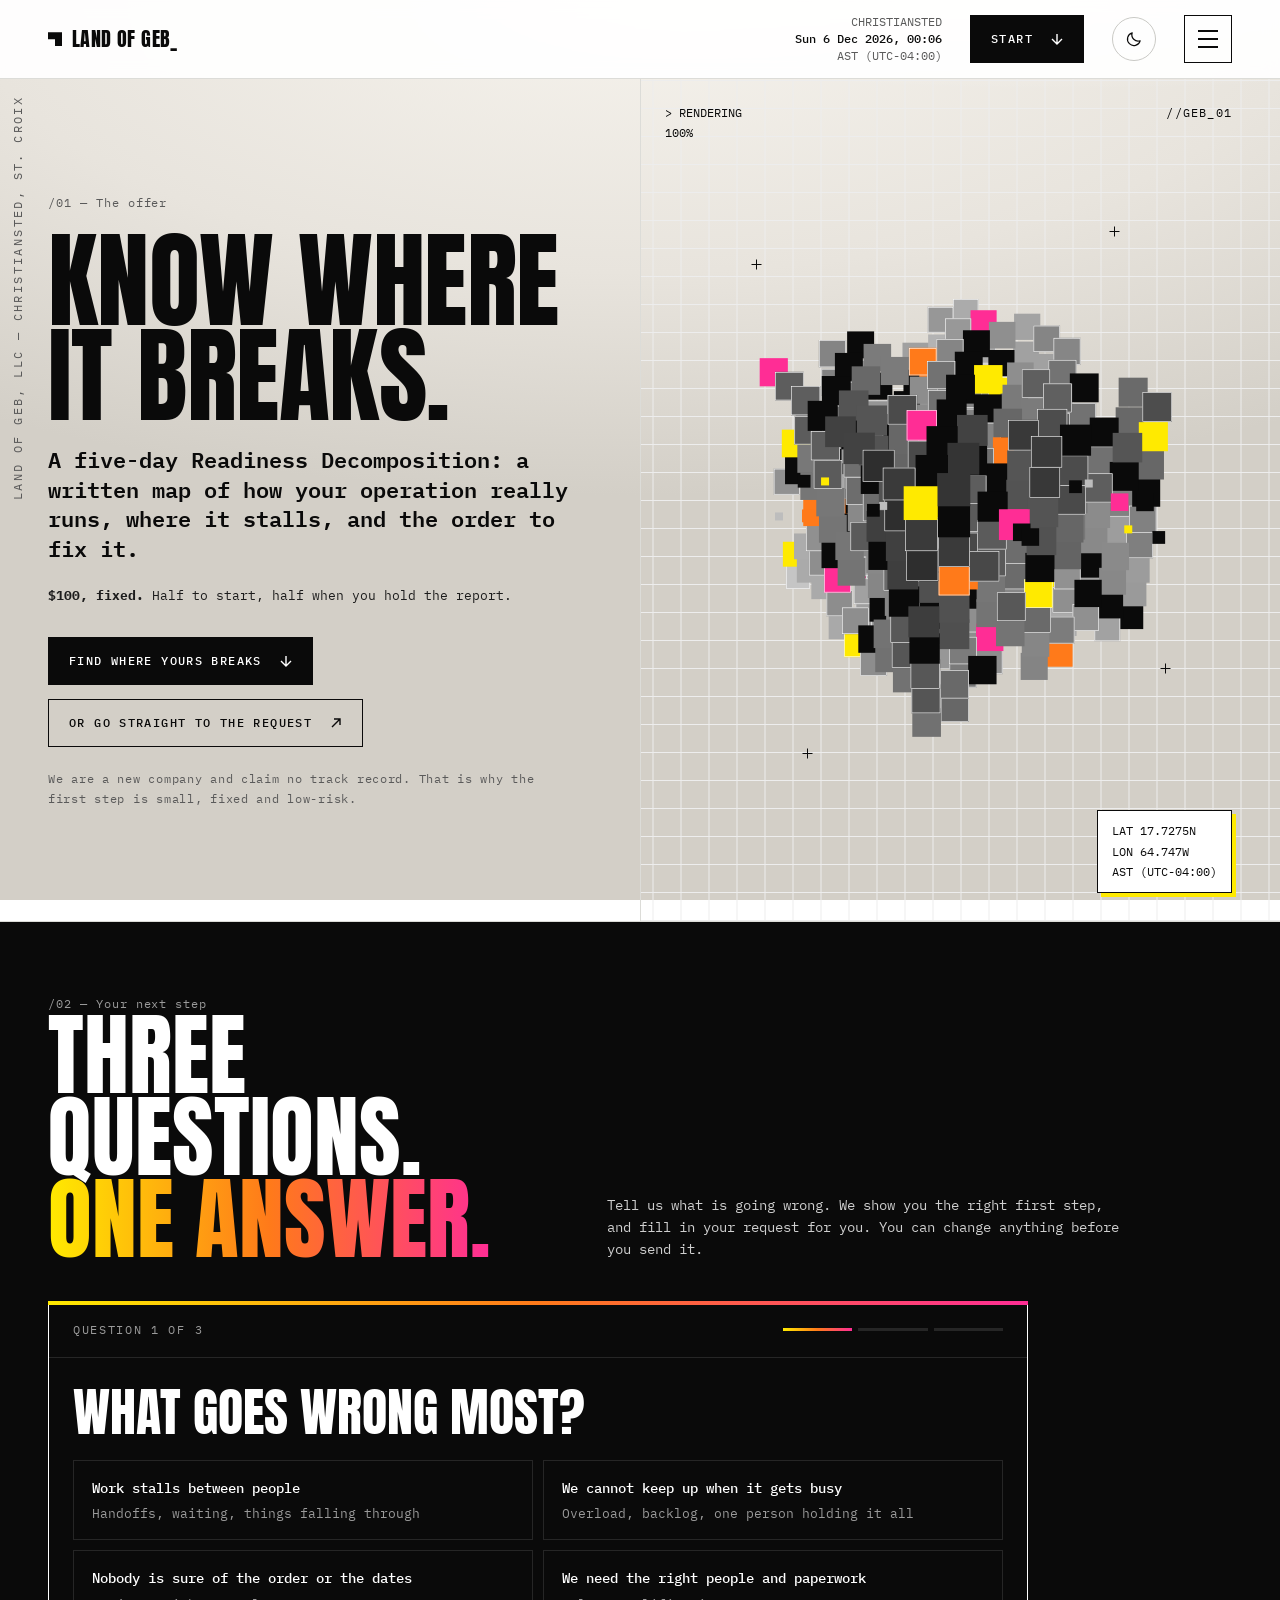
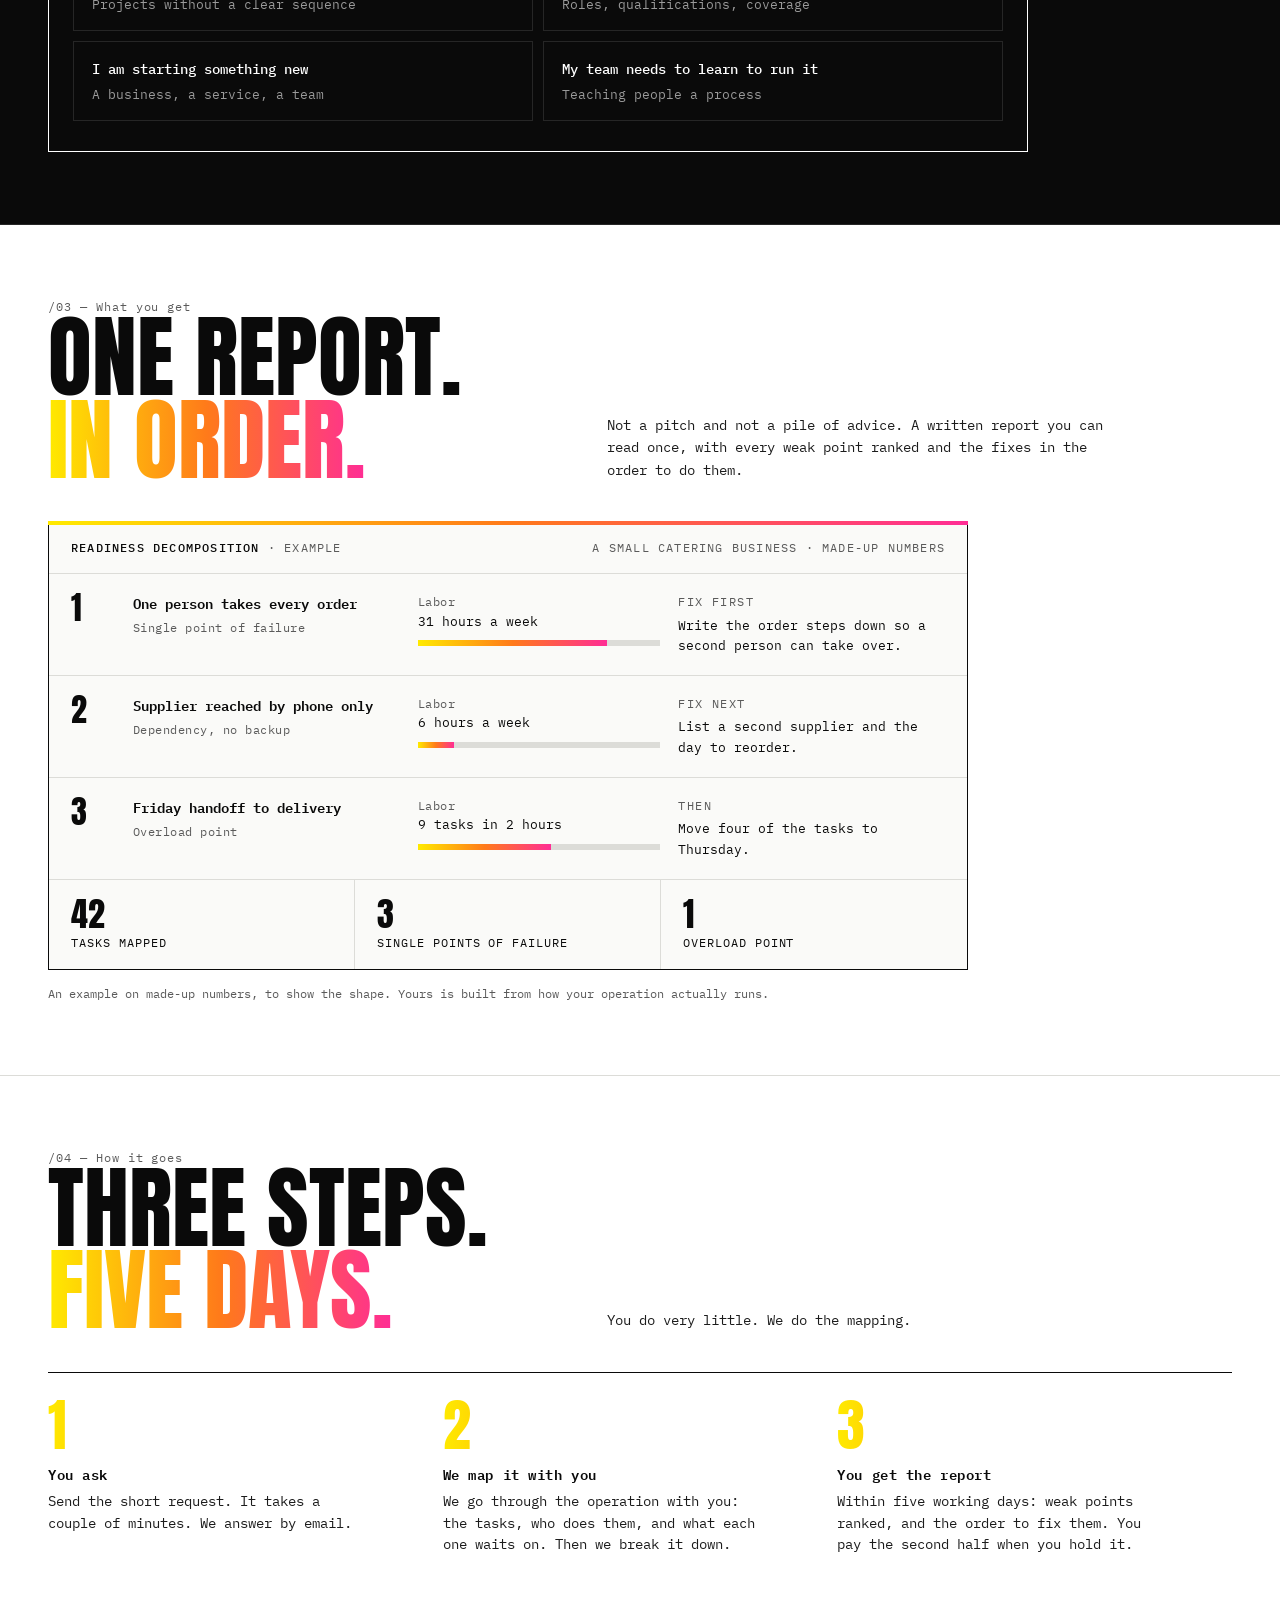
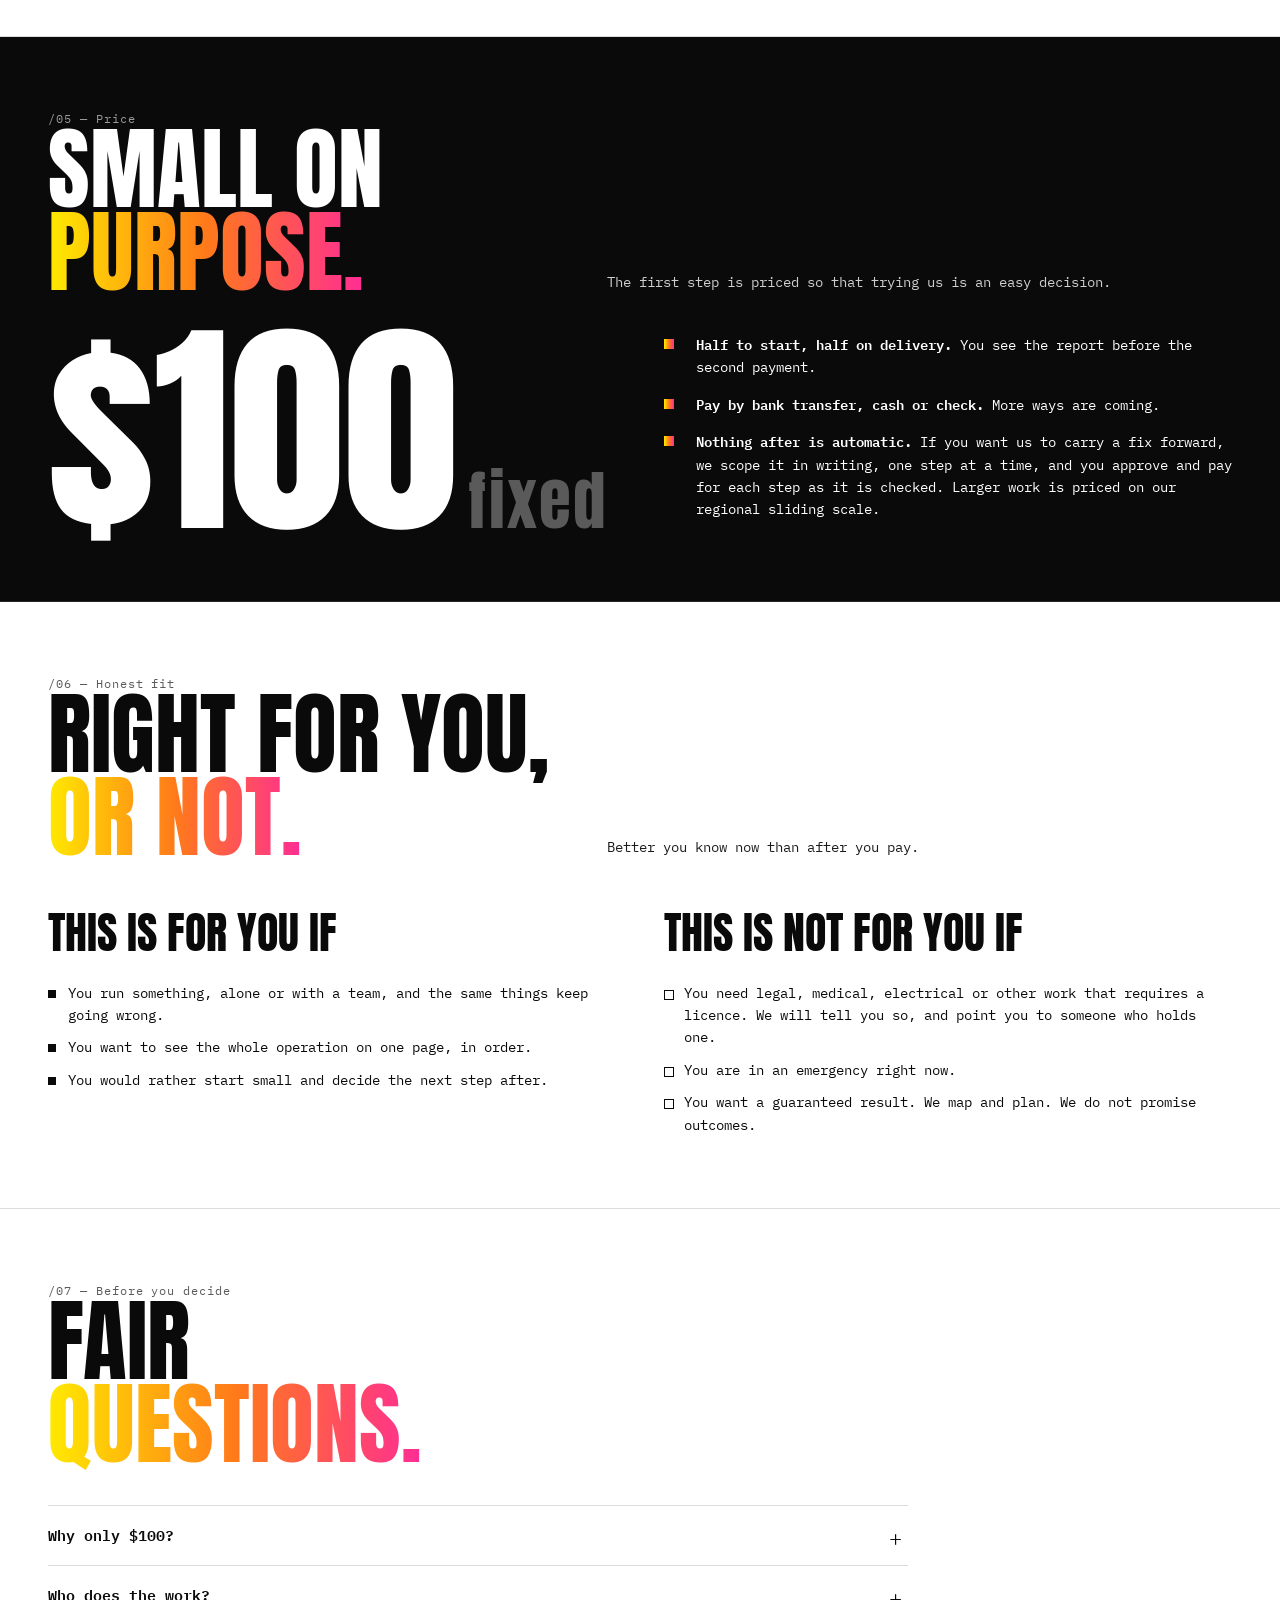
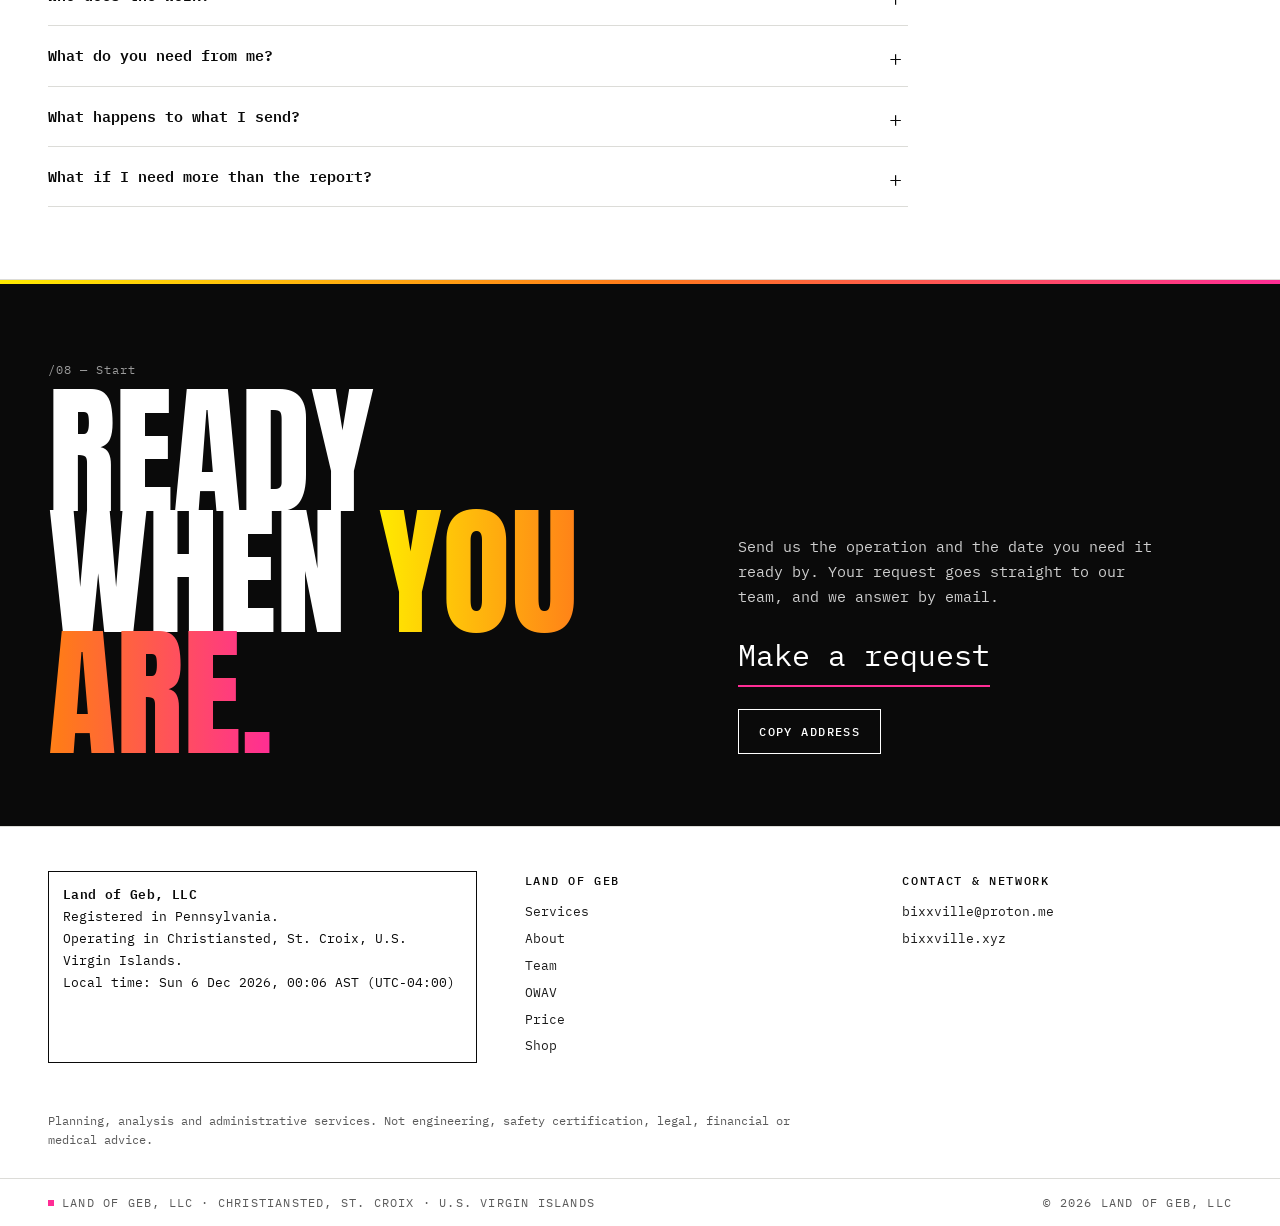
==== commit ba615c90: "OWAV page (university-style, established 2021, outdoors oriented); OWAV in the menu and footers Co-A" ====
--- a/index.html
+++ b/index.html
@@ -406,6 +406,7 @@
     <a href="services.html">Services</a>
     <a href="about.html">About</a>
     <a href="team.html">Team</a>
+    <a href="owav.html">OWAV</a>
     <a href="#pricing">Price</a>
     <a href="https://bixxville.myshopify.com" target="_blank" rel="noopener">Shop</a>
   </div>
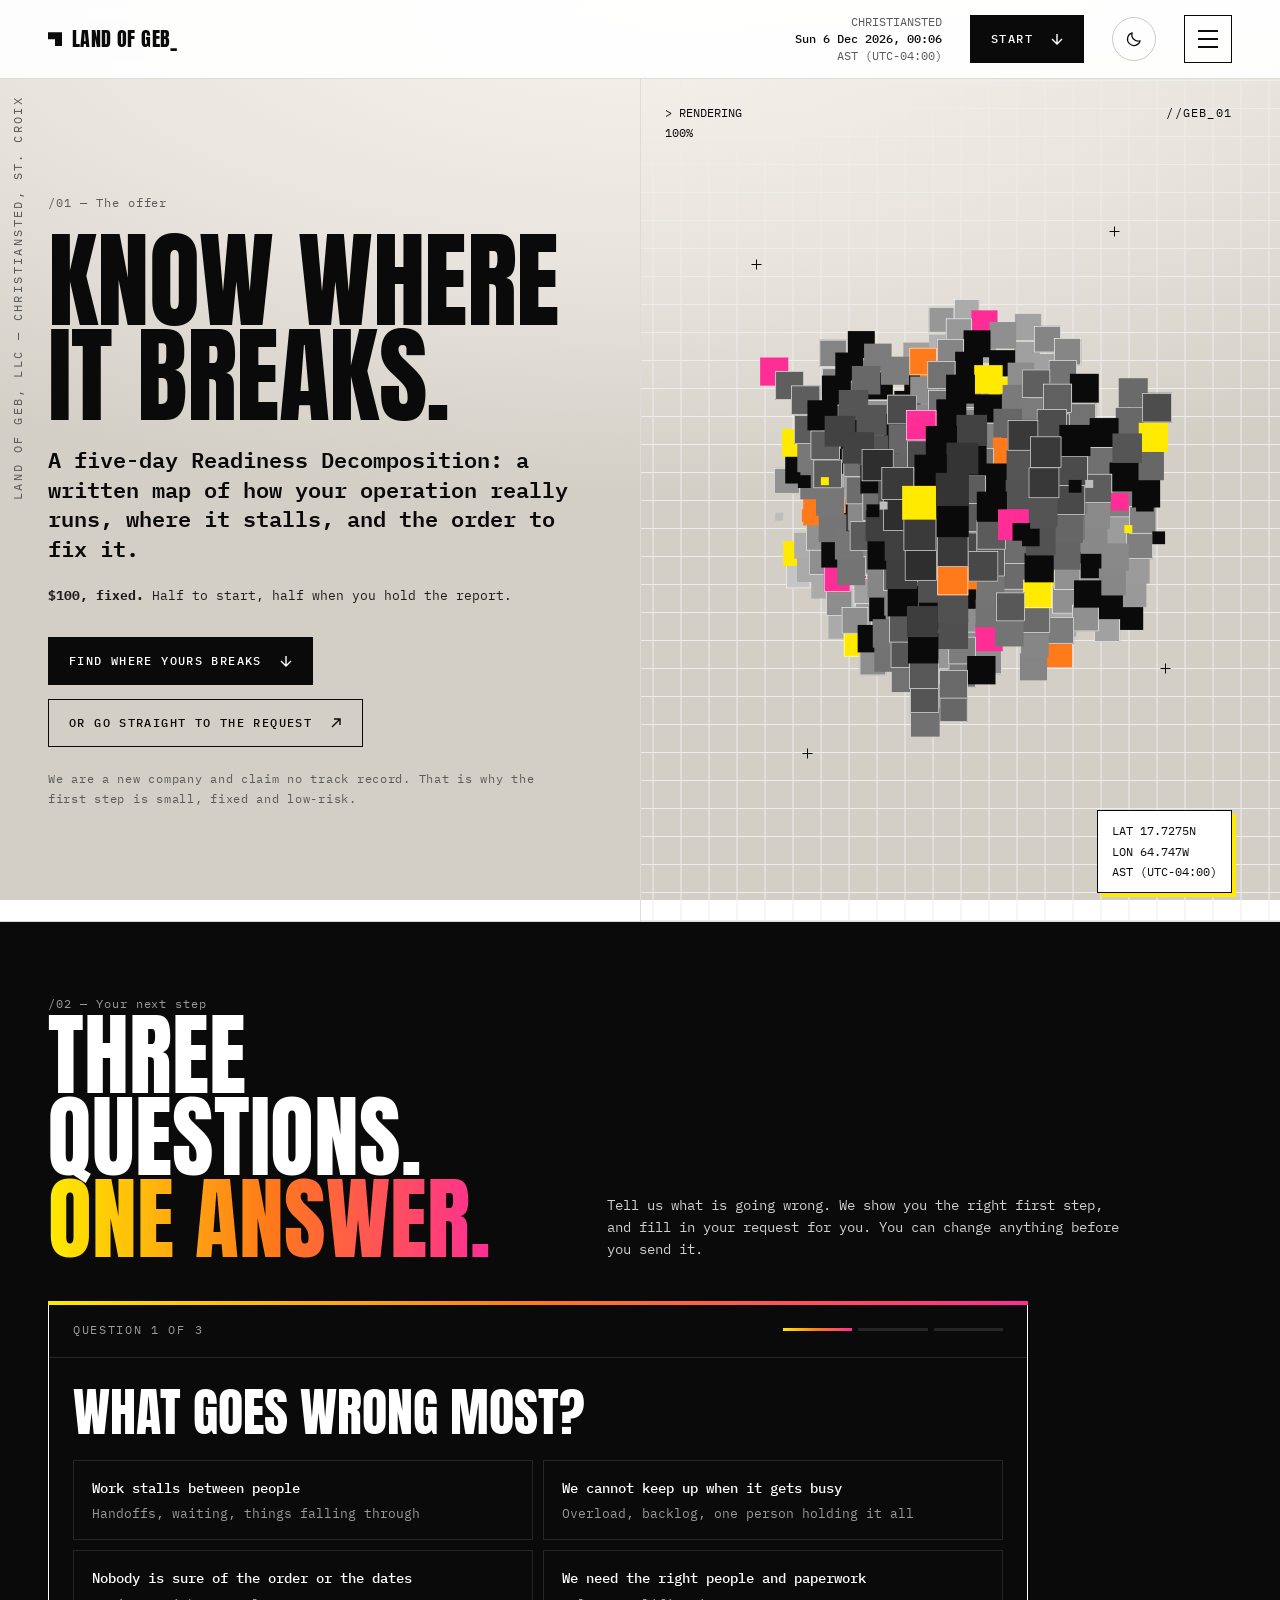
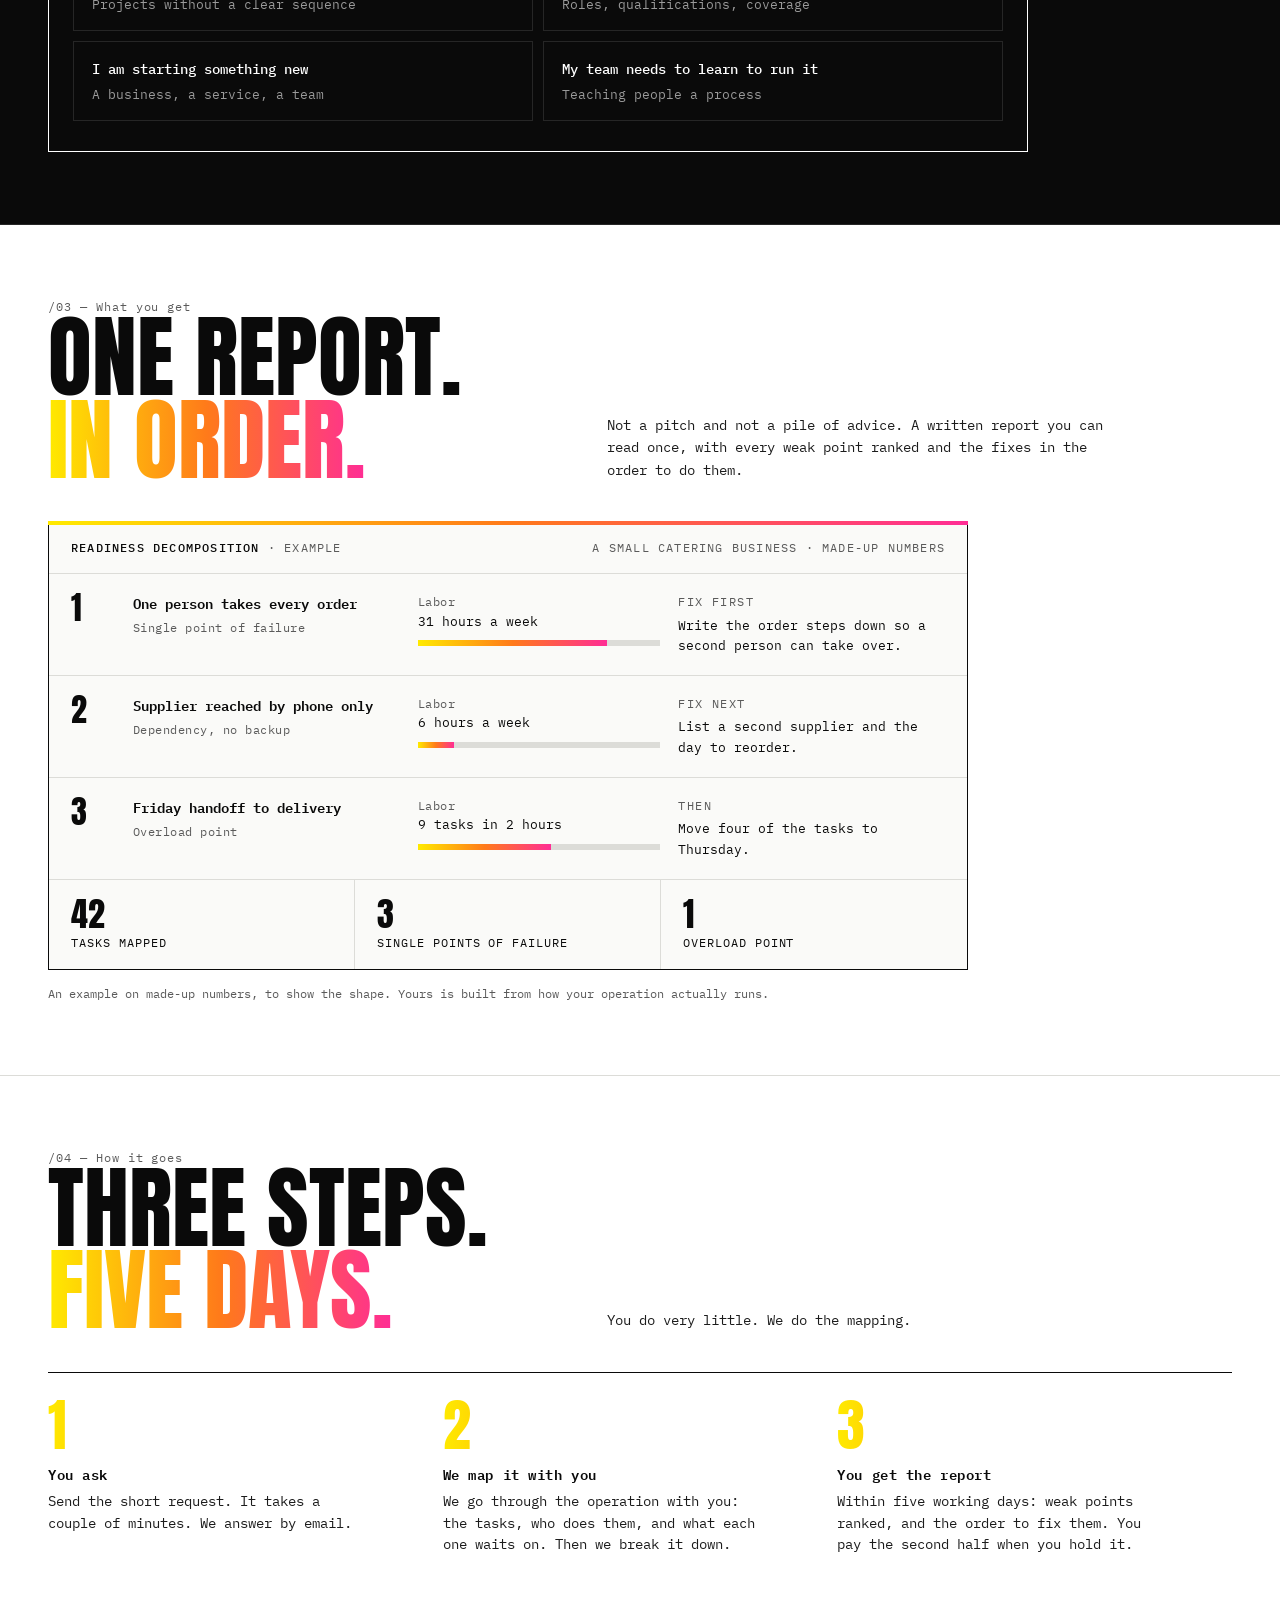
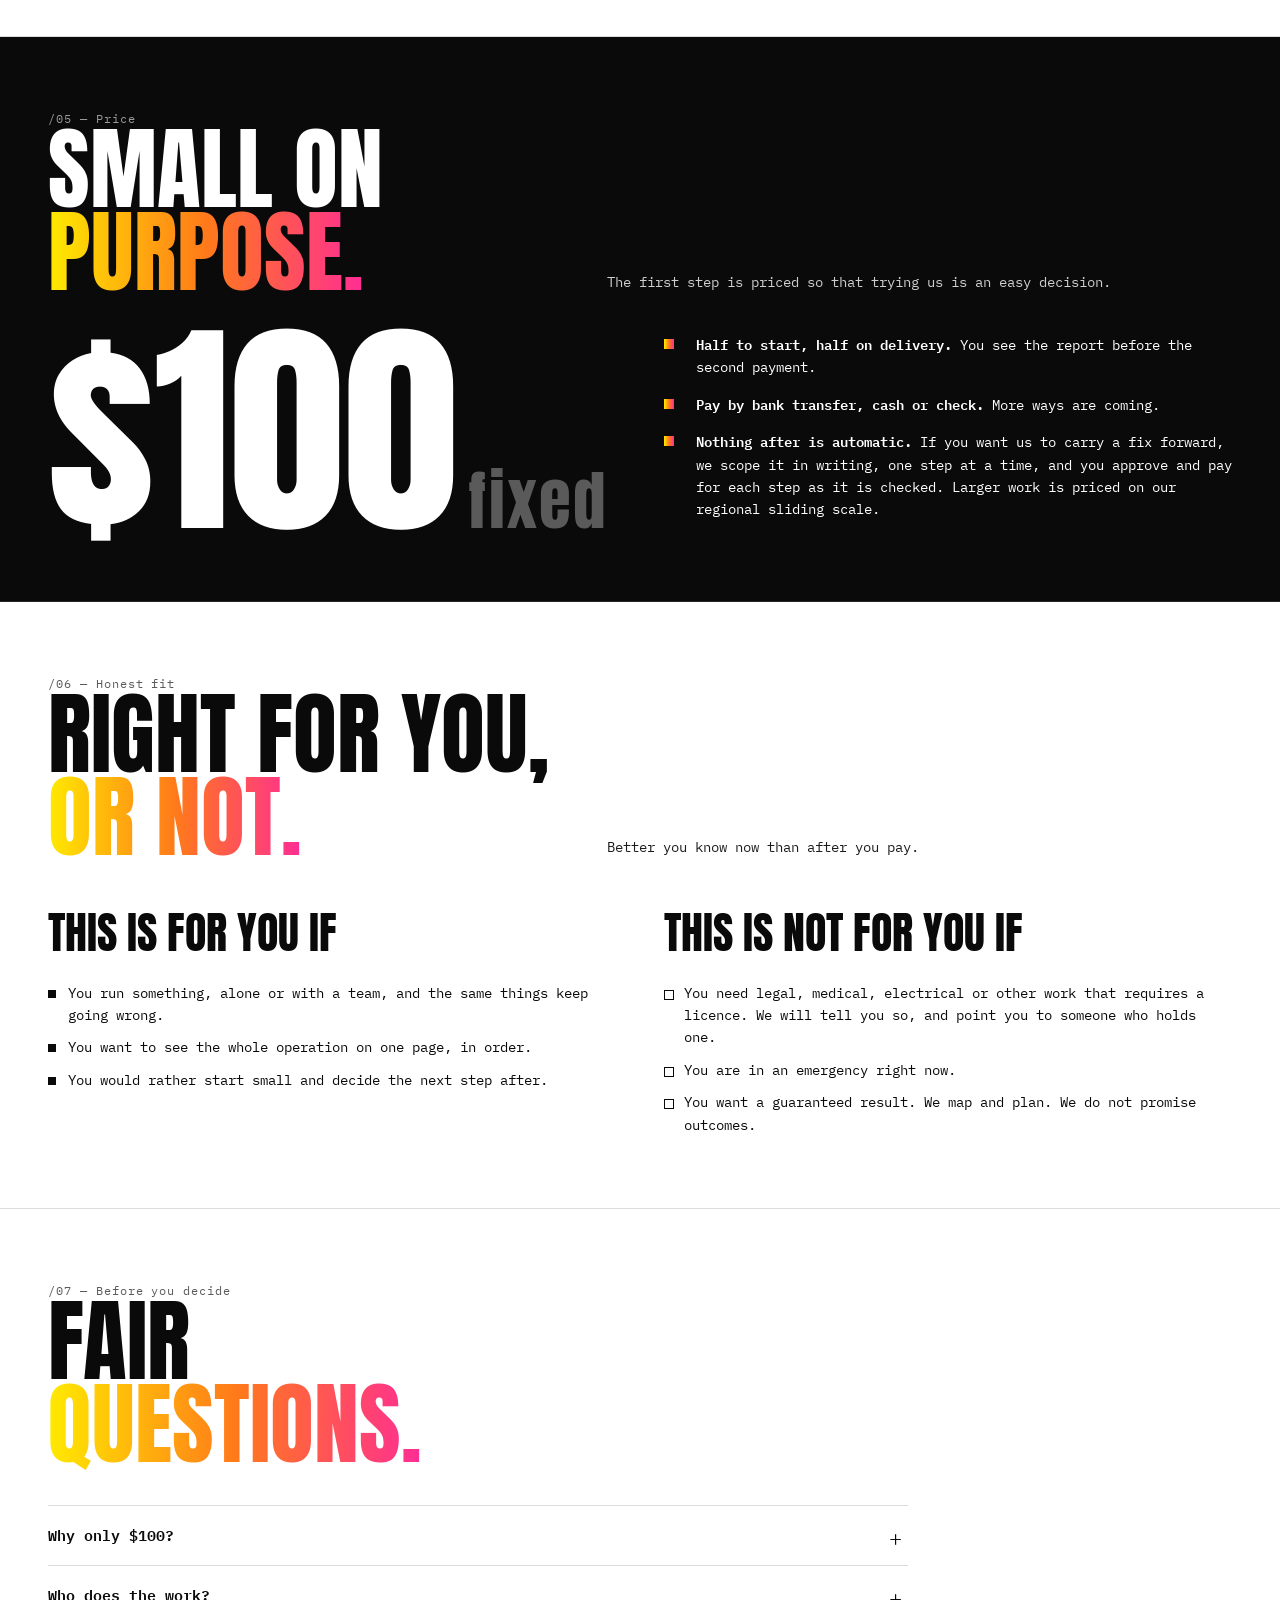
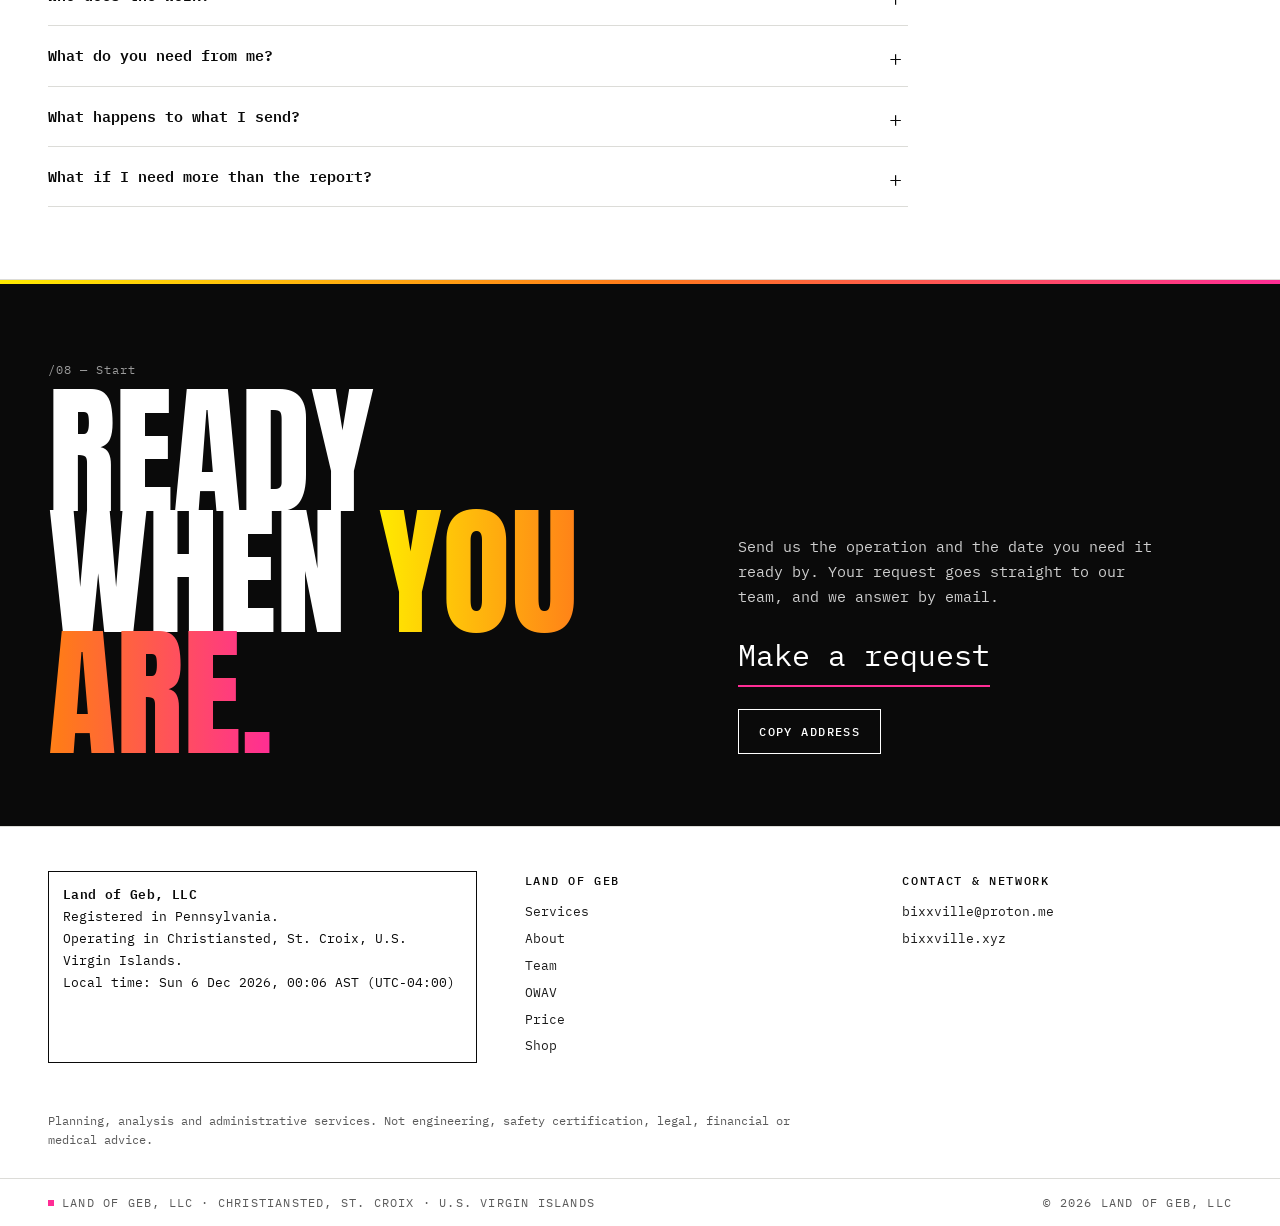
==== commit 084f1432: "Shop page: the Bixxville store's products on the site, checkout on Shopify; Shop links point to it; " ====
--- a/index.html
+++ b/index.html
@@ -408,7 +408,7 @@
     <a href="team.html">Team</a>
     <a href="owav.html">OWAV</a>
     <a href="#pricing">Price</a>
-    <a href="https://bixxville.myshopify.com" target="_blank" rel="noopener">Shop</a>
+    <a href="shop.html">Shop</a>
   </div>
   <div class="f-col">
     <h4>Contact &amp; network</h4>
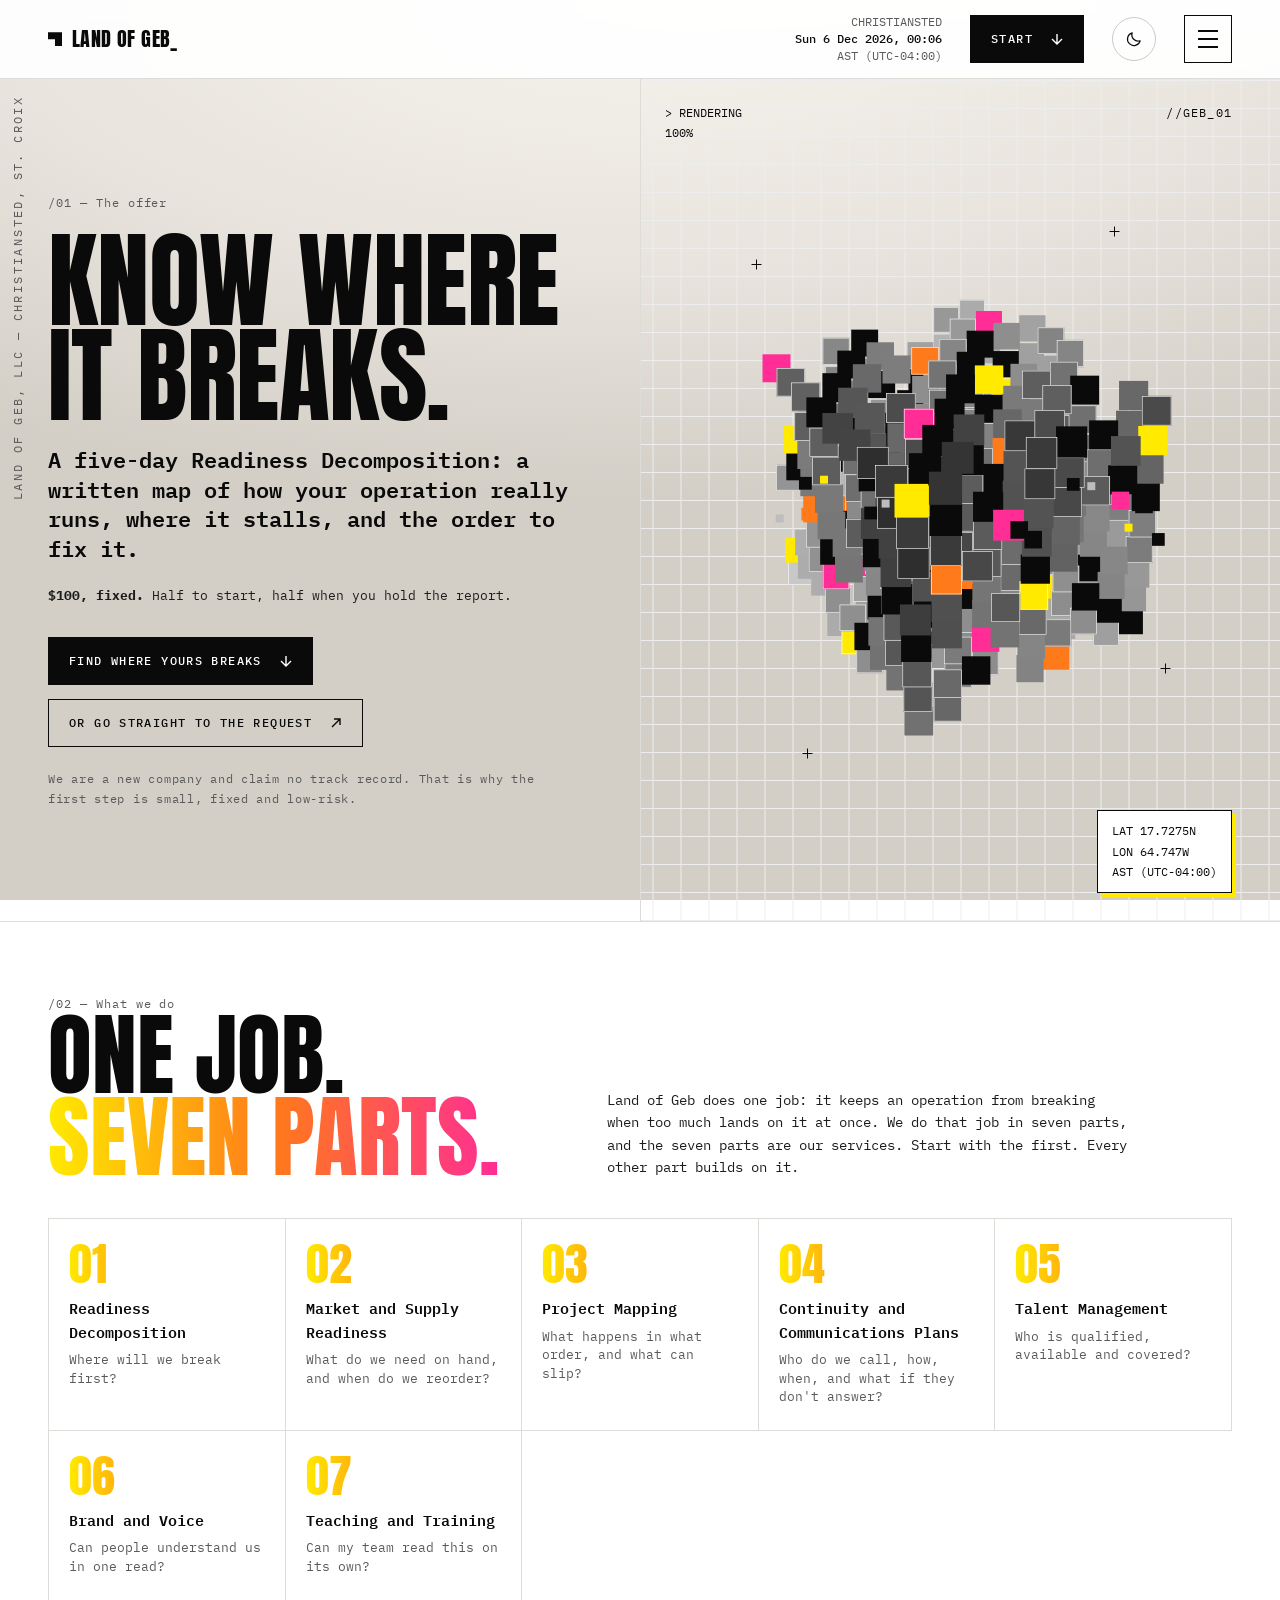
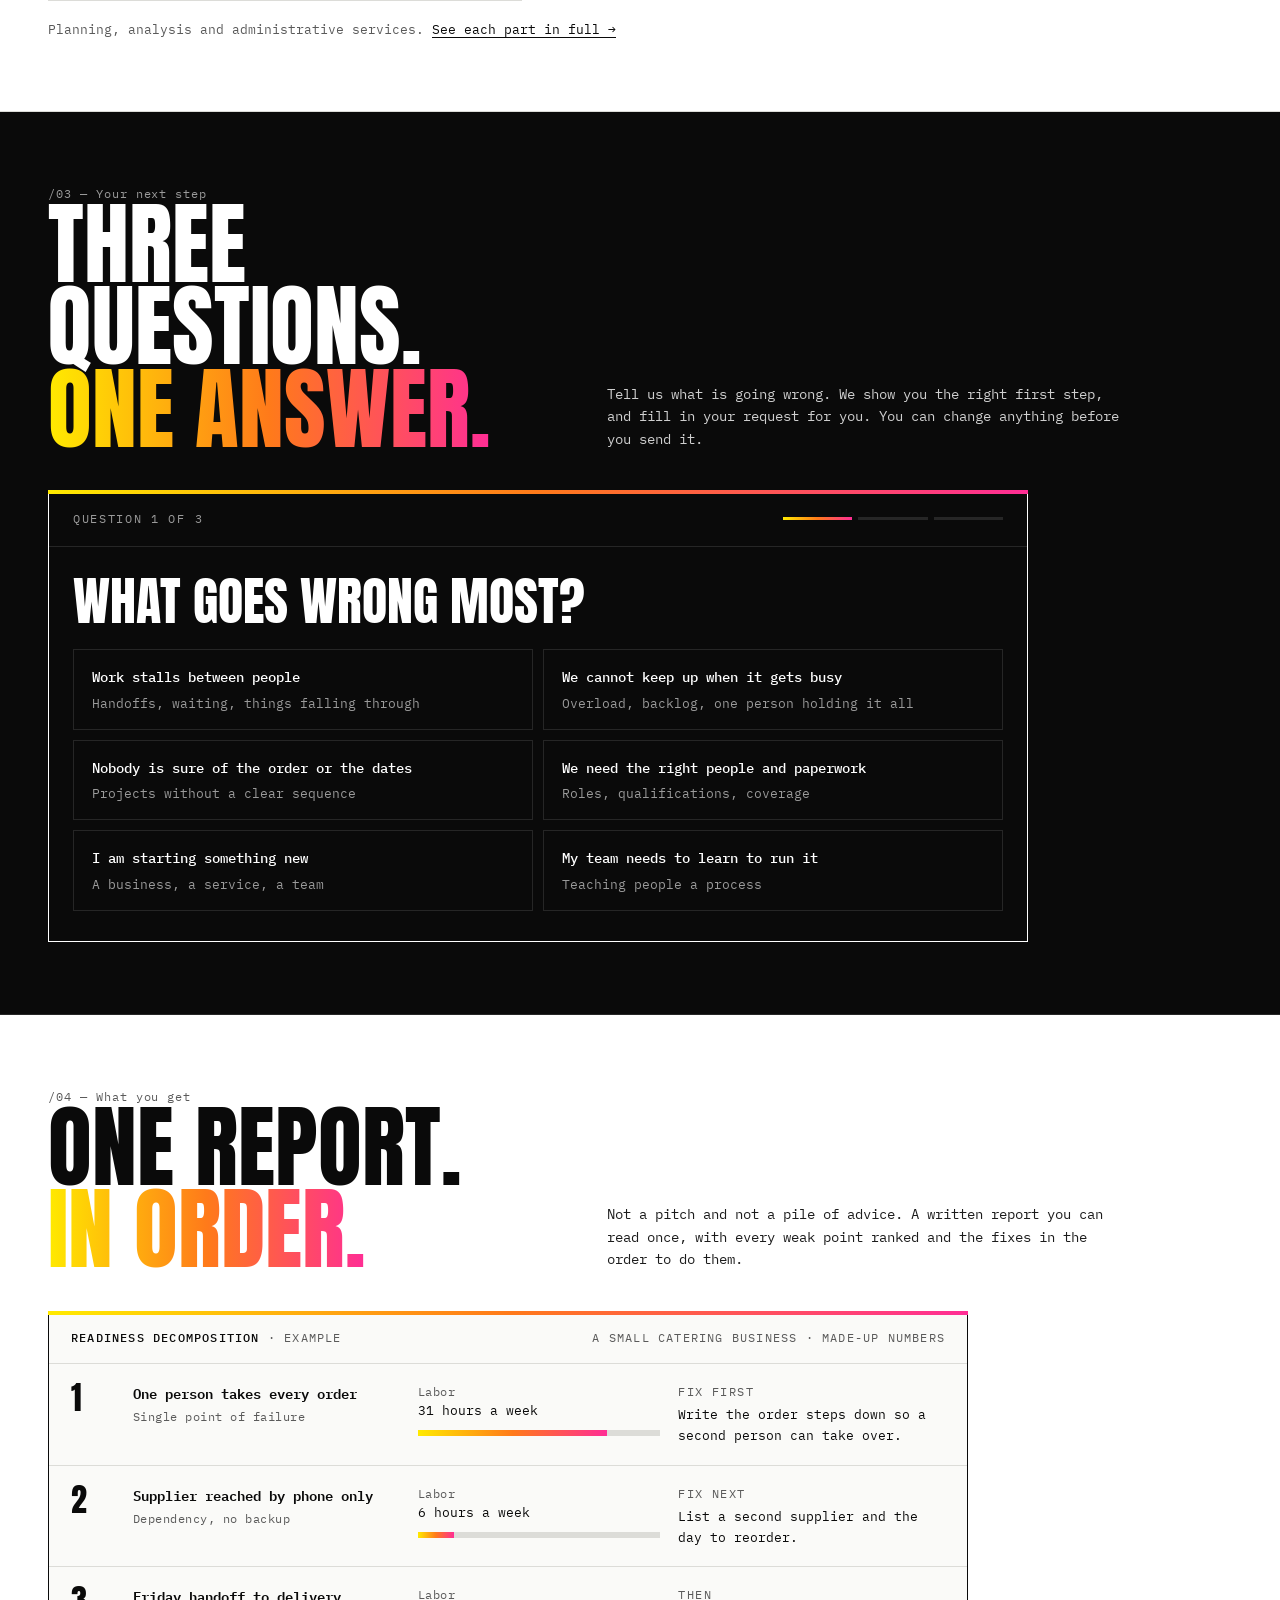
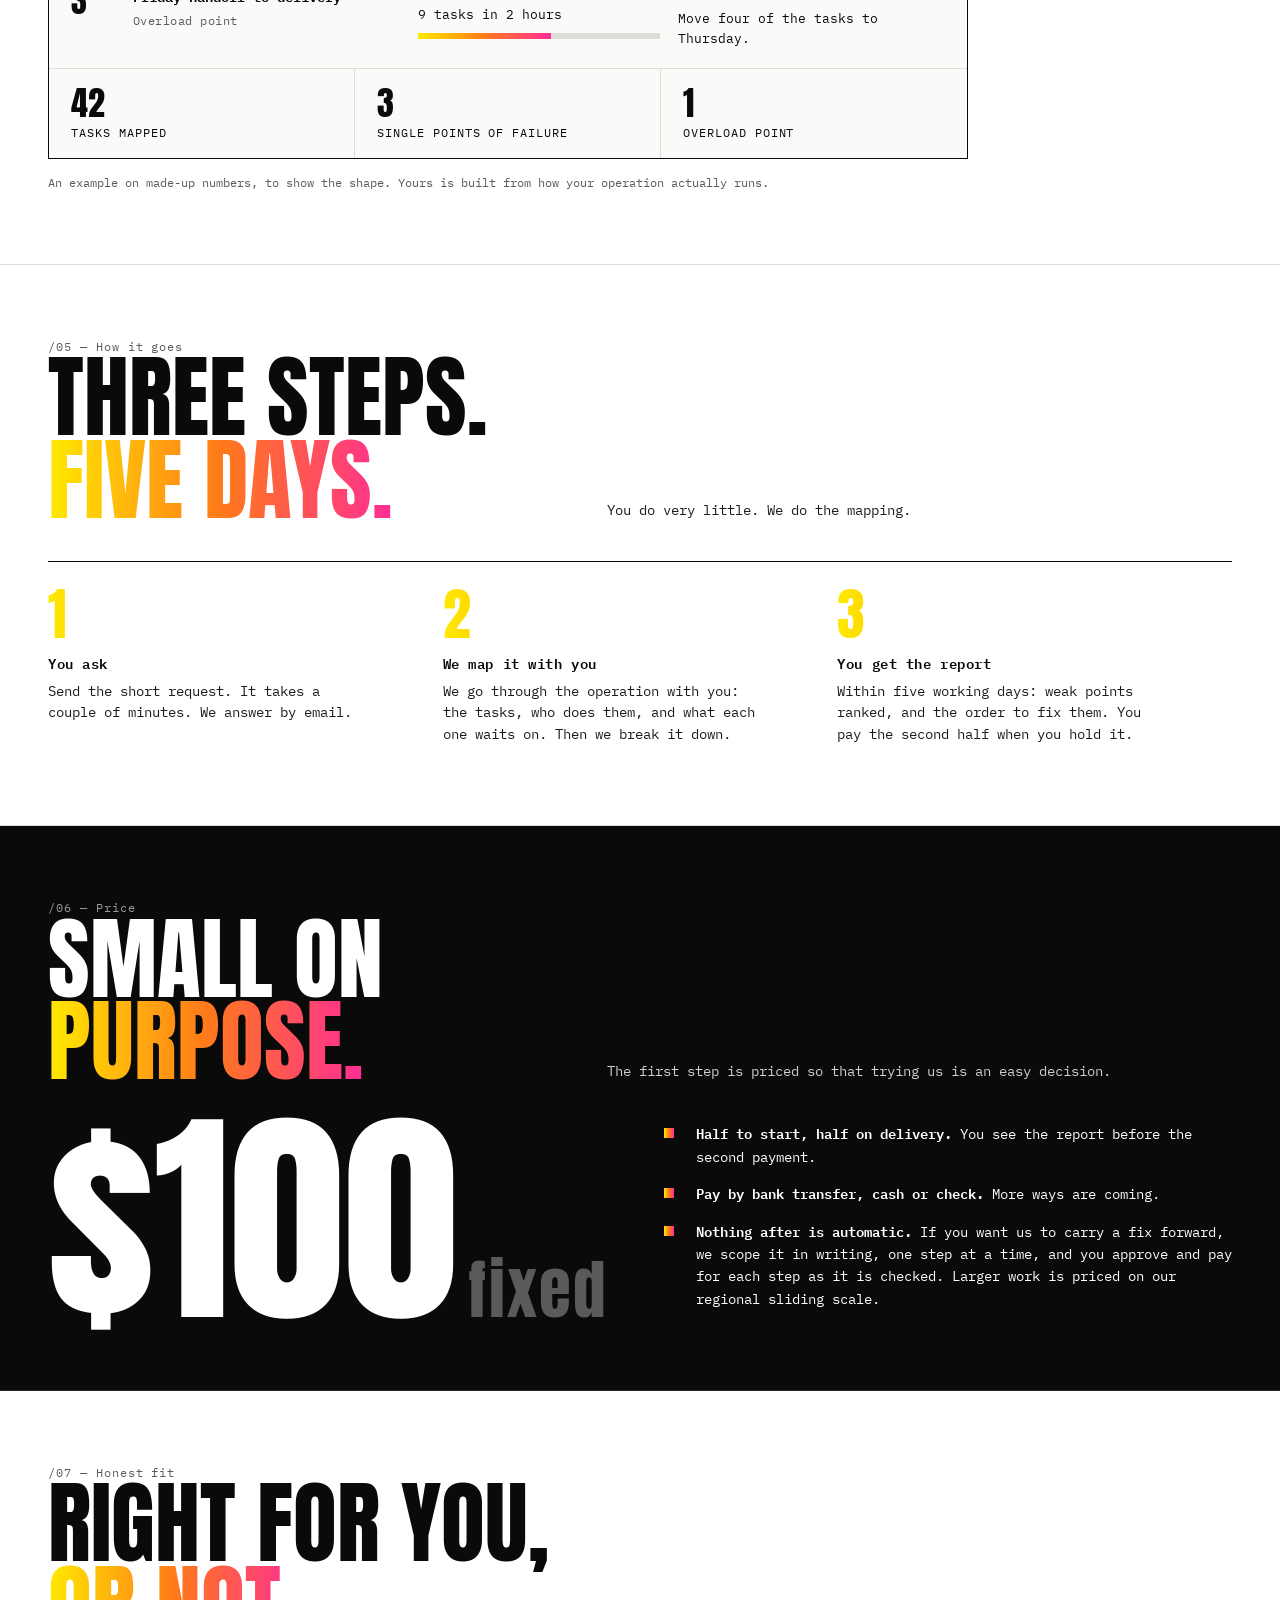
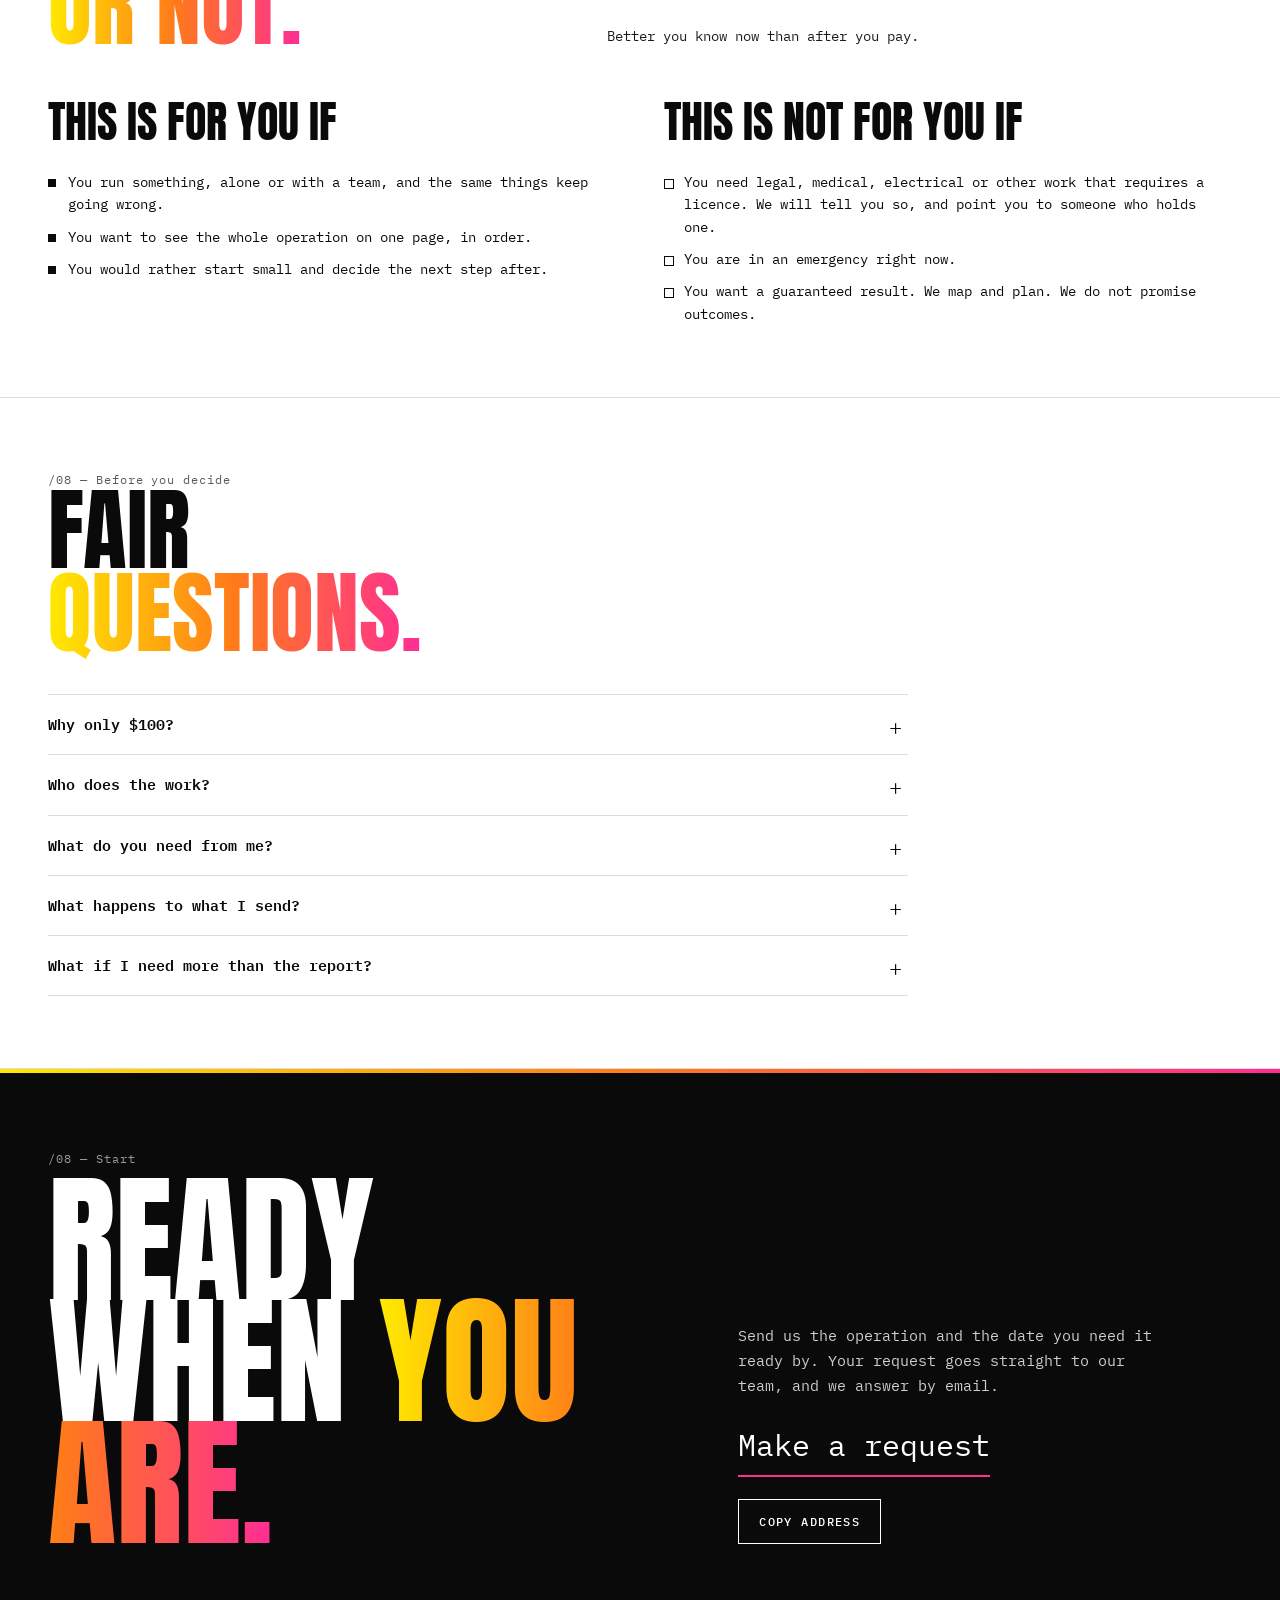
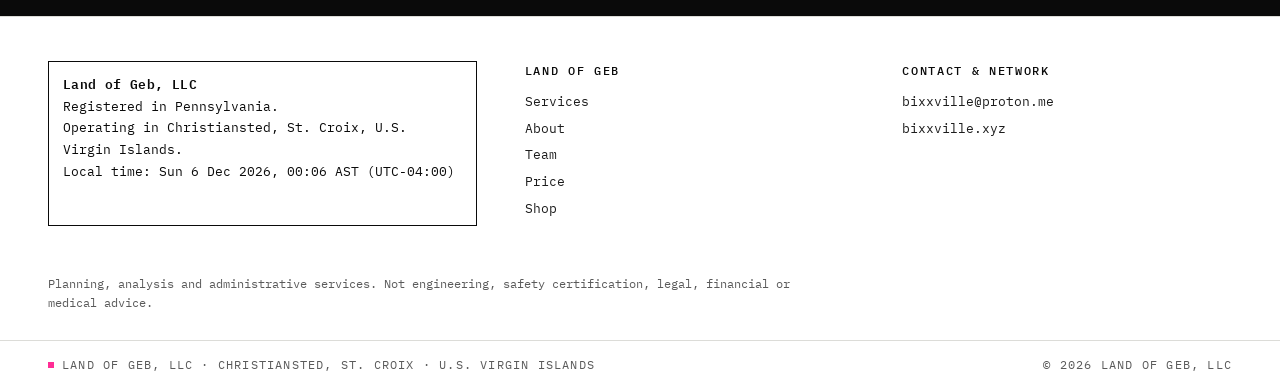
==== commit 3050fdc9: "Land of Geb: one job in seven parts; Bixxville OS moves backstage; OWAV leaves this site Home gets a" ====
--- a/index.html
+++ b/index.html
@@ -102,6 +102,15 @@
 
 /* guide */
 .guide{border:1px solid var(--t-band-ink);position:relative;max-width:980px}
+.seven{list-style:none;display:grid;grid-template-columns:repeat(auto-fit,minmax(230px,1fr));margin-top:34px;border-top:1px solid var(--line);border-left:1px solid var(--line)}
+.seven li{border-bottom:1px solid var(--line);border-right:1px solid var(--line)}
+.seven a{display:block;height:100%;padding:22px 20px 24px;transition:background .2s}
+.seven a:hover{background:rgba(0,0,0,.035)}
+.seven .n{display:block;font-family:var(--display);font-size:46px;line-height:1;margin-bottom:10px;background:var(--neon);-webkit-background-clip:text;background-clip:text;color:transparent}
+.seven b{display:block;font-size:14.5px;font-weight:600;margin-bottom:6px}
+.seven small{display:block;color:var(--grey);font-size:12.5px;line-height:1.5}
+.seven-note{margin-top:18px;font-size:12.5px;color:var(--grey)}
+.seven-note a{color:var(--ink);text-decoration:underline;text-underline-offset:3px}
 .guide::before{content:'';position:absolute;left:-1px;right:-1px;top:-1px;height:4px;background:var(--neon)}
 .g-top{display:flex;justify-content:space-between;align-items:center;gap:16px;padding:18px 24px;border-bottom:1px solid var(--line-dark);font-size:12px;letter-spacing:.14em;text-transform:uppercase;color:var(--t-band-muted)}
 .g-prog{display:flex;gap:6px;flex:1;max-width:220px}
@@ -288,10 +297,28 @@
     </div>
   </section>
 
-  <!-- ── 2 · Three questions, one recommendation ── -->
+  <!-- ── 2 · One job, seven parts ── -->
+  <section class="step" id="seven">
+    <div class="step-head">
+      <div><div class="idx rv">/02 — What we do</div><h2 class="rv">One job.<br><span class="neon-text">Seven parts.</span></h2></div>
+      <p class="rv">Land of Geb does one job: it keeps an operation from breaking when too much lands on it at once. We do that job in seven parts, and the seven parts are our services. Start with the first. Every other part builds on it.</p>
+    </div>
+    <ol class="seven rv">
+      <li><a href="services.html#readiness-decomposition"><span class="n">01</span><b>Readiness Decomposition</b><small>Where will we break first?</small></a></li>
+      <li><a href="services.html#market-and-supply-readiness"><span class="n">02</span><b>Market and Supply Readiness</b><small>What do we need on hand, and when do we reorder?</small></a></li>
+      <li><a href="services.html#project-mapping"><span class="n">03</span><b>Project Mapping</b><small>What happens in what order, and what can slip?</small></a></li>
+      <li><a href="services.html#continuity-and-communications"><span class="n">04</span><b>Continuity and Communications Plans</b><small>Who do we call, how, when, and what if they don't answer?</small></a></li>
+      <li><a href="services.html#talent-management"><span class="n">05</span><b>Talent Management</b><small>Who is qualified, available and covered?</small></a></li>
+      <li><a href="services.html#brand-and-voice"><span class="n">06</span><b>Brand and Voice</b><small>Can people understand us in one read?</small></a></li>
+      <li><a href="services.html#teaching-and-training"><span class="n">07</span><b>Teaching and Training</b><small>Can my team read this on its own?</small></a></li>
+    </ol>
+    <p class="seven-note rv">Planning, analysis and administrative services. <a href="services.html">See each part in full →</a></p>
+  </section>
+
+  <!-- ── 3 · Three questions, one recommendation ── -->
   <section class="step dark" id="guide">
     <div class="step-head">
-      <div><div class="idx rv">/02 — Your next step</div><h2 class="rv">Three questions.<br><span class="neon-text">One answer.</span></h2></div>
+      <div><div class="idx rv">/03 — Your next step</div><h2 class="rv">Three questions.<br><span class="neon-text">One answer.</span></h2></div>
       <p class="rv">Tell us what is going wrong. We show you the right first step, and fill in your request for you. You can change anything before you send it.</p>
     </div>
     <div class="guide rv" id="guideBox">
@@ -303,7 +330,7 @@
   <!-- ── 3 · What you get ── -->
   <section class="step" id="get">
     <div class="step-head">
-      <div><div class="idx rv">/03 — What you get</div><h2 class="rv">One report.<br><span class="neon-text">In order.</span></h2></div>
+      <div><div class="idx rv">/04 — What you get</div><h2 class="rv">One report.<br><span class="neon-text">In order.</span></h2></div>
       <p class="rv">Not a pitch and not a pile of advice. A written report you can read once, with every weak point ranked and the fixes in the order to do them.</p>
     </div>
     <div class="report rv">
@@ -319,7 +346,7 @@
   <!-- ── 4 · How it goes ── -->
   <section class="step" id="how">
     <div class="step-head">
-      <div><div class="idx rv">/04 — How it goes</div><h2 class="rv">Three steps.<br><span class="neon-text">Five days.</span></h2></div>
+      <div><div class="idx rv">/05 — How it goes</div><h2 class="rv">Three steps.<br><span class="neon-text">Five days.</span></h2></div>
       <p class="rv">You do very little. We do the mapping.</p>
     </div>
     <div class="path rv">
@@ -332,7 +359,7 @@
   <!-- ── 5 · Price ── -->
   <section class="step dark" id="pricing">
     <div class="step-head">
-      <div><div class="idx rv">/05 — Price</div><h2 class="rv">Small on<br><span class="neon-text">purpose.</span></h2></div>
+      <div><div class="idx rv">/06 — Price</div><h2 class="rv">Small on<br><span class="neon-text">purpose.</span></h2></div>
       <p class="rv">The first step is priced so that trying us is an easy decision.</p>
     </div>
     <div class="price-grid">
@@ -348,7 +375,7 @@
   <!-- ── 6 · Who it is for, and who it is not ── -->
   <section class="step" id="fit">
     <div class="step-head">
-      <div><div class="idx rv">/06 — Honest fit</div><h2 class="rv">Right for you,<br><span class="neon-text">or not.</span></h2></div>
+      <div><div class="idx rv">/07 — Honest fit</div><h2 class="rv">Right for you,<br><span class="neon-text">or not.</span></h2></div>
       <p class="rv">Better you know now than after you pay.</p>
     </div>
     <div class="fit rv">
@@ -366,7 +393,7 @@
   <!-- ── 7 · The questions people ask before they decide ── -->
   <section class="step" id="questions">
     <div class="step-head">
-      <div><div class="idx rv">/07 — Before you decide</div><h2 class="rv">Fair<br><span class="neon-text">questions.</span></h2></div>
+      <div><div class="idx rv">/08 — Before you decide</div><h2 class="rv">Fair<br><span class="neon-text">questions.</span></h2></div>
       <p class="rv"></p>
     </div>
     <div class="faq rv">
@@ -406,7 +433,6 @@
     <a href="services.html">Services</a>
     <a href="about.html">About</a>
     <a href="team.html">Team</a>
-    <a href="owav.html">OWAV</a>
     <a href="#pricing">Price</a>
     <a href="shop.html">Shop</a>
   </div>
@@ -448,7 +474,7 @@
       { v: 'busy',   t: 'We cannot keep up when it gets busy', s: 'Overload, backlog, one person holding it all', next: 'Talent Management' },
       { v: 'order',  t: 'Nobody is sure of the order or the dates', s: 'Projects without a clear sequence', next: 'Project Mapping' },
       { v: 'people', t: 'We need the right people and paperwork', s: 'Roles, qualifications, coverage', next: 'Talent Management' },
-      { v: 'new',    t: 'I am starting something new', s: 'A business, a service, a team', next: 'Full Business Build' },
+      { v: 'new',    t: 'I am starting something new', s: 'A business, a service, a team', next: 'Readiness Decomposition' },
       { v: 'teach',  t: 'My team needs to learn to run it', s: 'Teaching people a process', direct: 'teaching-and-training', directName: 'Teaching and Training' },
     ] },
     { key: 'when', q: 'When do you need it?', opts: [
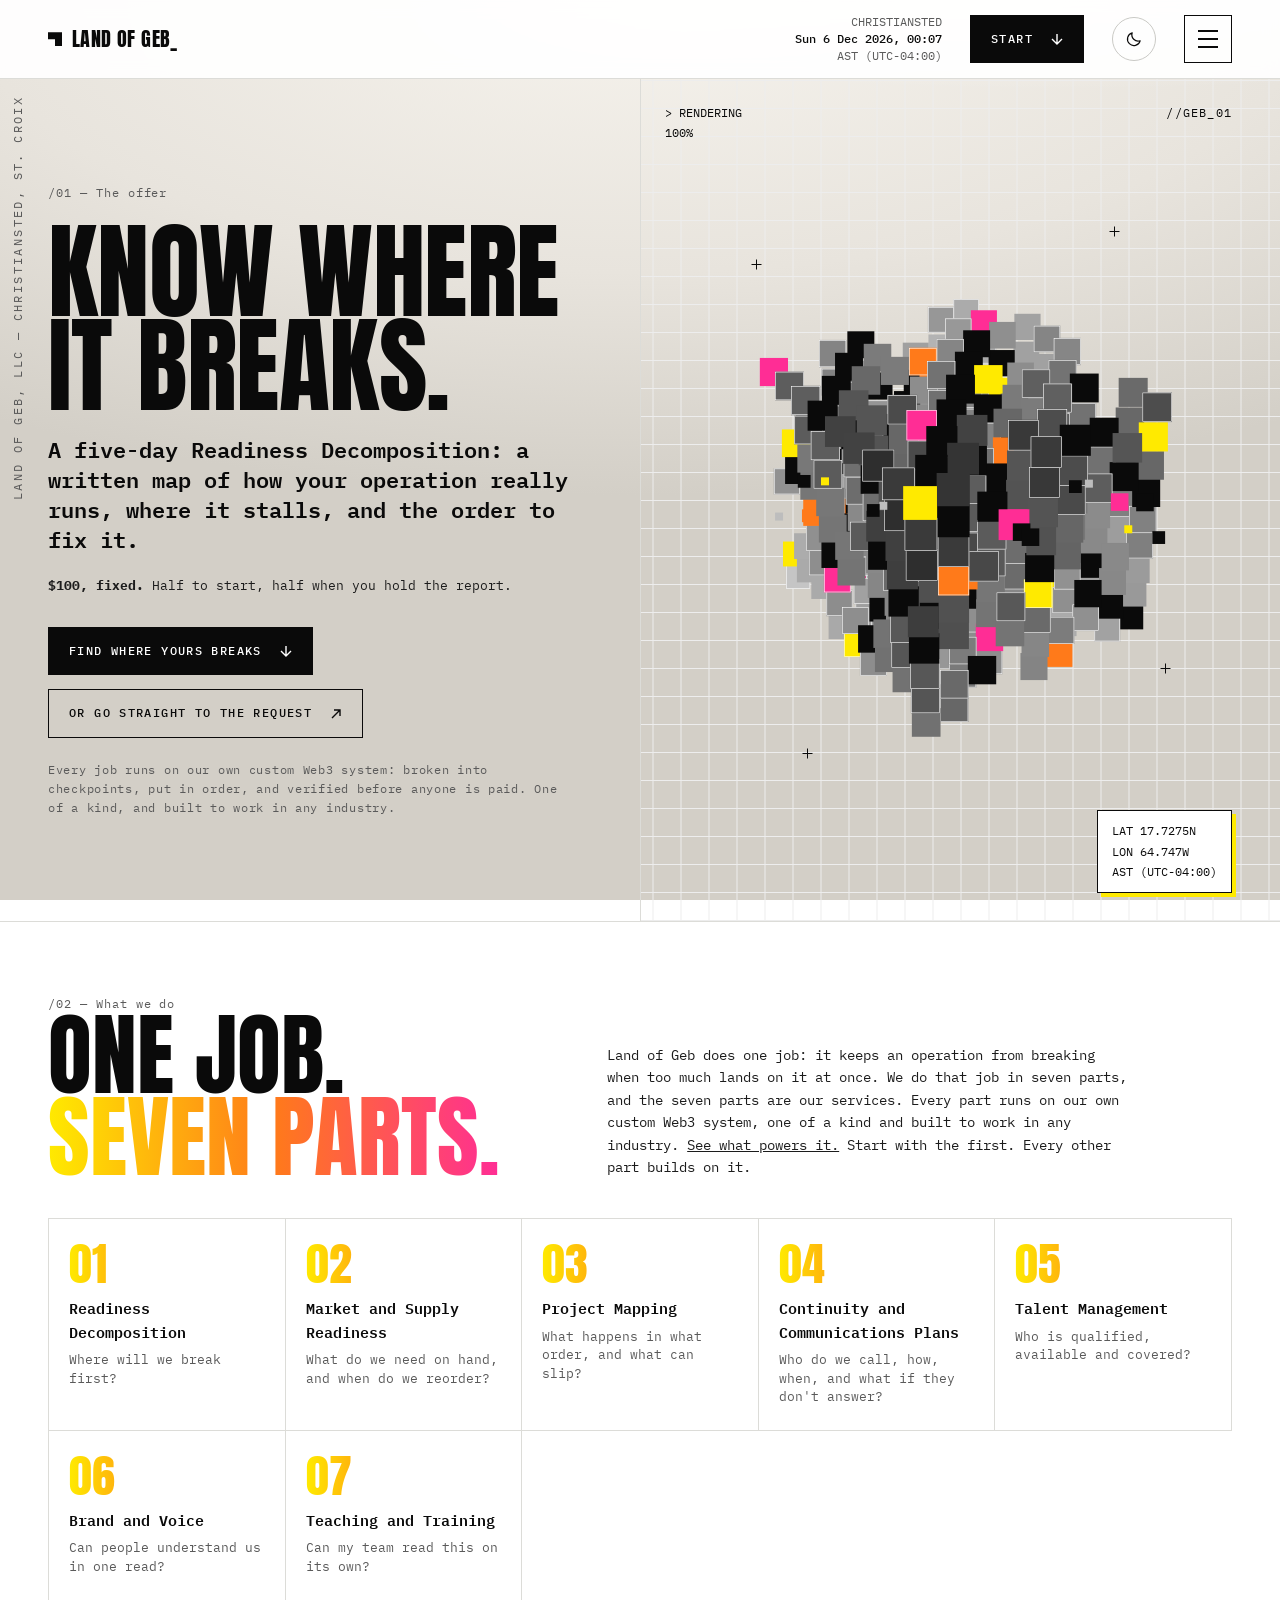
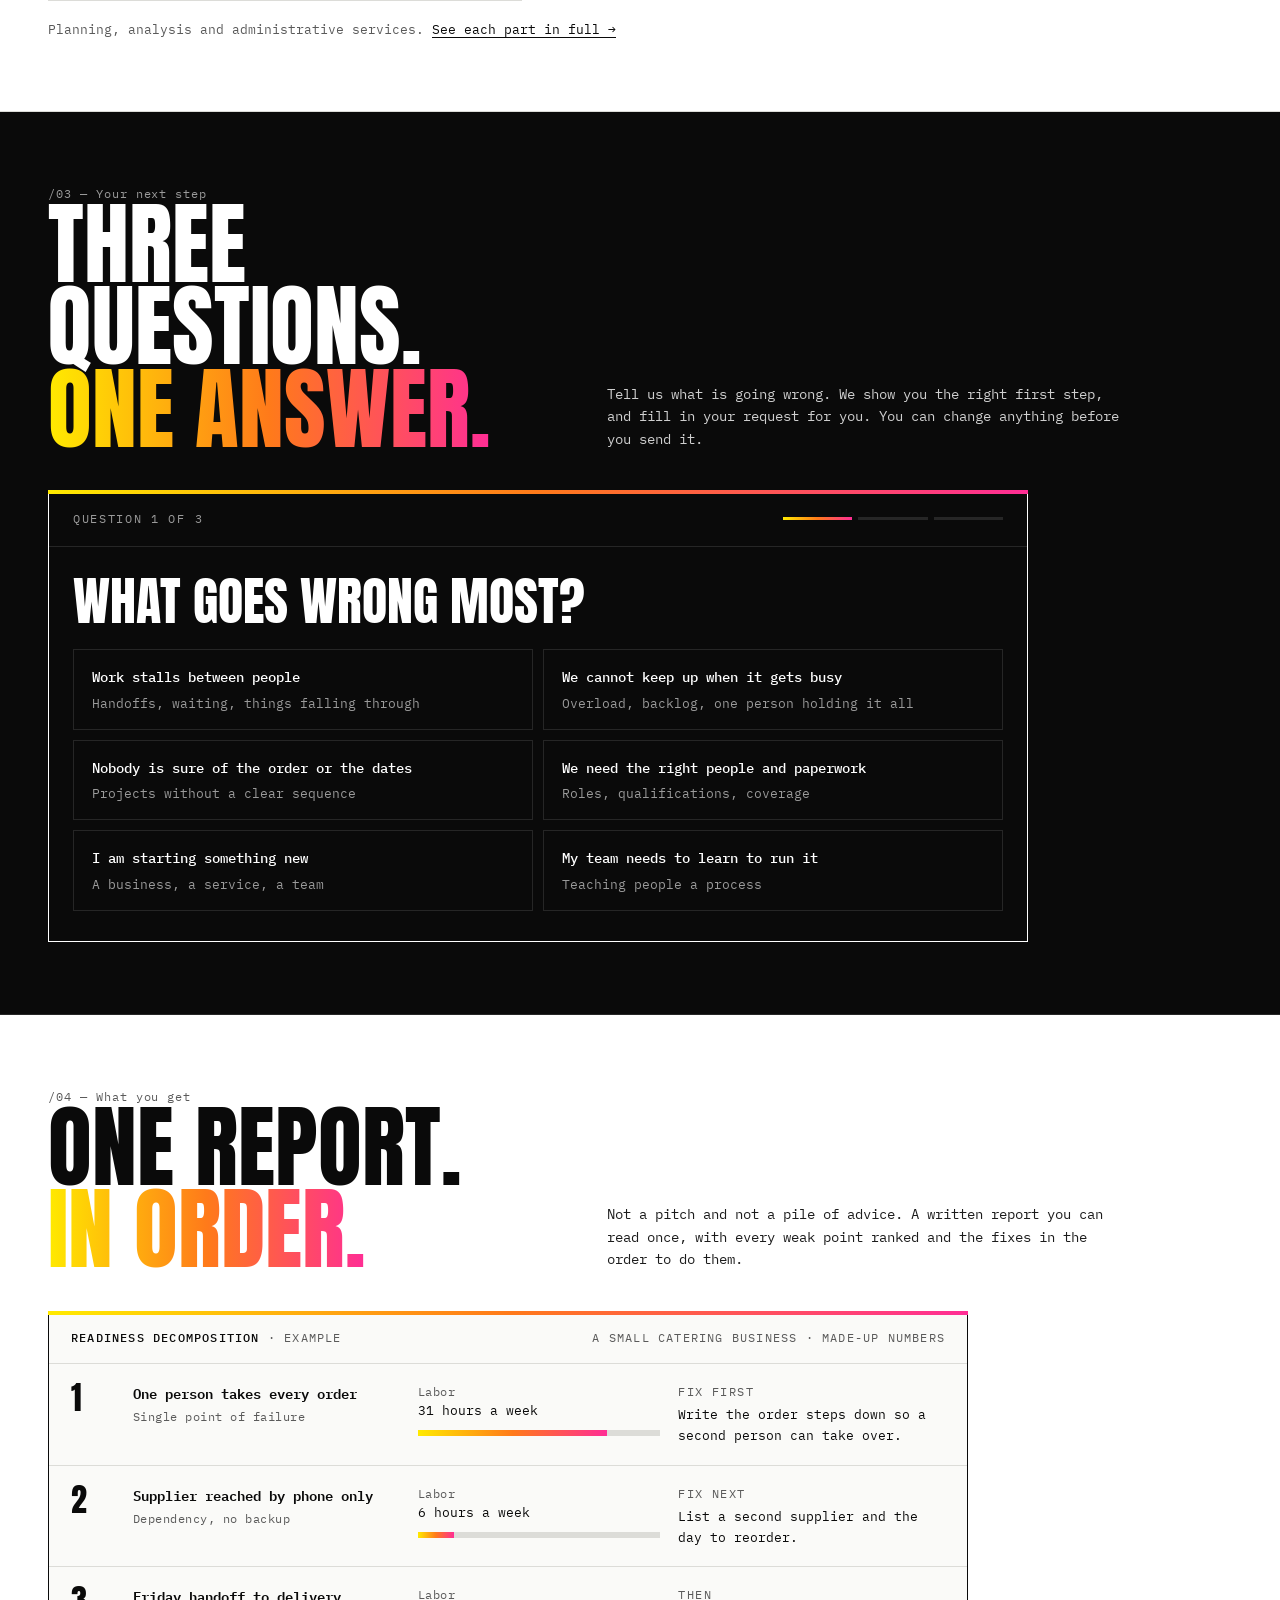
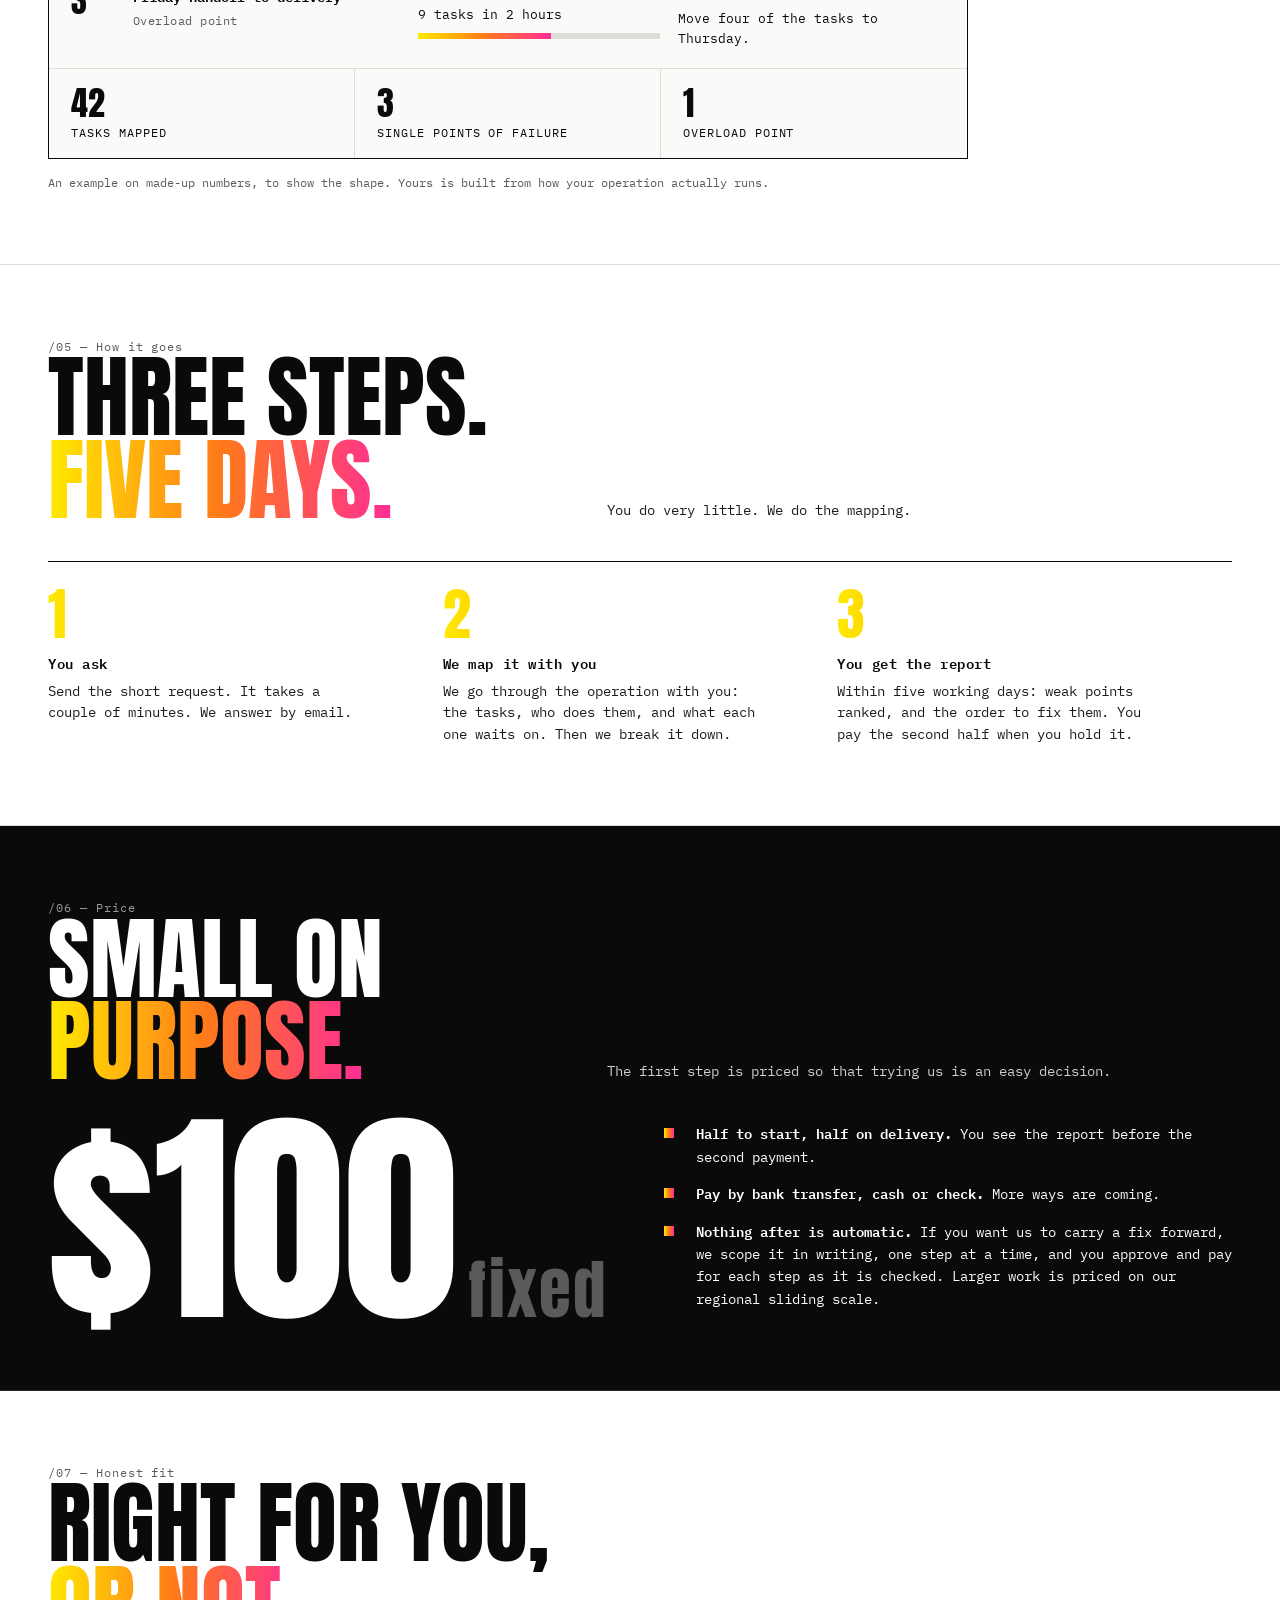
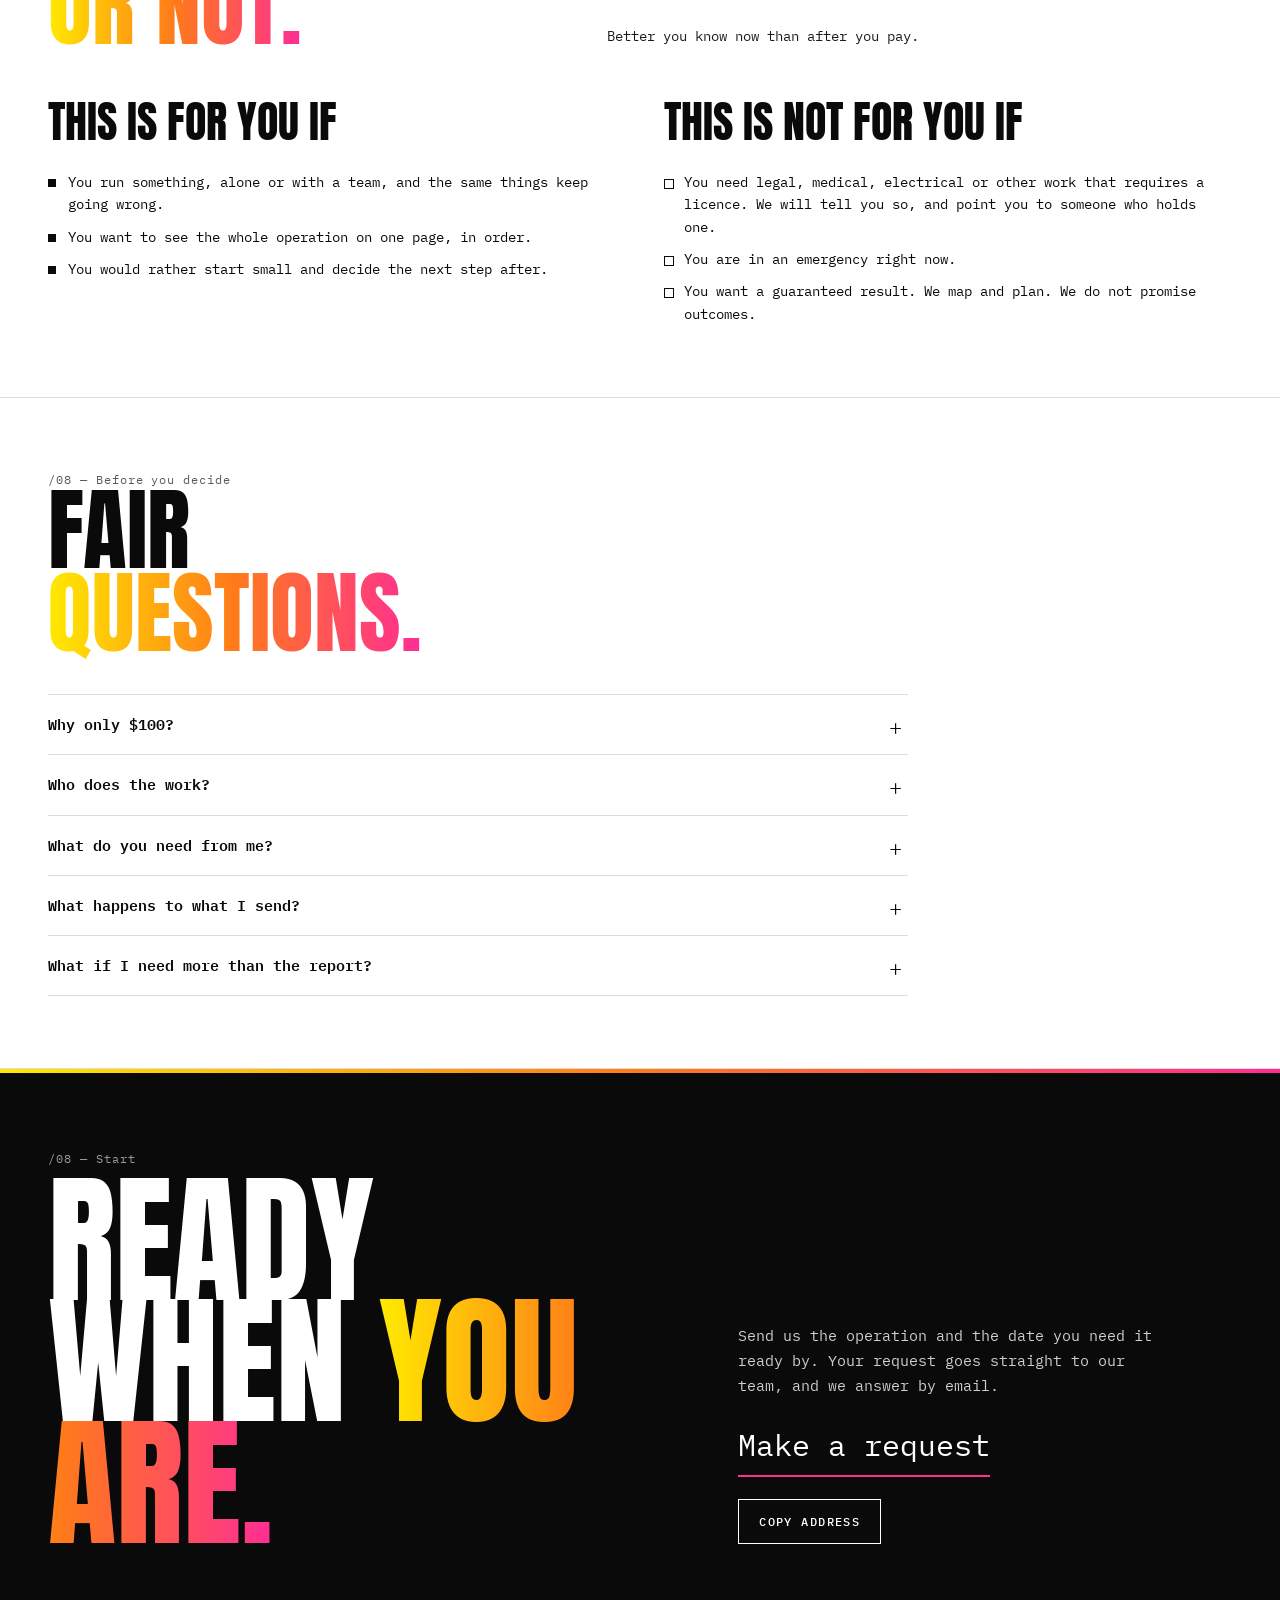
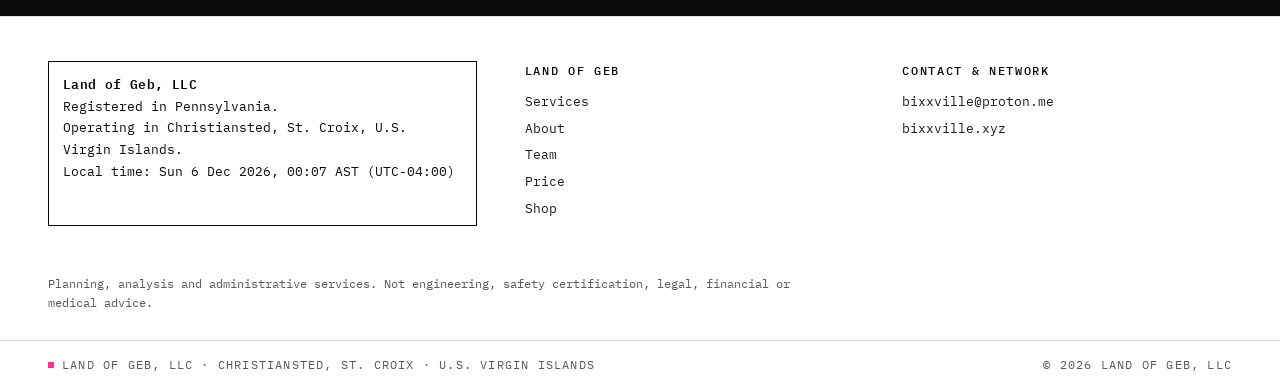
==== commit 2017157d: "Land of Geb: drop 'we are new' lines; add 'Bixxville powers the network' section; Work with us path " ====
--- a/index.html
+++ b/index.html
@@ -287,7 +287,7 @@
         <a class="btn solid" href="#guide">Find where yours breaks <svg class="arrow" viewBox="0 0 12 12" fill="none" stroke="currentColor" stroke-width="1.4"><path d="M6 1v10M1 6l5 5 5-5"/></svg></a>
         <a class="btn ghost" href="request.html?service=readiness-decomposition&src=home-hero">Or go straight to the request <svg class="arrow" viewBox="0 0 12 12" fill="none" stroke="currentColor" stroke-width="1.4"><path d="M2 10 10 2M4 2h6v6"/></svg></a>
       </div>
-      <p class="fine-line rv">We are a new company and claim no track record. That is why the first step is small, fixed and low-risk.</p>
+      <p class="fine-line rv">Every job runs on our own custom Web3 system: broken into checkpoints, put in order, and verified before anyone is paid. One of a kind, and built to work in any industry.</p>
     </div>
     <div class="hero-art" aria-hidden="true">
       <canvas id="art"></canvas>
@@ -301,7 +301,7 @@
   <section class="step" id="seven">
     <div class="step-head">
       <div><div class="idx rv">/02 — What we do</div><h2 class="rv">One job.<br><span class="neon-text">Seven parts.</span></h2></div>
-      <p class="rv">Land of Geb does one job: it keeps an operation from breaking when too much lands on it at once. We do that job in seven parts, and the seven parts are our services. Start with the first. Every other part builds on it.</p>
+      <p class="rv">Land of Geb does one job: it keeps an operation from breaking when too much lands on it at once. We do that job in seven parts, and the seven parts are our services. Every part runs on our own custom Web3 system, one of a kind and built to work in any industry. <a href="about.html#powers" style="text-decoration:underline">See what powers it.</a> Start with the first. Every other part builds on it.</p>
     </div>
     <ol class="seven rv">
       <li><a href="services.html#readiness-decomposition"><span class="n">01</span><b>Readiness Decomposition</b><small>Where will we break first?</small></a></li>
@@ -397,7 +397,7 @@
       <p class="rv"></p>
     </div>
     <div class="faq rv">
-      <details><summary>Why only $100?</summary><p>It is a first step, priced so you can try us without risk. We are a new company, and we would rather earn the next step with a report you can use.</p></details>
+      <details><summary>Why only $100?</summary><p>It is a first step, priced so you can try us without risk. We would rather earn the next step with a report you can use.</p></details>
       <details><summary>Who does the work?</summary><p>A trusted member of our labor and skilled network, matched to what your operation needs. The <a href="team.html">Team page</a> says how the network works and what we are qualified in.</p></details>
       <details><summary>What do you need from me?</summary><p>A short request now, then a conversation about how your operation runs, and the people who run it.</p></details>
       <details><summary>What happens to what I send?</summary><p>It goes to our team and we answer by email. The <a href="privacy.html">privacy page</a> says exactly how requests are handled.</p></details>
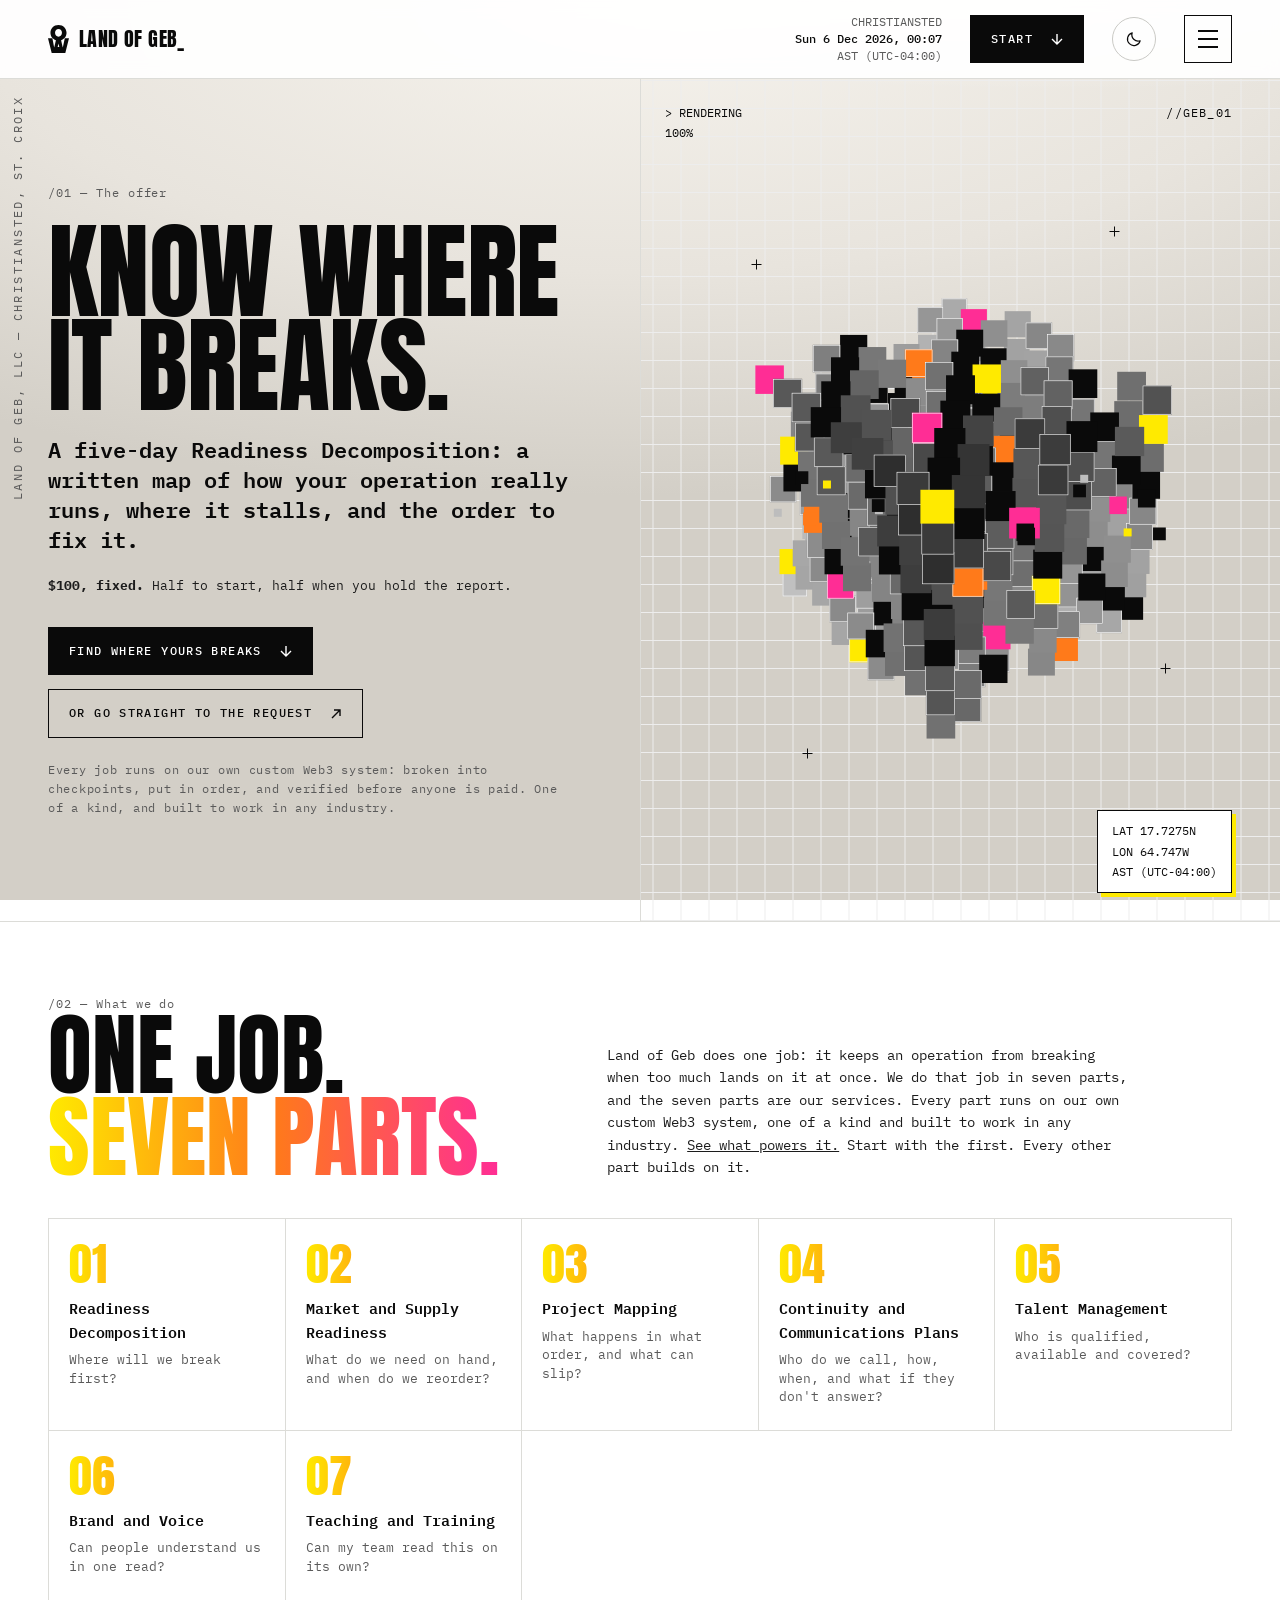
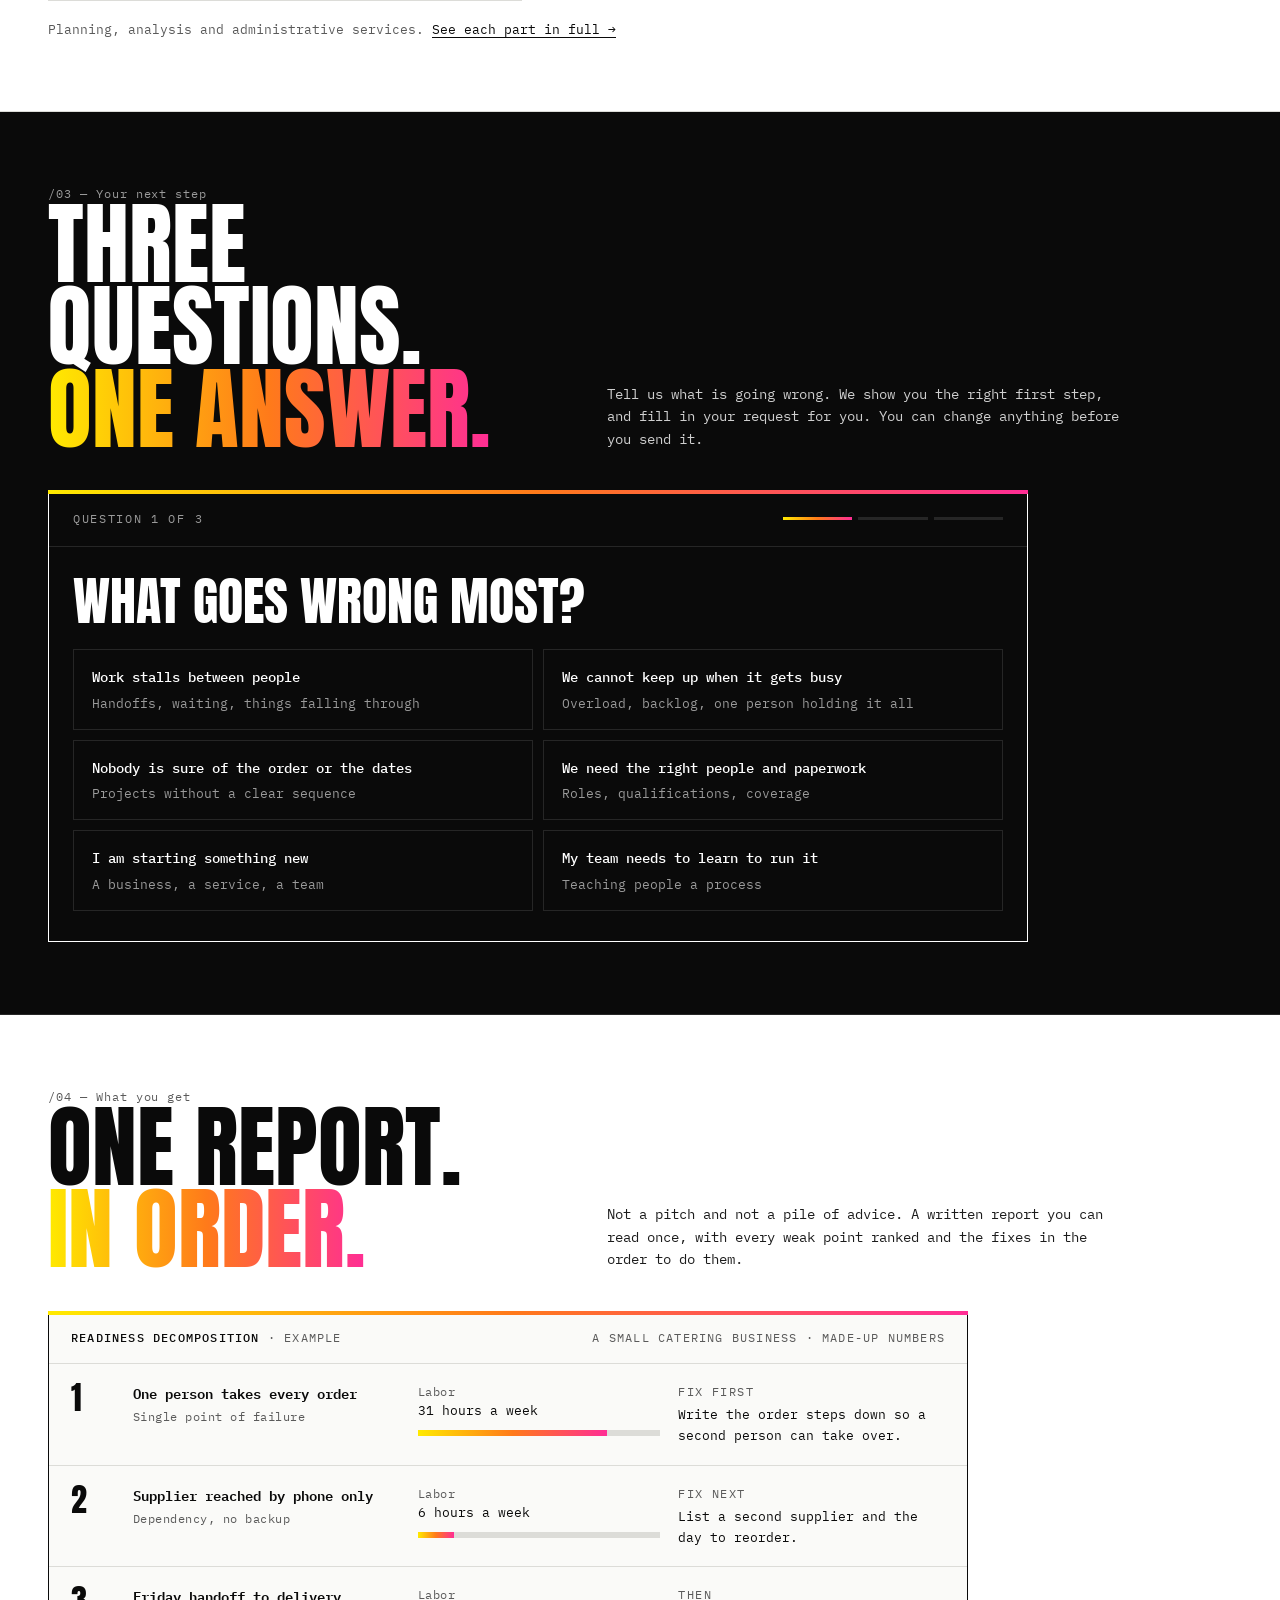
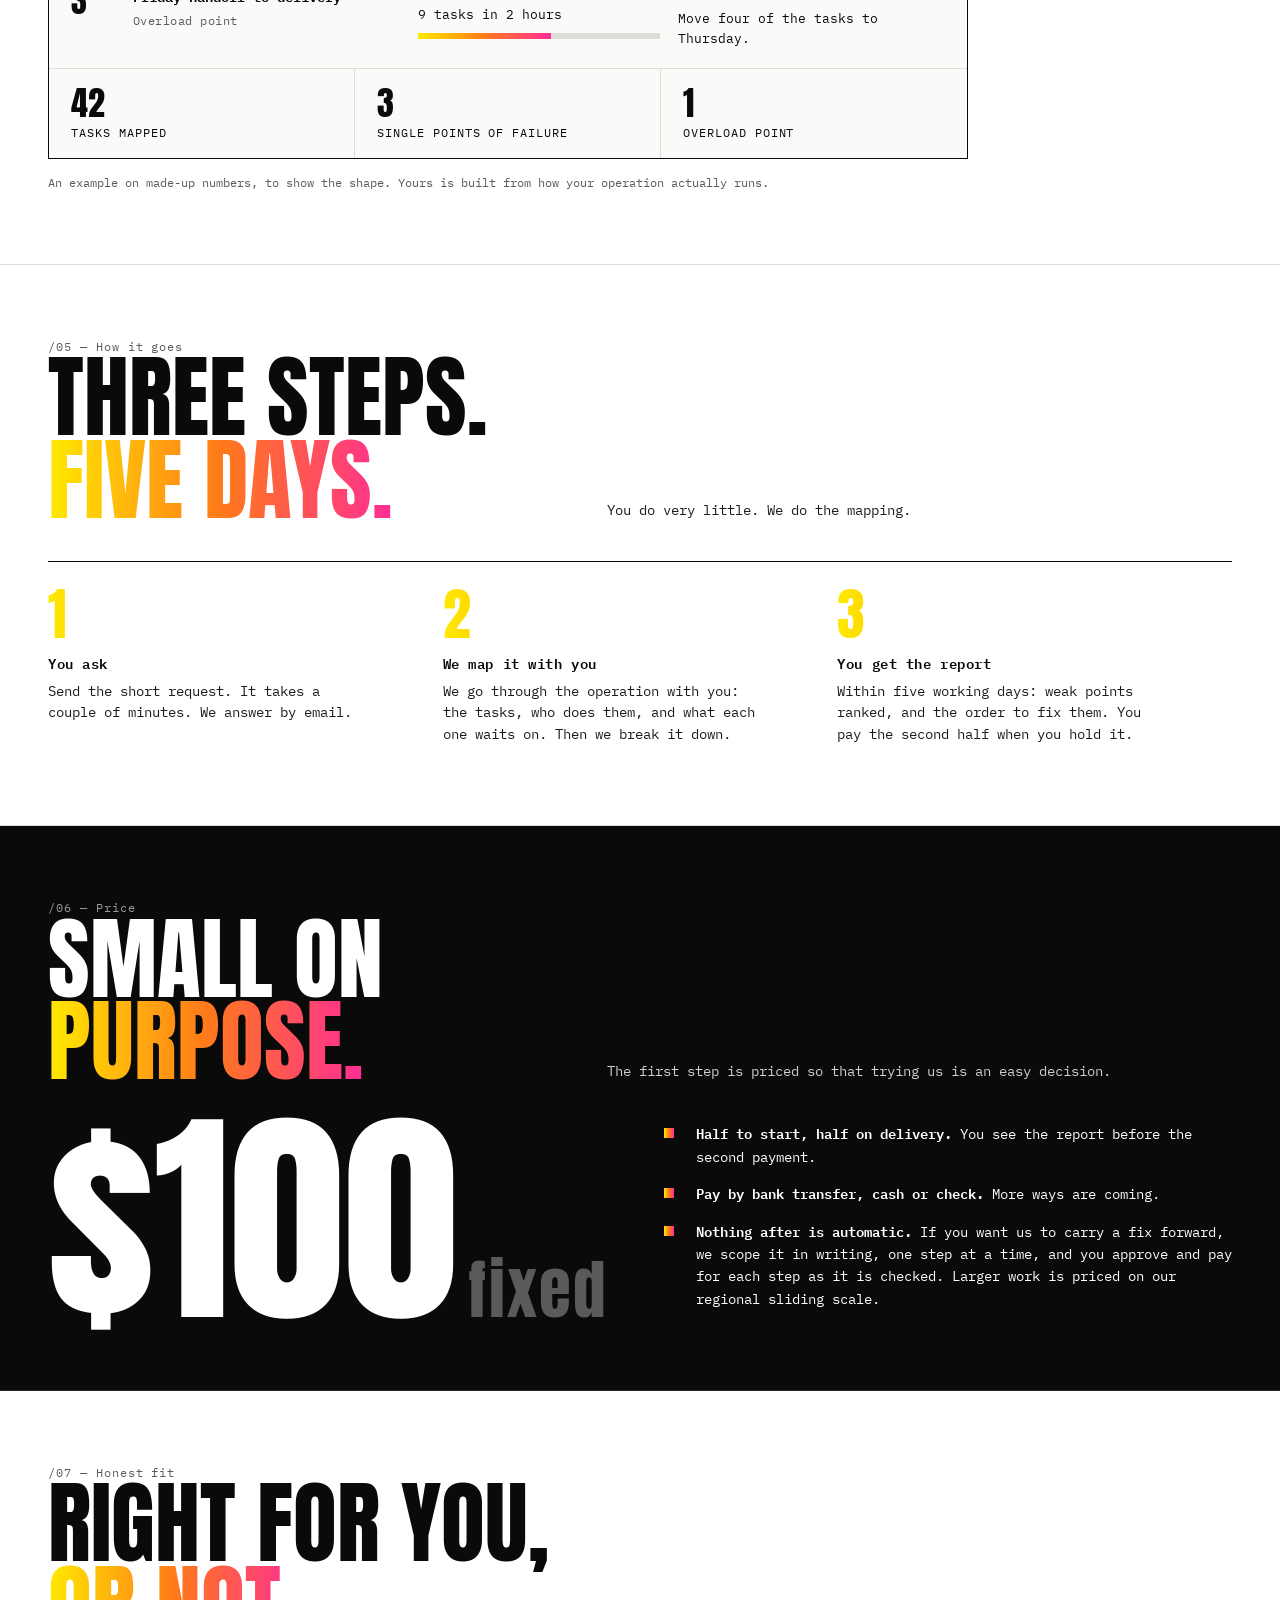
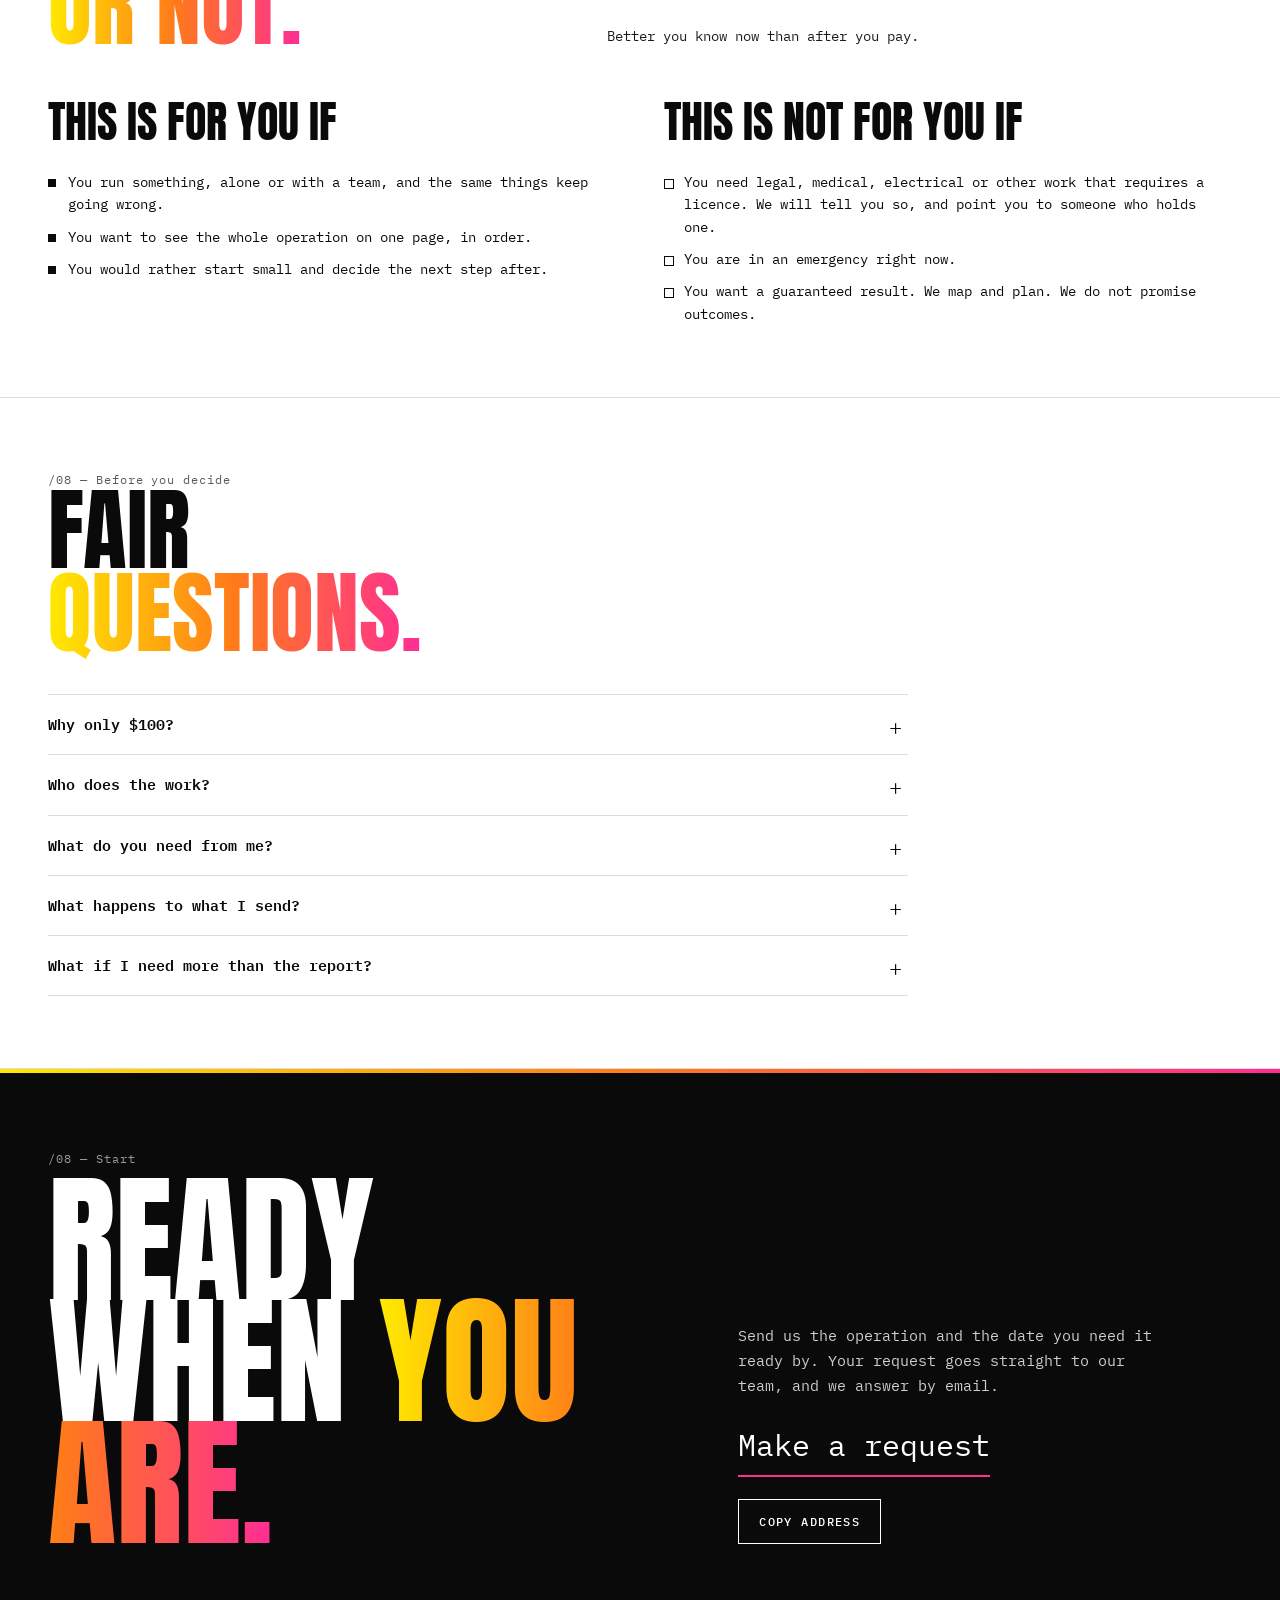
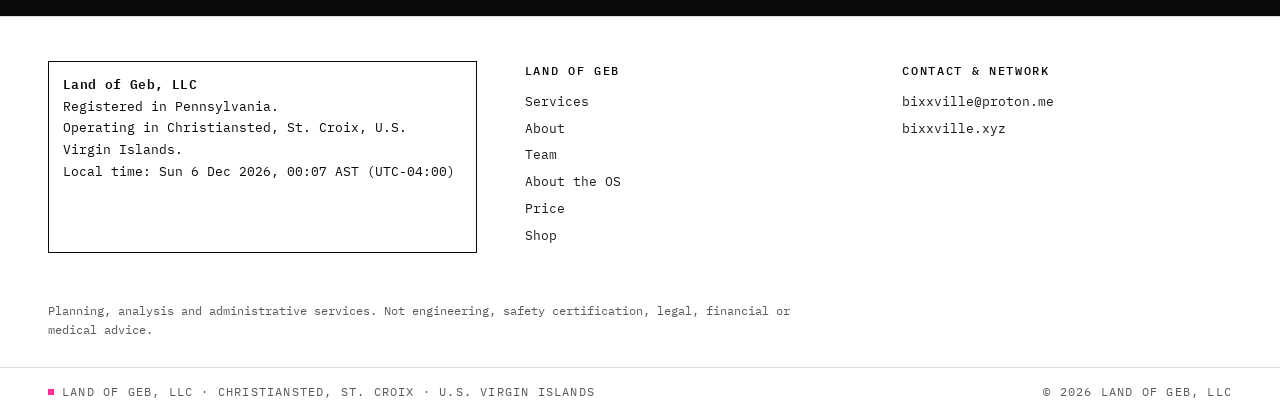
==== commit 0bedb94a: "About the OS page, footer link, Land of Geb mark in the header, request form sends 'network' Co-Auth" ====
--- a/index.html
+++ b/index.html
@@ -56,7 +56,7 @@
   border-bottom:1px solid var(--line)}
 .bar::after{content:'';position:absolute;left:0;bottom:-1px;height:2px;width:var(--progress,0%);background:var(--neon)}
 .mark{font-family:var(--display);font-size:20px;letter-spacing:.02em;display:flex;align-items:center;gap:10px;white-space:nowrap}
-.mark-glyph{width:14px;height:14px;background:var(--ink);display:inline-block;clip-path:polygon(0 0,100% 0,100% 100%,50% 100%,50% 50%,0 50%)}
+.mark-glyph{width:21px;height:28px;background:currentColor;display:inline-block;flex:none;-webkit-mask:url(img/land-of-geb-mark.svg) center/contain no-repeat;mask:url(img/land-of-geb-mark.svg) center/contain no-repeat}
 .nav{display:flex;gap:22px;font-size:11.5px;letter-spacing:.12em;text-transform:uppercase}
 .nav a{position:relative;padding:4px 0}
 .nav a + a::before{content:'/';position:absolute;left:-14px;color:var(--grey)}
@@ -433,6 +433,7 @@
     <a href="services.html">Services</a>
     <a href="about.html">About</a>
     <a href="team.html">Team</a>
+    <a href="os.html">About the OS</a>
     <a href="#pricing">Price</a>
     <a href="shop.html">Shop</a>
   </div>
